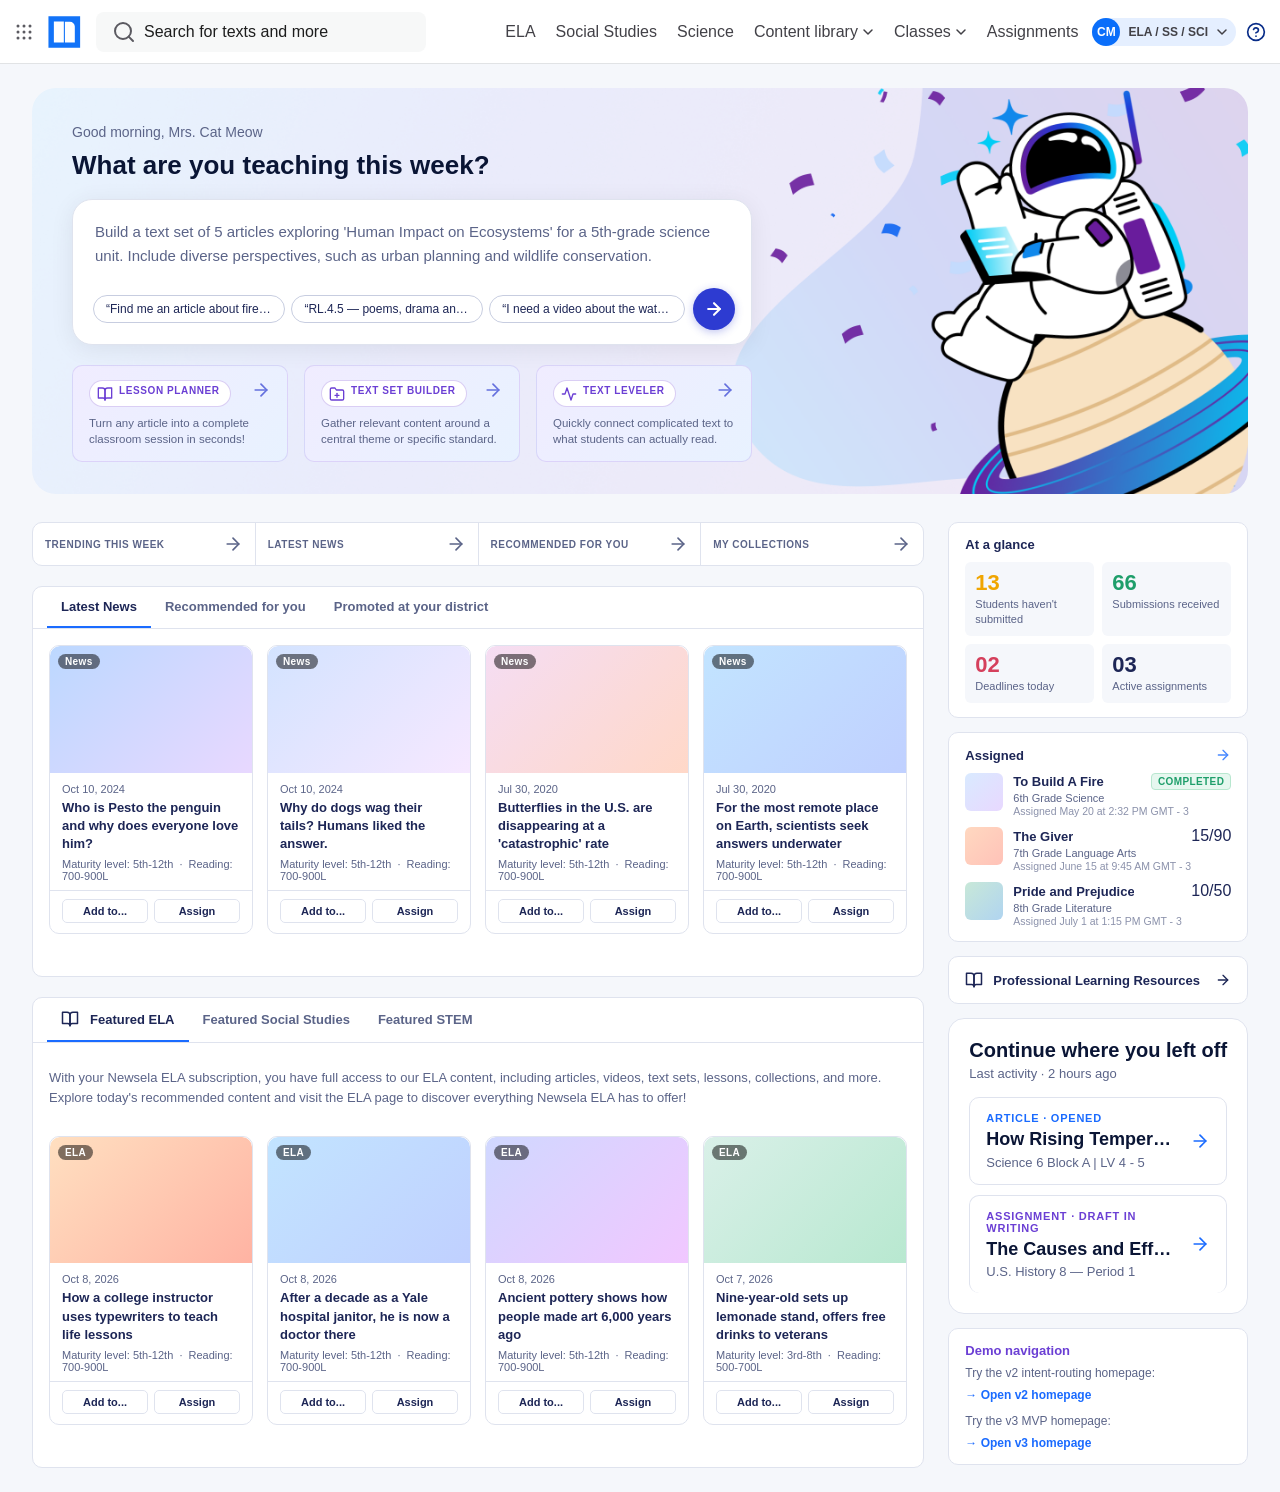
==== index.html @ 781d50d1 "Initial commit: Luna POC Beta prototype Full prototype for the Luna AI assistant experience — homepa" ====
<!doctype html>
<html lang="en">
<head>
  <meta charset="utf-8">
  <meta name="viewport" content="width=device-width, initial-scale=1">
  <title>Newsela · Home</title>
  <link rel="stylesheet" href="assets/angelou/colors.css">
  <link rel="stylesheet" href="assets/angelou/typography.css">
  <link rel="stylesheet" href="assets/angelou/grid.css">
  <link rel="stylesheet" href="assets/styles.css">
</head>
<body>

<nav class="topnav">
  <div class="nav-left">
    <button class="topnav-waffle" aria-label="Menu">
      <svg width="18" height="18" viewBox="0 0 18 18" fill="none" xmlns="http://www.w3.org/2000/svg">
        <circle cx="3" cy="3" r="1.5" fill="currentColor"/>
        <circle cx="9" cy="3" r="1.5" fill="currentColor"/>
        <circle cx="15" cy="3" r="1.5" fill="currentColor"/>
        <circle cx="3" cy="9" r="1.5" fill="currentColor"/>
        <circle cx="9" cy="9" r="1.5" fill="currentColor"/>
        <circle cx="15" cy="9" r="1.5" fill="currentColor"/>
        <circle cx="3" cy="15" r="1.5" fill="currentColor"/>
        <circle cx="9" cy="15" r="1.5" fill="currentColor"/>
        <circle cx="15" cy="15" r="1.5" fill="currentColor"/>
      </svg>
    </button>
    <a href="index.html" class="brand"><img src="assets/img/newsela-logo.svg" alt="Newsela" /></a>
  </div>
  <div class="topnav-search">
    <svg width="24" height="24" viewBox="0 0 24 24" fill="none" stroke="currentColor" stroke-width="2" stroke-linecap="round" stroke-linejoin="round"><circle cx="11" cy="11" r="8"/><line x1="21" y1="21" x2="16.65" y2="16.65"/></svg>
    <span>Search for texts and more</span>
  </div>
  <div class="nav-links">
    <a class="nav-link">ELA</a>
    <a class="nav-link">Social Studies</a>
    <a class="nav-link">Science</a>
    <a class="nav-link nav-link--caret">Content library <svg width="12" height="12" viewBox="0 0 12 12" fill="none"><path d="M2 4l4 4 4-4" stroke="currentColor" stroke-width="1.5" stroke-linecap="round" stroke-linejoin="round"/></svg></a>
    <a class="nav-link nav-link--caret">Classes <svg width="12" height="12" viewBox="0 0 12 12" fill="none"><path d="M2 4l4 4 4-4" stroke="currentColor" stroke-width="1.5" stroke-linecap="round" stroke-linejoin="round"/></svg></a>
    <a class="nav-link">Assignments</a>
  </div>
  <div class="nav-right">
    <div class="topnav-profile">
      <div class="topnav-avatar">CM</div>
      <span class="topnav-subjects">ELA / SS / SCI</span>
      <svg class="topnav-profile-chevron" viewBox="0 0 12 12" fill="none"><path d="M2 4l4 4 4-4" stroke="currentColor" stroke-width="1.5" stroke-linecap="round" stroke-linejoin="round"/></svg>
    </div>
    <button class="topnav-help" aria-label="Help">
      <svg width="20" height="20" viewBox="0 0 24 24" fill="none" stroke="currentColor" stroke-width="2" stroke-linecap="round" stroke-linejoin="round"><circle cx="12" cy="12" r="10"/><path d="M9.09 9a3 3 0 0 1 5.83 1c0 2-3 3-3 3"/><line x1="12" y1="17" x2="12.01" y2="17"/></svg>
    </button>
  </div>
</nav>

<div class="page-wrapper">

  <!-- ── Hero card ── -->
  <div class="hero-card">
    <div class="hero-deco">
      <img src="assets/img/astronaut.png" alt="" class="astronaut" />
    </div>
    <div class="hero-body">
      <div class="greeting">Good morning, Mrs. Cat Meow</div>
      <div class="hero-input-col">
        <h1>What are you teaching this week?</h1>
        <div class="luna-input">
          <textarea id="hero-input" placeholder="Build a text set of 5 articles exploring 'Human Impact on Ecosystems' for a 5th-grade science unit. Include diverse perspectives, such as urban planning and wildlife conservation."></textarea>
          <div class="input-footer">
            <div class="suggestion-chips">
              <button class="chip" data-chip-prompt="Find me an article about firefighters for my 2nd grade community helpers unit">&ldquo;Find me an article about firefighters...&rdquo;</button>
              <button class="chip" data-chip-prompt="RL.4.5 resources on poems, drama and prose for 4th grade ELA">&ldquo;RL.4.5 — poems, drama and prose...&rdquo;</button>
              <button class="chip" data-chip-prompt="I need a video about the water cycle for 3rd grade science">&ldquo;I need a video about the water cycle...&rdquo;</button>
            </div>
            <button class="luna-submit" id="hero-submit" aria-label="Send">
              <svg width="20" height="20" viewBox="0 0 24 24" fill="none" stroke="currentColor" stroke-width="2.5" stroke-linecap="round" stroke-linejoin="round"><line x1="5" y1="12" x2="19" y2="12"/><polyline points="12 5 19 12 12 19"/></svg>
            </button>
          </div>
        </div>
      </div>
    </div>

    <div class="capability-cards">
      <button class="capability-card" data-capability="lesson-planner">
        <div class="cap-top">
          <div class="cap-badge">
            <svg class="cap-icon" width="16" height="16" viewBox="0 0 24 24" fill="none" stroke="currentColor" stroke-width="2" stroke-linecap="round" stroke-linejoin="round"><path d="M2 3h6a4 4 0 0 1 4 4v14a3 3 0 0 0-3-3H2z"/><path d="M22 3h-6a4 4 0 0 0-4 4v14a3 3 0 0 1 3-3h7z"/></svg>
            <span class="cap-label">LESSON PLANNER</span>
          </div>
          <svg class="cap-arrow" width="20" height="20" viewBox="0 0 24 24" fill="none" stroke="currentColor" stroke-width="2" stroke-linecap="round" stroke-linejoin="round"><line x1="5" y1="12" x2="19" y2="12"/><polyline points="12 5 19 12 12 19"/></svg>
        </div>
        <div class="cap-desc">Turn any article into a complete classroom session in seconds!</div>
      </button>

      <button class="capability-card" data-capability="text-set">
        <div class="cap-top">
          <div class="cap-badge">
            <svg class="cap-icon" width="16" height="16" viewBox="0 0 24 24" fill="none" stroke="currentColor" stroke-width="2" stroke-linecap="round" stroke-linejoin="round"><path d="M22 19a2 2 0 0 1-2 2H4a2 2 0 0 1-2-2V5a2 2 0 0 1 2-2h5l2 3h9a2 2 0 0 1 2 2z"/><line x1="12" y1="11" x2="12" y2="17"/><line x1="9" y1="14" x2="15" y2="14"/></svg>
            <span class="cap-label">TEXT SET BUILDER</span>
          </div>
          <svg class="cap-arrow" width="20" height="20" viewBox="0 0 24 24" fill="none" stroke="currentColor" stroke-width="2" stroke-linecap="round" stroke-linejoin="round"><line x1="5" y1="12" x2="19" y2="12"/><polyline points="12 5 19 12 12 19"/></svg>
        </div>
        <div class="cap-desc">Gather relevant content around a central theme or specific standard.</div>
      </button>

      <button class="capability-card" data-capability="text-leveler">
        <div class="cap-top">
          <div class="cap-badge">
            <svg class="cap-icon" width="16" height="16" viewBox="0 0 24 24" fill="none" stroke="currentColor" stroke-width="2" stroke-linecap="round" stroke-linejoin="round"><polyline points="22 12 18 12 15 21 9 3 6 12 2 12"/></svg>
            <span class="cap-label">TEXT LEVELER</span>
          </div>
          <svg class="cap-arrow" width="20" height="20" viewBox="0 0 24 24" fill="none" stroke="currentColor" stroke-width="2" stroke-linecap="round" stroke-linejoin="round"><line x1="5" y1="12" x2="19" y2="12"/><polyline points="12 5 19 12 12 19"/></svg>
        </div>
        <div class="cap-desc">Quickly connect complicated text to what students can actually read.</div>
      </button>
    </div>
  </div>

  <!-- ── Page split ── -->
  <div class="page-split">

    <!-- Left column -->
    <div class="articles-col">

      <!-- Secondary navigation pills -->
      <div class="secondary-tabs">
        <div class="sec-tab"><span>TRENDING THIS WEEK</span><svg width="20" height="20" viewBox="0 0 24 24" fill="none" stroke="currentColor" stroke-width="2" stroke-linecap="round" stroke-linejoin="round"><line x1="5" y1="12" x2="19" y2="12"/><polyline points="12 5 19 12 12 19"/></svg></div>
        <div class="sec-tab"><span>LATEST NEWS</span><svg width="20" height="20" viewBox="0 0 24 24" fill="none" stroke="currentColor" stroke-width="2" stroke-linecap="round" stroke-linejoin="round"><line x1="5" y1="12" x2="19" y2="12"/><polyline points="12 5 19 12 12 19"/></svg></div>
        <div class="sec-tab"><span>RECOMMENDED FOR YOU</span><svg width="20" height="20" viewBox="0 0 24 24" fill="none" stroke="currentColor" stroke-width="2" stroke-linecap="round" stroke-linejoin="round"><line x1="5" y1="12" x2="19" y2="12"/><polyline points="12 5 19 12 12 19"/></svg></div>
        <div class="sec-tab"><span>MY COLLECTIONS</span><svg width="20" height="20" viewBox="0 0 24 24" fill="none" stroke="currentColor" stroke-width="2" stroke-linecap="round" stroke-linejoin="round"><line x1="5" y1="12" x2="19" y2="12"/><polyline points="12 5 19 12 12 19"/></svg></div>
      </div>

      <!-- Latest News content card -->
      <div class="content-card">
        <div class="c-tabs-row">
          <button class="c-tab active">Latest News</button>
          <button class="c-tab">Recommended for you</button>
          <button class="c-tab">Promoted at your district</button>
        </div>
        <div class="article-grid">
          <div class="article-card">
            <div class="thumb">
              <div class="thumb-img" style="background-image:linear-gradient(135deg,#bcd8ff,#e8d8ff);"></div>
              <span class="category-chip">News</span>
              <button class="bookmark-btn" aria-label="Bookmark">
                <svg width="14" height="14" viewBox="0 0 24 24" fill="none" stroke="currentColor" stroke-width="2" stroke-linecap="round" stroke-linejoin="round"><path d="M19 21l-7-5-7 5V5a2 2 0 0 1 2-2h10a2 2 0 0 1 2 2z"/></svg>
              </button>
            </div>
            <div class="card-body">
              <div class="card-date">Oct 10, 2024</div>
              <h3 class="card-title">Who is Pesto the penguin and why does everyone love him?</h3>
              <div class="card-reading">Maturity level: 5th-12th &nbsp;·&nbsp; Reading: 700-900L</div>
            </div>
            <div class="card-cta">
              <button class="cta-btn">Add to...</button>
              <button class="cta-btn">Assign</button>
            </div>
          </div>

          <div class="article-card">
            <div class="thumb">
              <div class="thumb-img" style="background-image:linear-gradient(135deg,#d3e3ff,#f6e8ff);"></div>
              <span class="category-chip">News</span>
              <button class="bookmark-btn" aria-label="Bookmark">
                <svg width="14" height="14" viewBox="0 0 24 24" fill="none" stroke="currentColor" stroke-width="2" stroke-linecap="round" stroke-linejoin="round"><path d="M19 21l-7-5-7 5V5a2 2 0 0 1 2-2h10a2 2 0 0 1 2 2z"/></svg>
              </button>
            </div>
            <div class="card-body">
              <div class="card-date">Oct 10, 2024</div>
              <h3 class="card-title">Why do dogs wag their tails? Humans liked the answer.</h3>
              <div class="card-reading">Maturity level: 5th-12th &nbsp;·&nbsp; Reading: 700-900L</div>
            </div>
            <div class="card-cta">
              <button class="cta-btn">Add to...</button>
              <button class="cta-btn">Assign</button>
            </div>
          </div>

          <div class="article-card">
            <div class="thumb">
              <div class="thumb-img" style="background-image:linear-gradient(135deg,#f5ddf3,#ffd8c8);"></div>
              <span class="category-chip">News</span>
              <button class="bookmark-btn" aria-label="Bookmark">
                <svg width="14" height="14" viewBox="0 0 24 24" fill="none" stroke="currentColor" stroke-width="2" stroke-linecap="round" stroke-linejoin="round"><path d="M19 21l-7-5-7 5V5a2 2 0 0 1 2-2h10a2 2 0 0 1 2 2z"/></svg>
              </button>
            </div>
            <div class="card-body">
              <div class="card-date">Jul 30, 2020</div>
              <h3 class="card-title">Butterflies in the U.S. are disappearing at a 'catastrophic' rate</h3>
              <div class="card-reading">Maturity level: 5th-12th &nbsp;·&nbsp; Reading: 700-900L</div>
            </div>
            <div class="card-cta">
              <button class="cta-btn">Add to...</button>
              <button class="cta-btn">Assign</button>
            </div>
          </div>

          <div class="article-card">
            <div class="thumb">
              <div class="thumb-img" style="background-image:linear-gradient(135deg,#c2e4ff,#c0d0ff);"></div>
              <span class="category-chip">News</span>
              <button class="bookmark-btn" aria-label="Bookmark">
                <svg width="14" height="14" viewBox="0 0 24 24" fill="none" stroke="currentColor" stroke-width="2" stroke-linecap="round" stroke-linejoin="round"><path d="M19 21l-7-5-7 5V5a2 2 0 0 1 2-2h10a2 2 0 0 1 2 2z"/></svg>
              </button>
            </div>
            <div class="card-body">
              <div class="card-date">Jul 30, 2020</div>
              <h3 class="card-title">For the most remote place on Earth, scientists seek answers underwater</h3>
              <div class="card-reading">Maturity level: 5th-12th &nbsp;·&nbsp; Reading: 700-900L</div>
            </div>
            <div class="card-cta">
              <button class="cta-btn">Add to...</button>
              <button class="cta-btn">Assign</button>
            </div>
          </div>
        </div>
      </div>

      <!-- Featured content card -->
      <div class="content-card">
        <div class="c-tabs-row">
          <button class="c-tab active">
            <svg width="18" height="18" viewBox="0 0 24 24" fill="none" stroke="currentColor" stroke-width="2" stroke-linecap="round" stroke-linejoin="round" style="display:inline;vertical-align:middle;margin-right:6px"><path d="M2 3h6a4 4 0 0 1 4 4v14a3 3 0 0 0-3-3H2z"/><path d="M22 3h-6a4 4 0 0 0-4 4v14a3 3 0 0 1 3-3h7z"/></svg>Featured ELA
          </button>
          <button class="c-tab">Featured Social Studies</button>
          <button class="c-tab">Featured STEM</button>
        </div>
        <p class="featured-desc">With your Newsela ELA subscription, you have full access to our ELA content, including articles, videos, text sets, lessons, collections, and more. Explore today's recommended content and visit the ELA page to discover everything Newsela ELA has to offer!</p>
        <div class="article-grid">
          <div class="article-card">
            <div class="thumb">
              <div class="thumb-img" style="background-image:linear-gradient(135deg,#ffdfc0,#ffb3a3);"></div>
              <span class="category-chip">ELA</span>
              <button class="bookmark-btn" aria-label="Bookmark">
                <svg width="14" height="14" viewBox="0 0 24 24" fill="none" stroke="currentColor" stroke-width="2" stroke-linecap="round" stroke-linejoin="round"><path d="M19 21l-7-5-7 5V5a2 2 0 0 1 2-2h10a2 2 0 0 1 2 2z"/></svg>
              </button>
            </div>
            <div class="card-body">
              <div class="card-date">Oct 8, 2026</div>
              <h3 class="card-title">How a college instructor uses typewriters to teach life lessons</h3>
              <div class="card-reading">Maturity level: 5th-12th &nbsp;·&nbsp; Reading: 700-900L</div>
            </div>
            <div class="card-cta">
              <button class="cta-btn">Add to...</button>
              <button class="cta-btn">Assign</button>
            </div>
          </div>

          <div class="article-card">
            <div class="thumb">
              <div class="thumb-img" style="background-image:linear-gradient(135deg,#c2e4ff,#c0d0ff);"></div>
              <span class="category-chip">ELA</span>
              <button class="bookmark-btn" aria-label="Bookmark">
                <svg width="14" height="14" viewBox="0 0 24 24" fill="none" stroke="currentColor" stroke-width="2" stroke-linecap="round" stroke-linejoin="round"><path d="M19 21l-7-5-7 5V5a2 2 0 0 1 2-2h10a2 2 0 0 1 2 2z"/></svg>
              </button>
            </div>
            <div class="card-body">
              <div class="card-date">Oct 8, 2026</div>
              <h3 class="card-title">After a decade as a Yale hospital janitor, he is now a doctor there</h3>
              <div class="card-reading">Maturity level: 5th-12th &nbsp;·&nbsp; Reading: 700-900L</div>
            </div>
            <div class="card-cta">
              <button class="cta-btn">Add to...</button>
              <button class="cta-btn">Assign</button>
            </div>
          </div>

          <div class="article-card">
            <div class="thumb">
              <div class="thumb-img" style="background-image:linear-gradient(135deg,#d0d8ff,#f1c7ff);"></div>
              <span class="category-chip">ELA</span>
              <button class="bookmark-btn" aria-label="Bookmark">
                <svg width="14" height="14" viewBox="0 0 24 24" fill="none" stroke="currentColor" stroke-width="2" stroke-linecap="round" stroke-linejoin="round"><path d="M19 21l-7-5-7 5V5a2 2 0 0 1 2-2h10a2 2 0 0 1 2 2z"/></svg>
              </button>
            </div>
            <div class="card-body">
              <div class="card-date">Oct 8, 2026</div>
              <h3 class="card-title">Ancient pottery shows how people made art 6,000 years ago</h3>
              <div class="card-reading">Maturity level: 5th-12th &nbsp;·&nbsp; Reading: 700-900L</div>
            </div>
            <div class="card-cta">
              <button class="cta-btn">Add to...</button>
              <button class="cta-btn">Assign</button>
            </div>
          </div>

          <div class="article-card">
            <div class="thumb">
              <div class="thumb-img" style="background-image:linear-gradient(135deg,#d9f0e8,#b8e8d0);"></div>
              <span class="category-chip">ELA</span>
              <button class="bookmark-btn" aria-label="Bookmark">
                <svg width="14" height="14" viewBox="0 0 24 24" fill="none" stroke="currentColor" stroke-width="2" stroke-linecap="round" stroke-linejoin="round"><path d="M19 21l-7-5-7 5V5a2 2 0 0 1 2-2h10a2 2 0 0 1 2 2z"/></svg>
              </button>
            </div>
            <div class="card-body">
              <div class="card-date">Oct 7, 2026</div>
              <h3 class="card-title">Nine-year-old sets up lemonade stand, offers free drinks to veterans</h3>
              <div class="card-reading">Maturity level: 3rd-8th &nbsp;·&nbsp; Reading: 500-700L</div>
            </div>
            <div class="card-cta">
              <button class="cta-btn">Add to...</button>
              <button class="cta-btn">Assign</button>
            </div>
          </div>
        </div>
      </div>

    </div><!-- /articles-col -->

    <!-- Right sidebar -->
    <aside class="sidebar">

      <!-- At a glance -->
      <div class="sidebar-card">
        <div class="sc-header">
          <h3 class="sc-title">At a glance</h3>
        </div>
        <div class="stats-grid">
          <div class="stat-box">
            <span class="stat-num warn">13</span>
            <span class="stat-label">Students haven't submitted</span>
          </div>
          <div class="stat-box">
            <span class="stat-num ok">66</span>
            <span class="stat-label">Submissions received</span>
          </div>
          <div class="stat-box">
            <span class="stat-num danger">02</span>
            <span class="stat-label">Deadlines today</span>
          </div>
          <div class="stat-box">
            <span class="stat-num">03</span>
            <span class="stat-label">Active assignments</span>
          </div>
        </div>
      </div>

      <!-- Assigned -->
      <div class="sidebar-card">
        <div class="sc-header">
          <h3 class="sc-title">Assigned</h3>
          <a class="sc-more" href="#">
            <svg width="16" height="16" viewBox="0 0 24 24" fill="none" stroke="currentColor" stroke-width="2" stroke-linecap="round" stroke-linejoin="round"><line x1="5" y1="12" x2="19" y2="12"/><polyline points="12 5 19 12 12 19"/></svg>
          </a>
        </div>
        <div class="assigned-list">
          <div class="assigned-item">
            <div class="ai-thumb" style="background:linear-gradient(135deg,#d9eaff,#e8d8ff);"></div>
            <div class="ai-body">
              <div class="ai-title-row">
                <span class="ai-title">To Build A Fire</span>
                <span class="completed-chip">COMPLETED</span>
              </div>
              <div class="ai-meta">6th Grade Science</div>
              <div class="ai-date">Assigned May 20 at 2:32 PM GMT - 3</div>
            </div>
          </div>
          <div class="assigned-item">
            <div class="ai-thumb" style="background:linear-gradient(135deg,#ffd8c0,#ffc2b8);"></div>
            <div class="ai-body">
              <div class="ai-title-row">
                <span class="ai-title">The Giver</span>
                <span class="grade-chip">15/90</span>
              </div>
              <div class="ai-meta">7th Grade Language Arts</div>
              <div class="ai-date">Assigned June 15 at 9:45 AM GMT - 3</div>
            </div>
          </div>
          <div class="assigned-item">
            <div class="ai-thumb" style="background:linear-gradient(135deg,#c8e8d8,#b0d4f0);"></div>
            <div class="ai-body">
              <div class="ai-title-row">
                <span class="ai-title">Pride and Prejudice</span>
                <span class="grade-chip">10/50</span>
              </div>
              <div class="ai-meta">8th Grade Literature</div>
              <div class="ai-date">Assigned July 1 at 1:15 PM GMT - 3</div>
            </div>
          </div>
        </div>
      </div>

      <!-- Professional Learning Resources -->
      <a class="sidebar-card plr-link" href="#">
        <svg width="18" height="18" viewBox="0 0 24 24" fill="none" stroke="currentColor" stroke-width="2" stroke-linecap="round" stroke-linejoin="round"><path d="M2 3h6a4 4 0 0 1 4 4v14a3 3 0 0 0-3-3H2z"/><path d="M22 3h-6a4 4 0 0 0-4 4v14a3 3 0 0 1 3-3h7z"/></svg>
        <span>Professional Learning Resources</span>
        <svg class="plr-arrow" width="16" height="16" viewBox="0 0 24 24" fill="none" stroke="currentColor" stroke-width="2" stroke-linecap="round" stroke-linejoin="round"><line x1="5" y1="12" x2="19" y2="12"/><polyline points="12 5 19 12 12 19"/></svg>
      </a>

      <!-- Continue where you left off -->
      <div class="sidebar-card continue-card">
        <h3 class="sc-title">Continue where you left off</h3>
        <div class="last-activity">Last activity · 2 hours ago</div>
        <div class="continue-list">
          <a class="continue-item article-item" href="#">
            <div class="ci-content">
              <div class="ci-eyebrow">ARTICLE · OPENED</div>
              <div class="ci-title">How Rising Temperatures are Affecting Crop Yields</div>
              <div class="ci-meta">Science 6 Block A | LV 4 - 5</div>
            </div>
            <svg class="ci-arrow" width="20" height="20" viewBox="0 0 24 24" fill="none" stroke="currentColor" stroke-width="2" stroke-linecap="round" stroke-linejoin="round"><line x1="5" y1="12" x2="19" y2="12"/><polyline points="12 5 19 12 12 19"/></svg>
          </a>
          <a class="continue-item assignment-item" href="#">
            <div class="ci-content">
              <div class="ci-eyebrow">ASSIGNMENT · DRAFT IN WRITING</div>
              <div class="ci-title">The Causes and Effects of Climate Change</div>
              <div class="ci-meta">U.S. History 8 — Period 1</div>
            </div>
            <svg class="ci-arrow" width="20" height="20" viewBox="0 0 24 24" fill="none" stroke="currentColor" stroke-width="2" stroke-linecap="round" stroke-linejoin="round"><line x1="5" y1="12" x2="19" y2="12"/><polyline points="12 5 19 12 12 19"/></svg>
          </a>
        </div>
      </div>

      <div class="sidebar-card" style="font-size:12px; color:var(--nw-text-muted);">
        <h3 style="color:var(--nw-purple); margin:0 0 8px; font-size:13px;">Demo navigation</h3>
        <p style="margin:0 0 8px;">Try the v2 intent-routing homepage:</p>
        <a href="v2.html" style="color:var(--nw-blue); font-weight:600;">→ Open v2 homepage</a>
        <p style="margin:12px 0 8px;">Try the v3 MVP homepage:</p>
        <a href="v3.html" style="color:var(--nw-blue); font-weight:600;">→ Open v3 homepage</a>
      </div>

    </aside>
  </div><!-- /page-split -->

</div><!-- /page-wrapper -->

<script src="assets/app.js"></script>
<script>initHomepageV4();</script>
</body>
</html>
---- assets/styles.css ----
/* ============================================================
   Newsela Luna POC — shared styles
   Clickable wireframe fidelity; Newsela-inspired palette
   ============================================================ */

:root {
  /* Core palette — Newsela-inspired */
  --nw-blue: #1a6bff;
  --nw-blue-600: #0f54d6;
  --nw-blue-700: #0b42a8;
  --nw-indigo: #2d3bd1;
  --nw-purple: #6b3fd4;
  --nw-purple-600: #5a2db8;
  --nw-lavender: #e8e6ff;
  --nw-lavender-2: #f2f0ff;
  --nw-lavender-3: #faf9ff;
  --nw-sky: #e1efff;
  --nw-ink: #0a1535;
  --nw-text: #1d2656;
  --nw-text-muted: #5b6488;
  --nw-border: #dfe3ee;
  --nw-border-strong: #c7cde0;
  --nw-bg: #f5f7fb;
  --nw-surface: #ffffff;
  --nw-green: #1e9e6a;
  --nw-red: #d5405c;
  --nw-yellow: #f0a500;

  --nw-gradient: linear-gradient(135deg, #f2f0ff 0%, #e1efff 50%, #f8f3ff 100%);
  --nw-gradient-hero: linear-gradient(135deg, #eae6ff 0%, #d9eaff 50%, #e8d8ff 100%);

  --radius-sm: 6px;
  --radius-md: 10px;
  --radius-lg: 16px;
  --radius-xl: 24px;

  --shadow-sm: 0 1px 2px rgba(13, 21, 53, 0.06);
  --shadow-md: 0 4px 12px rgba(13, 21, 53, 0.08);
  --shadow-lg: 0 10px 30px rgba(13, 21, 53, 0.12);

  --font-sans: -apple-system, BlinkMacSystemFont, "Segoe UI", Roboto, "Helvetica Neue", Arial, sans-serif;

  /* Angelou DS 2.0 — Luna AI tokens (source: angelou-ds-reference.html) */
  --ai-gradient: linear-gradient(102deg, #00CDF6 0%, #1088EB 25%, #1F3CD7 50%, #691C9C 100%);
  --ai-gradient-btn: linear-gradient(-60.86deg, #691C9C 4.6%, #1F3CD7 66.6%, #1088EB 100%);
  --ai-gradient-tag: linear-gradient(-38.73deg, #691C9C 4.6%, #1F3CD7 66.6%, #1088EB 100%);
  --ai-bubble-bg: linear-gradient(90deg, rgba(255,255,255,0.9), rgba(255,255,255,0.9)), linear-gradient(139.33deg, #00CDF6 0%, #1088EB 25%, #1F3CD7 50%, #691C9C 100%);
  --ai-purple: #691C9C;
  --ai-purple-500: #8B1EA4;
  --human-bubble-bg: #CCE1FF;
  --human-bubble-border: #3688FD;

  /* Angelou DS 2.0 — type scale tokens */
  --font-size-12: 12px;
  --font-size-14: 14px;
  --font-weight-bold: 700;
  --line-height-snug: 1.3;
  --line-height-normal: 1.5;

  /* Angelou DS 2.0 — blue scale */
  --ui-core-700: #082C88;
  --ui-core-50: #E5EFFF;
  --nw-border-subtle: rgba(223, 227, 238, 0.55);
}

* { box-sizing: border-box; }
html, body {
  margin: 0; padding: 0;
  font-family: var(--font-sans);
  color: var(--nw-text);
  background: var(--nw-bg);
  -webkit-font-smoothing: antialiased;
}
/* Luna page: lock to viewport height so only chat-stream scrolls */
html:has(body.luna-page) {
  background: linear-gradient(-76.84deg, #f0e8f5 4.6%, #e9ebfb 66.6%, #e7f3fd 100%) fixed;
  height: 100%;
  overflow: hidden;
}
body.luna-page {
  background: transparent;
  height: 100%;
  overflow: hidden;
}
a { color: inherit; text-decoration: none; }
button { font-family: inherit; cursor: pointer; }
img { max-width: 100%; display: block; }

/* ---------- Top navigation (shared) ---------- */
/* Legacy topnav rules — overridden by "Topnav — Figma spec" block below */
.topnav .brand::before { content: none; }
.topnav .nav-links {
  display: flex; gap: 8px; margin-left: auto;
  align-items: center;
}
.topnav .nav-links a { color: #424147; font-size: 16px; font-weight: 400; }

/* ---------- Shared page frame ---------- */
.page { min-height: 100vh; }
.container { max-width: 1400px; margin: 0 auto; padding: 0 24px; }

/* ============================================================
   HOMEPAGE
   ============================================================ */

.hero {
  background: var(--nw-gradient-hero);
  padding: 36px 24px 64px;
  position: relative;
  overflow: hidden;
}
.hero-inner {
  max-width: 1400px; margin: 0 auto;
  position: relative; z-index: 2;
}
.hero .greeting {
  color: var(--nw-text);
  font-size: 14px;
  margin-bottom: 8px;
  opacity: 0.8;
}
.hero h1 {
  font-size: 34px; font-weight: 700;
  margin: 0 0 24px 0;
  color: var(--nw-ink);
  max-width: 760px;
  line-height: 1.15;
}
.hero .luna-input {
  max-width: 760px;
  background: rgba(255,255,255,0.8);
  backdrop-filter: blur(8px);
  border: 1.5px solid rgba(255,255,255,0.9);
  border-radius: var(--radius-lg);
  padding: 16px 18px;
  box-shadow: var(--shadow-md);
  display: flex; gap: 12px; align-items: flex-end;
}
.hero .luna-input textarea {
  flex: 1;
  border: none; outline: none;
  background: transparent;
  resize: none;
  font-family: inherit;
  font-size: 15px;
  color: var(--nw-text);
  min-height: 56px;
  line-height: 1.45;
}
.hero .luna-input textarea::placeholder {
  color: var(--nw-text-muted);
}
.hero .luna-submit {
  width: 42px; height: 42px;
  background: var(--nw-blue);
  color: white;
  border: none;
  border-radius: 50%;
  font-size: 18px;
  display: flex; align-items: center; justify-content: center;
  transition: transform 0.15s, background 0.15s;
  flex-shrink: 0;
}
.hero .luna-submit:hover {
  background: var(--nw-blue-600);
  transform: scale(1.05);
}

.suggestion-chips {
  display: flex; flex-wrap: wrap; gap: 10px;
  margin-top: 18px;
  max-width: 760px;
}
.suggestion-chips .chip {
  background: rgba(255,255,255,0.9);
  border: 1px solid var(--nw-border);
  border-radius: 999px;
  padding: 8px 14px;
  font-size: 13px;
  color: var(--nw-text);
  transition: all 0.15s;
}
.suggestion-chips .chip:hover {
  background: white;
  border-color: var(--nw-purple);
  color: var(--nw-purple);
}

.capability-cards {
  display: grid;
  grid-template-columns: repeat(3, 1fr);
  gap: 16px;
  max-width: 760px;
  margin-top: 22px;
}
.capability-card {
  background: white;
  border: 1px solid var(--nw-border);
  border-radius: var(--radius-md);
  padding: 14px 16px;
  text-align: left;
  transition: all 0.2s;
  cursor: pointer;
  display: block;
}
.capability-card:hover {
  box-shadow: var(--shadow-md);
  transform: translateY(-2px);
  border-color: var(--nw-purple);
}
.capability-card .cap-label {
  font-size: 11px;
  font-weight: 700;
  color: var(--nw-purple);
  letter-spacing: 0.06em;
  text-transform: uppercase;
  margin-bottom: 6px;
  display: flex; align-items: center; gap: 6px;
}
.capability-card .cap-label::before {
  content: "";
  width: 14px; height: 14px; border-radius: 3px;
  background: var(--nw-purple);
  display: inline-block;
}
.capability-card .cap-desc {
  font-size: 13px;
  color: var(--nw-text);
  line-height: 1.4;
}

.astronaut {
  position: absolute;
  right: 24px; top: 10px;
  width: 380px;
  pointer-events: none;
  z-index: 1;
}

.at-a-glance {
  position: absolute;
  right: 40px; bottom: 30px;
  background: white;
  border-radius: var(--radius-md);
  padding: 14px 18px;
  box-shadow: var(--shadow-md);
  display: grid;
  grid-template-columns: repeat(2, 1fr);
  gap: 12px 22px;
  min-width: 240px;
  z-index: 3;
}
.at-a-glance h3 {
  grid-column: 1 / -1;
  margin: 0 0 4px;
  font-size: 12px;
  font-weight: 700;
  color: var(--nw-text);
  letter-spacing: 0.04em;
}
.at-a-glance .stat .num {
  font-size: 22px; font-weight: 700;
  color: var(--nw-ink);
  line-height: 1;
}
.at-a-glance .stat .label {
  font-size: 11px;
  color: var(--nw-text-muted);
  margin-top: 2px;
  line-height: 1.2;
}
.at-a-glance .stat .num.warn { color: var(--nw-red); }
.at-a-glance .stat .num.ok { color: var(--nw-green); }

/* Content tabs section */
.content-tabs {
  max-width: 1400px; margin: -28px auto 0;
  background: white;
  border-radius: var(--radius-lg);
  padding: 8px 18px 0;
  box-shadow: var(--shadow-sm);
  position: relative; z-index: 4;
}
.content-tabs .tabs-row {
  display: flex; gap: 4px;
  border-bottom: 1px solid var(--nw-border);
}
.content-tabs .tab {
  padding: 14px 18px;
  font-size: 13px;
  font-weight: 600;
  color: var(--nw-text-muted);
  border-bottom: 2px solid transparent;
  cursor: pointer;
  transition: all 0.15s;
  background: none; border-top: none; border-left: none; border-right: none;
}
.content-tabs .tab.active {
  color: var(--nw-ink);
  border-bottom-color: var(--nw-blue);
}

.main-grid {
  display: grid;
  grid-template-columns: 1fr 320px;
  gap: 24px;
  max-width: 1400px;
  margin: 24px auto;
  padding: 0 24px;
}

.section-header {
  display: flex; justify-content: space-between; align-items: center;
  margin-bottom: 14px;
}
.section-header h2 {
  font-size: 18px; font-weight: 700; margin: 0;
}
.section-header .viewall { font-size: 13px; color: var(--nw-blue); font-weight: 600; }

.sub-tabs {
  display: flex; gap: 18px;
  margin-bottom: 14px;
  font-size: 13px;
}
.sub-tabs .sub-tab {
  padding: 6px 0;
  color: var(--nw-text-muted);
  cursor: pointer;
  border-bottom: 2px solid transparent;
  font-weight: 500;
}
.sub-tabs .sub-tab.active {
  color: var(--nw-ink);
  border-bottom-color: var(--nw-blue);
  font-weight: 600;
}

.article-grid {
  display: grid;
  grid-template-columns: repeat(3, 1fr);
  gap: 16px;
  margin-bottom: 26px;
}
.article-card {
  background: white;
  border: 1px solid var(--nw-border);
  border-radius: var(--radius-md);
  overflow: hidden;
  display: flex; flex-direction: column;
  transition: all 0.15s;
}
.article-card:hover {
  box-shadow: var(--shadow-md);
  transform: translateY(-1px);
}
.article-card .thumb {
  aspect-ratio: 16 / 10;
  background: linear-gradient(135deg, #ddd, #bbb);
  background-size: cover; background-position: center;
  position: relative;
}
.article-card .thumb .play {
  position: absolute; inset: 0;
  display: flex; align-items: center; justify-content: center;
  color: white; font-size: 34px;
  text-shadow: 0 2px 8px rgba(0,0,0,0.4);
}
.article-card .meta {
  padding: 10px 12px 4px;
  font-size: 11px;
  color: var(--nw-text-muted);
}
.article-card .title {
  padding: 0 12px;
  font-size: 14px;
  font-weight: 600;
  line-height: 1.35;
  color: var(--nw-text);
  margin-bottom: 10px;
  display: -webkit-box;
  -webkit-line-clamp: 2;
  -webkit-box-orient: vertical;
  overflow: hidden;
}
.article-card .footer {
  padding: 10px 12px;
  border-top: 1px solid var(--nw-border);
  display: flex; justify-content: space-between;
  font-size: 12px;
  color: var(--nw-text-muted);
}
.article-card .footer .add-btn {
  background: var(--nw-lavender);
  color: var(--nw-purple);
  border: none;
  padding: 4px 10px;
  border-radius: 4px;
  font-size: 11px;
  font-weight: 600;
}

/* Right sidebar */
.side {
  display: flex; flex-direction: column; gap: 20px;
}
.side-card {
  background: white;
  border: 1px solid var(--nw-border);
  border-radius: var(--radius-md);
  padding: 16px;
}
.side-card h3 {
  font-size: 13px; font-weight: 700; letter-spacing: 0.02em;
  margin: 0 0 12px;
  display: flex; justify-content: space-between;
}
.side-card h3 a { font-size: 12px; color: var(--nw-blue); font-weight: 600; }
.assignment-item {
  display: grid;
  grid-template-columns: 48px 1fr;
  gap: 10px;
  padding: 10px 0;
  border-bottom: 1px solid var(--nw-border);
  font-size: 12px;
}
.assignment-item:last-child { border-bottom: none; }
.assignment-item .thumb {
  width: 48px; height: 48px;
  border-radius: 6px;
  background: linear-gradient(135deg, #d9eaff, #e8d8ff);
}
.assignment-item .title {
  font-weight: 600; color: var(--nw-text);
  margin-bottom: 2px;
  display: -webkit-box;
  -webkit-line-clamp: 2;
  -webkit-box-orient: vertical;
  overflow: hidden;
}
.assignment-item .sub { color: var(--nw-text-muted); }
.assignment-item .grade-chip {
  display: inline-block;
  background: var(--nw-lavender);
  color: var(--nw-purple);
  padding: 2px 6px;
  border-radius: 4px;
  font-size: 10px;
  font-weight: 700;
  margin-top: 2px;
}

.writing-promo {
  background: var(--nw-gradient);
  border-radius: var(--radius-md);
  padding: 16px;
  position: relative;
  overflow: hidden;
}
.writing-promo .label {
  font-weight: 700; color: var(--nw-purple);
  font-size: 13px; letter-spacing: 0.04em;
  margin-bottom: 10px;
}
.writing-promo .cta {
  background: var(--nw-ink); color: white;
  padding: 7px 14px;
  border-radius: 999px;
  font-size: 12px; font-weight: 600;
  border: none;
}

.quicklinks .ql-item {
  display: flex; align-items: center; gap: 10px;
  padding: 9px 0;
  font-size: 13px;
  color: var(--nw-text);
  border-bottom: 1px solid var(--nw-border);
}
.quicklinks .ql-item:last-child { border-bottom: none; }
.quicklinks .ql-item .icon {
  width: 22px; height: 22px;
  background: var(--nw-lavender-2);
  color: var(--nw-purple);
  border-radius: 5px;
  display: flex; align-items: center; justify-content: center;
  font-size: 11px;
}

/* ============================================================
   LUNA CHAT PAGE
   ============================================================ */

.luna-shell {
  display: grid;
  grid-template-columns: 1fr 0fr;
  height: calc(100vh - 64px);
  margin-top: 64px;
  overflow: hidden;
  transition: grid-template-columns 0.4s ease;
  background: transparent;
}
.luna-shell.with-artifact {
  grid-template-columns: 1fr 560px;
}

.chat-header .back-home {
  display: inline-flex; align-items: center; justify-content: center;
  width: 28px; height: 28px;
  border-radius: 6px;
  color: var(--nw-text-muted);
  margin-right: 8px;
  font-size: 16px;
  transition: all 0.15s;
}
.chat-header .back-home:hover {
  background: var(--nw-lavender-2);
  color: var(--nw-purple);
}
.chat-header .title { display: flex; align-items: center; }
.chat-sidebar {
  background: #f8f9fd;
  border-right: 1px solid var(--nw-border);
  padding: 16px 12px;
  overflow-y: auto;
  display: flex; flex-direction: column;
}
.chat-sidebar .new-chat {
  display: flex; align-items: center; gap: 8px;
  padding: 10px 12px;
  background: white;
  border: 1px solid var(--nw-border);
  border-radius: 8px;
  font-size: 13px; font-weight: 600;
  margin-bottom: 14px;
  cursor: pointer;
  color: var(--nw-text);
}
.chat-sidebar .new-chat:hover { border-color: var(--nw-purple); color: var(--nw-purple); }
.chat-sidebar .section-label {
  font-size: 10px; font-weight: 700; letter-spacing: 0.1em;
  color: var(--nw-text-muted);
  padding: 12px 10px 6px;
  text-transform: uppercase;
}
.chat-sidebar .chat-item {
  display: block;
  padding: 9px 12px;
  font-size: 13px;
  color: var(--nw-text);
  border-radius: 6px;
  cursor: pointer;
  overflow: hidden; text-overflow: ellipsis; white-space: nowrap;
}
.chat-sidebar .chat-item:hover { background: rgba(107, 63, 212, 0.08); }
.chat-sidebar .chat-item.active {
  background: var(--nw-lavender);
  color: var(--nw-purple);
  font-weight: 600;
}
.chat-sidebar .home-link {
  margin-top: auto;
  padding: 10px 12px;
  font-size: 12px;
  color: var(--nw-text-muted);
  border-top: 1px solid var(--nw-border);
  text-align: center;
}
.chat-sidebar .home-link a { color: var(--nw-blue); }

.chat-main {
  display: flex; flex-direction: column;
  min-width: 0;
  min-height: 0;
  overflow: hidden;
  background: transparent;
  position: relative;
}
.chat-header {
  display: flex; align-items: center; justify-content: space-between;
  padding: 14px 22px;
  border-bottom: 1px solid var(--nw-border);
  position: sticky;
  top: 0;
  z-index: 20;
  background: rgba(237, 235, 251, 0.88);
  backdrop-filter: blur(10px);
  -webkit-backdrop-filter: blur(10px);
}
.chat-header .title {
  font-size: 15px; font-weight: 600;
}
.chat-header .title .luna-chip {
  display: inline-flex; align-items: center; gap: 4px;
  background: var(--ai-gradient-tag);
  color: white; padding: 2px 8px; border-radius: 4px;
  font-size: 11px; font-weight: 700; margin-right: 8px;
  letter-spacing: 0.04em;
}
.luna-beta-badge {
  display: inline-flex; align-items: center;
  background: var(--ai-gradient-tag);
  color: white; padding: 2px 8px; border-radius: 4px;
  font-size: 10px; font-weight: 700; margin-left: 8px;
  letter-spacing: 0.06em;
}
.chat-header .actions { display: flex; gap: 8px; }
.chat-header .actions button {
  background: white;
  border: 1px solid var(--nw-border);
  padding: 6px 12px; border-radius: 6px;
  font-size: 12px; color: var(--nw-text);
}

.open-panel-btn {
  display: inline-flex; align-items: center; gap: 7px;
  padding: 7px 14px;
  background: white;
  border: 1.5px solid var(--ai-purple);
  border-radius: 8px;
  color: var(--ai-purple);
  font-size: 13px; font-weight: 600;
  cursor: pointer;
  transition: background 0.15s, color 0.15s;
}
.open-panel-btn:hover {
  background: var(--nw-lavender-2);
}

.panel-empty-state {
  display: flex; flex-direction: column; align-items: center; justify-content: center;
  text-align: center;
  height: 100%;
  padding: 40px 32px;
  gap: 12px;
  color: var(--nw-text-muted);
}
.panel-empty-icon {
  width: 56px; height: 56px;
  background: var(--nw-lavender);
  border-radius: 50%;
  display: flex; align-items: center; justify-content: center;
  color: var(--ai-purple);
  margin-bottom: 4px;
}
.panel-empty-title {
  margin: 0;
  font-size: 15px; font-weight: 600;
  color: var(--nw-text);
}
.panel-empty-sub {
  margin: 0;
  font-size: 13px; line-height: 1.55;
  max-width: 260px;
}

.chat-stream {
  flex: 1;
  min-height: 0;
  overflow-y: auto;
  padding: 28px 40px;
  display: flex; flex-direction: column; gap: 18px;
}
.msg {
  max-width: 100%;
  display: flex; gap: 12px;
}
.msg.user {
  flex-direction: row-reverse;
}
.msg .avatar {
  width: 32px; height: 32px;
  border-radius: 50%;
  flex-shrink: 0;
  display: flex; align-items: center; justify-content: center;
  font-weight: 700; font-size: 12px;
}
.msg.user .avatar {
  background: var(--human-bubble-bg);
  color: var(--ui-core-700);
  border: 1px solid var(--human-bubble-border);
}
.msg.luna .avatar {
  background: var(--ai-gradient-btn);
  color: white;
}
.msg .body {
  flex: 1;
  font-size: 14.5px;
  line-height: 1.55;
}
.msg.user .body {
  display: flex; flex-direction: column; align-items: flex-end;
}
.msg .name {
  font-size: 12px; font-weight: 700;
  color: var(--nw-text-muted);
  margin-bottom: 4px;
}
.msg.luna .name { color: var(--ai-purple); }
.msg.user .name { text-align: right; }

/* Chat bubbles — Figma DS spec */
.msg.user .body > div:not(.name) {
  background: var(--human-bubble-bg);
  border: 1px solid var(--human-bubble-border);
  border-radius: 8px 2px 12px 12px;
  padding: 8px 16px;
  font-size: 16px;
  line-height: 1.5;
  color: #1d1d1d;
  max-width: 560px;
}
.msg.luna .body > .text:not(:empty) {
  background:
    linear-gradient(90deg, rgba(255,255,255,0.9), rgba(255,255,255,0.9)),
    linear-gradient(152.56deg, #00cdf6 0%, #1088eb 25%, #1f3cd7 50%, #691c9c 100%);
  border: 1px solid var(--ai-purple);
  border-radius: 2px 8px 12px 12px;
  padding: 8px 8px 8px 16px;
  font-size: 16px;
  line-height: 1.5;
  color: #1d1d1d;
  width: fit-content;
  max-width: 1000px;
}

.thinking-steps {
  border-left: 2px solid rgba(105, 28, 156, 0.22);
  padding: 2px 0 2px 14px;
  margin: 6px 0 10px;
  display: flex; flex-direction: column; gap: 6px;
  max-height: 600px;
  overflow: hidden;
  transition: max-height 0.4s ease, opacity 0.35s ease, margin 0.4s ease;
}
.thinking-steps.collapse {
  max-height: 0;
  opacity: 0;
  margin: 0;
  padding: 0;
  border: none;
}
.thinking-steps .step {
  display: flex; gap: 8px; align-items: center;
  font-size: 13px;
  color: var(--nw-text-muted);
  opacity: 0;
  transform: translateX(-4px);
  transition: opacity 0.4s, transform 0.4s;
}
.thinking-steps .step.show { opacity: 1; transform: translateX(0); }
.thinking-steps .step .dot {
  width: 8px; height: 8px; border-radius: 50%;
  background: var(--ai-purple);
  box-shadow: 0 0 0 4px rgba(105, 28, 156, 0.14);
  flex-shrink: 0;
  animation: pulse 1.2s infinite;
}
.thinking-steps .step.done .dot {
  background: var(--nw-green);
  box-shadow: none;
  animation: none;
}
.thinking-steps .step.done .dot::after {
  content: "✓"; color: white; font-size: 8px;
  display: flex; align-items: center; justify-content: center;
  height: 100%;
}
@keyframes pulse {
  0%, 100% { box-shadow: 0 0 0 4px rgba(105, 28, 156, 0.14); }
  50% { box-shadow: 0 0 0 8px rgba(105, 28, 156, 0.04); }
}

.artifact-link {
  margin-top: 10px;
  display: inline-flex; align-items: center; gap: 8px;
  background: var(--nw-lavender-2);
  border: 1px solid var(--nw-border);
  border-radius: 8px;
  padding: 10px 14px;
  font-size: 13px;
  color: var(--nw-text);
  cursor: pointer;
  transition: all 0.15s;
}
.artifact-link:hover { border-color: var(--ai-purple); background: var(--nw-lavender); }
.artifact-link .art-icon {
  width: 26px; height: 26px; border-radius: 6px;
  background: linear-gradient(135deg, #6b3fd4, #1a6bff);
  color: white;
  display: flex; align-items: center; justify-content: center;
  font-size: 13px;
}
.artifact-link .art-meta { display: flex; flex-direction: column; }
.artifact-link .art-title { font-weight: 600; }
.artifact-link .art-type { font-size: 11px; color: var(--nw-text-muted); }

.chat-input-bar {
  flex-shrink: 0;
  padding: 16px 22px 20px;
  background: linear-gradient(to top, rgba(233, 235, 251, 1) 70%, rgba(233, 235, 251, 0.92) 100%);
  backdrop-filter: blur(10px);
  -webkit-backdrop-filter: blur(10px);
  z-index: 10;
}
.chat-input {
  max-width: 885px; margin: 0 auto;
  display: flex; align-items: flex-end; gap: 10px;
  background: white;
  border: 1px solid #d2bbe1;
  border-radius: 16px;
  padding: 16px 8px 8px 16px;
}
.chat-input:focus-within { border-color: var(--ai-purple); }
.chat-input textarea {
  flex: 1;
  border: none; outline: none;
  background: transparent;
  resize: none;
  font-family: inherit;
  font-size: 18px;
  min-height: 48px; max-height: 140px;
  line-height: 1.78;
  color: #1d1d1d;
}
.chat-input textarea::placeholder { color: #77767a; }
.chat-input .send-btn {
  width: 40px; height: 40px;
  background: var(--ai-gradient-btn);
  color: white; border: none;
  border-radius: 50%;
  font-size: 16px;
  flex-shrink: 0;
  cursor: pointer; transition: filter 0.15s;
}
.chat-input .send-btn:hover { filter: brightness(1.1); }
.chat-input .send-btn:disabled { opacity: 0.4; cursor: not-allowed; }

/* Artifact panel */
.artifact-panel {
  background: var(--nw-lavender-3);
  border-left: 1px solid var(--nw-border);
  display: flex; flex-direction: column;
  min-width: 0;
  min-height: 0;
  overflow: hidden;
  position: relative;
  visibility: hidden;
}
.luna-shell.with-artifact .artifact-panel {
  visibility: visible;
}
.artifact-header {
  padding: 14px 20px;
  border-bottom: 1px solid var(--nw-border);
  display: flex; justify-content: space-between; align-items: center;
  background: white;
}
.artifact-header .art-h-left {
  display: flex; flex-direction: column;
}
.artifact-header .art-h-title {
  font-size: 14px; font-weight: 700;
  display: flex; align-items: center; gap: 8px;
}
.artifact-header .luna-badge {
  background: var(--ai-gradient-tag);
  color: white; padding: 2px 8px; border-radius: 4px;
  font-size: 10px; font-weight: 700;
  letter-spacing: 0.04em;
}
.artifact-header .art-h-sub {
  font-size: 12px; color: var(--nw-text-muted);
  margin-top: 2px;
}
.artifact-header .art-close {
  background: none; border: none;
  color: var(--nw-text-muted);
  font-size: 18px;
}

.artifact-body {
  flex: 1; min-height: 0; overflow-y: auto;
  padding: 16px;
}
.artifact-body > * + * {
  margin-top: 8px;
}

.artifact-actions {
  display: flex; gap: 8px;
  padding: 12px 16px;
  border-top: 1px solid var(--nw-border);
  background: white;
  flex-wrap: wrap;
}
.artifact-actions button {
  background: white;
  border: 1px solid var(--nw-border-strong);
  border-radius: 8px;
  padding: 8px 14px;
  font-size: 12.5px; font-weight: 600;
  color: var(--nw-text);
  display: inline-flex; align-items: center; gap: 6px;
}
.artifact-actions button.primary {
  background: var(--nw-blue);
  border-color: var(--nw-blue);
  color: white;
}
.artifact-actions button:hover { border-color: var(--nw-purple); }
.artifact-actions button.primary:hover { background: var(--nw-blue-600); }

/* Lesson plan artifact content */
.lp-tabs {
  display: flex; gap: 6px;
  margin-bottom: 20px;
  border-bottom: 1px solid var(--nw-border);
}
.lp-tabs .lp-tab {
  padding: 10px 2px;
  margin-right: 16px;
  font-size: 13px;
  font-weight: 600;
  color: var(--nw-text-muted);
  border-bottom: 2px solid transparent;
  cursor: pointer;
  background: none; border-top: none; border-left: none; border-right: none;
}
.lp-tabs .lp-tab.active {
  color: var(--nw-ink);
  border-bottom-color: var(--nw-ink);
}
.lp-tabs .lp-tab .new-chip {
  background: var(--nw-blue); color: white;
  border-radius: 999px; padding: 1px 6px;
  font-size: 10px; font-weight: 700; margin-left: 6px;
  letter-spacing: 0.03em;
}

.lp-title {
  font-size: 20px; font-weight: 700;
  margin: 4px 0 16px;
  color: var(--nw-ink);
}

.lp-section {
  margin-bottom: 20px;
  animation: fadeUp 0.4s ease both;
}
.lp-section h4 {
  font-size: 13px; font-weight: 700;
  margin: 0 0 8px;
  color: var(--nw-ink);
}
.lp-section p, .lp-section li {
  font-size: 13.5px;
  line-height: 1.6;
  color: var(--nw-text);
}
.lp-section ul { margin: 4px 0; padding-left: 20px; }
.lp-section .standard-chip {
  display: inline-block;
  background: white;
  border: 1.5px solid var(--nw-purple);
  color: var(--nw-purple);
  padding: 2px 10px;
  border-radius: 999px;
  font-size: 12px; font-weight: 600;
  margin-right: 6px;
}

.lp-articles {
  display: grid; gap: 10px;
  margin-top: 10px;
}
.lp-article {
  background: white;
  border: 1px solid var(--nw-border);
  border-radius: 8px;
  padding: 10px 12px;
  display: grid;
  grid-template-columns: 60px 1fr auto;
  gap: 12px;
  align-items: center;
}
.lp-article .thumb {
  width: 60px; height: 46px;
  background: linear-gradient(135deg, #d9eaff, #e8d8ff);
  border-radius: 6px;
}
.lp-article .title { font-size: 13px; font-weight: 600; line-height: 1.3; }
.lp-article .meta { font-size: 11px; color: var(--nw-text-muted); margin-top: 2px; }
.lp-article .grade-chip {
  background: var(--nw-lavender); color: var(--nw-purple);
  padding: 3px 8px; border-radius: 4px;
  font-size: 11px; font-weight: 700;
}

@keyframes fadeUp {
  from { opacity: 0; transform: translateY(6px); }
  to { opacity: 1; transform: translateY(0); }
}

/* Typing/streaming cursor */
.streaming::after {
  content: "▍";
  color: var(--ai-purple);
  animation: blink 1s steps(2) infinite;
  margin-left: 2px;
}
@keyframes blink {
  0%, 50% { opacity: 1; }
  50.01%, 100% { opacity: 0; }
}

/* ============================================================
   V2 routing indicator
   ============================================================ */
.routing-toast {
  position: fixed;
  bottom: 40px; left: 50%;
  transform: translateX(-50%) translateY(100px);
  background: var(--nw-ink);
  color: white;
  padding: 14px 22px;
  border-radius: 12px;
  box-shadow: var(--shadow-lg);
  font-size: 14px;
  display: flex; align-items: center; gap: 12px;
  z-index: 999;
  opacity: 0;
  transition: opacity 0.3s, transform 0.3s;
}
.routing-toast.show {
  opacity: 1;
  transform: translateX(-50%) translateY(0);
}
.routing-toast .spinner {
  width: 16px; height: 16px;
  border: 2px solid rgba(255,255,255,0.3);
  border-top-color: white;
  border-radius: 50%;
  animation: spin 0.8s linear infinite;
}
@keyframes spin { to { transform: rotate(360deg); } }

.routing-toast .dest {
  font-weight: 700;
  color: #a3c5ff;
}

/* ============================================================
   Stub destination pages
   ============================================================ */
.stub-page {
  max-width: 1100px;
  margin: 40px auto;
  padding: 0 24px;
}
.stub-breadcrumb {
  font-size: 13px; color: var(--nw-text-muted);
  margin-bottom: 12px;
}
.stub-breadcrumb a { color: var(--nw-blue); }

.stub-panel {
  background: white;
  border: 2px solid var(--nw-lavender);
  border-radius: var(--radius-lg);
  padding: 26px;
  box-shadow: var(--shadow-sm);
}
.stub-panel h1 {
  font-size: 22px; margin: 0 0 6px;
  display: flex; align-items: center; gap: 10px;
}
.stub-panel .sub {
  color: var(--nw-text-muted);
  font-size: 14px; margin: 0 0 22px;
}
.stub-panel .routed-from {
  background: var(--nw-lavender-2);
  border: 1px dashed var(--nw-purple);
  border-radius: 8px;
  padding: 12px 14px;
  font-size: 13px;
  margin-bottom: 20px;
  color: var(--nw-text);
}
.stub-panel .routed-from strong { color: var(--nw-purple); }

/* Form bits used in lesson-planner stub */
.form-row { margin-bottom: 18px; }
.form-row label {
  display: block;
  font-size: 13px; font-weight: 700;
  margin-bottom: 6px;
}
.form-row .required { color: var(--nw-red); }
.form-row textarea, .form-row input[type=text] {
  width: 100%;
  border: 1.5px solid var(--nw-border);
  border-radius: 8px;
  padding: 10px 12px;
  font-size: 14px;
  font-family: inherit;
}
.form-row textarea { min-height: 80px; resize: vertical; }
.time-options {
  display: flex; gap: 8px;
}
.time-options .time-opt {
  padding: 6px 16px;
  border: 1.5px solid var(--nw-border);
  border-radius: 999px;
  font-size: 13px;
  font-weight: 600;
  background: white;
  cursor: pointer;
  color: var(--nw-text);
}
.time-options .time-opt.active {
  border-color: var(--nw-purple);
  color: var(--nw-purple);
}

.toggle-row {
  display: flex; align-items: center; gap: 10px;
  margin-bottom: 8px;
  font-size: 13px;
}
.toggle-row .toggle {
  width: 34px; height: 18px; border-radius: 999px;
  background: var(--nw-border-strong); position: relative;
  transition: background 0.2s;
}
.toggle-row .toggle::after {
  content: ""; position: absolute;
  width: 14px; height: 14px; border-radius: 50%;
  background: white;
  top: 2px; left: 2px;
  transition: left 0.2s;
}
.toggle-row.on .toggle { background: var(--nw-purple); }
.toggle-row.on .toggle::after { left: 18px; }

.primary-btn {
  background: var(--nw-blue);
  color: white;
  border: none;
  padding: 10px 18px;
  border-radius: 8px;
  font-size: 14px;
  font-weight: 600;
  display: inline-flex; align-items: center; gap: 6px;
}
.primary-btn:hover { background: var(--nw-blue-600); }
.luna-shell .primary-btn { background: var(--ai-gradient-btn); color: white; }
.luna-shell .primary-btn:hover { filter: brightness(1.1); background: var(--ai-gradient-btn); }

/* Search results (stub) */
.search-results {
  display: grid; gap: 12px;
  margin-top: 18px;
}
.search-result {
  display: grid;
  grid-template-columns: 120px 1fr auto;
  gap: 14px;
  background: white;
  border: 1px solid var(--nw-border);
  border-radius: 10px;
  padding: 12px;
  align-items: center;
}
.search-result .thumb {
  width: 120px; height: 80px;
  background: linear-gradient(135deg, #d9eaff, #e8d8ff);
  border-radius: 6px;
}
.search-result .rt { font-size: 11px; color: var(--nw-text-muted); margin-bottom: 2px; }
.search-result h3 { font-size: 15px; margin: 0 0 4px; font-weight: 600; }
.search-result .snippet { font-size: 13px; color: var(--nw-text-muted); }

/* Text leveler (stub) */
.leveler-grid {
  display: grid;
  grid-template-columns: repeat(2, 1fr);
  gap: 14px;
  margin-top: 18px;
}
.leveler-card {
  background: white;
  border: 1px solid var(--nw-border);
  border-radius: 10px;
  padding: 14px;
}
.leveler-card .lvl-header {
  display: flex; justify-content: space-between; align-items: center;
  margin-bottom: 8px;
  font-size: 12px;
  color: var(--nw-text-muted);
}
.leveler-card .grade-chip {
  background: var(--nw-lavender);
  color: var(--nw-purple);
  padding: 3px 10px; border-radius: 999px;
  font-weight: 700; font-size: 11px;
}
.leveler-card p { font-size: 14px; line-height: 1.55; margin: 0; }

/* ============================================================
   In-chat interactive components (bundle picker, single picker,
   support picker, quick chips)
   ============================================================ */

.quick-chips {
  display: flex; flex-wrap: wrap; gap: 8px;
  margin-top: 12px;
}
.quick-chip {
  background: white;
  border: 1px solid var(--nw-border);
  border-radius: 999px;
  padding: 7px 14px;
  font-size: 13px; font-weight: 500;
  color: var(--nw-text);
  transition: all 0.15s;
}
.quick-chip:hover {
  border-color: var(--nw-purple);
  color: var(--nw-purple);
  background: var(--nw-lavender-3);
}

/* Bundle card + single picker — shared outer card */
.bundle-card, .single-picker {
  margin-top: 14px;
  background: white;
  border: 1px solid var(--nw-border);
  border-radius: var(--radius-md);
  overflow: hidden;
  animation: fadeUp 0.35s ease both;
  max-width: 1000px;
}
.bundle-card.locked, .single-picker.locked, .support-picker.locked {
  opacity: 0.82;
  pointer-events: none;
}
.bundle-card.locked .results-footer,
.single-picker.locked .results-footer { display: none; }
.bundle-header {
  padding: 14px 16px 10px;
  border-bottom: 1px solid var(--nw-border);
  background: linear-gradient(135deg, #f8f5ff 0%, #eef5ff 100%);
}
.bundle-title-row {
  display: flex; justify-content: space-between; align-items: flex-start;
  gap: 12px;
}
.bundle-badge {
  display: inline-block;
  background: var(--nw-purple);
  color: white;
  font-size: 10px; font-weight: 700; letter-spacing: 0.08em;
  padding: 3px 8px; border-radius: 4px;
  margin-bottom: 6px;
}
.bundle-title {
  font-size: 15px; font-weight: 700;
  color: var(--nw-ink);
  margin-bottom: 2px;
}
.bundle-sub {
  font-size: 12px; color: var(--nw-text-muted);
}
.bundle-grade {
  background: var(--nw-lavender);
  color: var(--nw-purple);
  font-weight: 700; font-size: 12px;
  padding: 4px 10px; border-radius: 999px;
  flex-shrink: 0;
}
.bundle-items, .picker-items {
  padding: 8px;
  display: flex; flex-direction: column; gap: 6px;
  max-height: 340px; overflow-y: auto;
}
.bundle-footer {
  display: flex; justify-content: space-between; align-items: center;
  padding: 12px 16px;
  border-top: 1px solid var(--nw-border);
  background: var(--nw-bg);
  gap: 10px;
}
.picker-hint {
  font-size: 12px; color: var(--nw-text-muted);
}

.ghost-btn {
  background: white;
  border: 1px solid var(--nw-border-strong);
  border-radius: 8px;
  padding: 8px 14px;
  font-size: 13px; font-weight: 600;
  color: var(--nw-text);
}
.ghost-btn:hover {
  border-color: var(--nw-purple);
  color: var(--nw-purple);
}
.ghost-btn:disabled { opacity: 0.4; cursor: not-allowed; }

.inline-hint {
  font-size: 12px;
  color: var(--nw-text-muted);
  padding: 8px 16px;
  background: var(--nw-lavender-3);
  border-top: 1px solid var(--nw-border);
}
.inline-hint.error {
  background: #fff2f5;
  color: var(--nw-red);
  border-top-color: #f5cdd6;
}
.v3-option-body .inline-hint.error {
  border-radius: 6px;
  border: 1px solid #f5cdd6;
  margin-top: 10px;
}

/* Content row (shared between bundle + single picker) */
.content-row {
  display: grid;
  grid-template-columns: 26px 52px 1fr auto;
  gap: 10px;
  align-items: center;
  padding: 8px 10px;
  border: 1px solid transparent;
  border-radius: 8px;
  cursor: pointer;
  transition: all 0.15s;
  position: relative;
}
.content-row:hover {
  background: var(--nw-lavender-3);
  border-color: var(--nw-border);
}
.content-row.selected {
  background: var(--nw-lavender-2);
  border-color: var(--nw-purple);
}
.content-row.previewing {
  box-shadow: 0 0 0 2px rgba(107, 63, 212, 0.35);
}
.content-row .cr-check {
  position: relative;
  padding: 4px;
  margin: -4px;
  border-radius: 4px;
}
.content-row.multi .cr-check:hover {
  background: rgba(107, 63, 212, 0.1);
}
.bundle-hint {
  font-size: 11.5px;
  color: var(--nw-text-muted);
  margin-top: 10px;
  padding-top: 8px;
  border-top: 1px dashed var(--nw-border);
}

.cr-box {
  width: 18px; height: 18px;
  border: 1.5px solid var(--nw-border-strong);
  border-radius: 4px;
  background: white;
  display: flex; align-items: center; justify-content: center;
  transition: all 0.15s;
}
.cr-box .cr-tick {
  color: white; font-size: 12px; line-height: 1; opacity: 0;
}
.content-row.selected .cr-box {
  background: var(--nw-purple);
  border-color: var(--nw-purple);
}
.content-row.selected .cr-box .cr-tick { opacity: 1; }

.cr-radio {
  width: 18px; height: 18px;
  border: 1.5px solid var(--nw-border-strong);
  border-radius: 50%;
  background: white;
  display: flex; align-items: center; justify-content: center;
  transition: all 0.15s;
}
.cr-radio .cr-dot {
  width: 8px; height: 8px; border-radius: 50%;
  background: var(--nw-purple);
  opacity: 0;
  transition: opacity 0.15s;
}
.content-row.selected .cr-radio {
  border-color: var(--nw-purple);
}
.content-row.selected .cr-radio .cr-dot { opacity: 1; }

.cr-thumb {
  width: 52px; height: 42px;
  border-radius: 6px;
  background-size: cover; background-position: center;
  display: flex; align-items: center; justify-content: center;
  position: relative;
}
.cr-thumb .cr-icon {
  color: white; font-size: 15px;
  text-shadow: 0 1px 4px rgba(0,0,0,0.35);
}
.cr-body { min-width: 0; }
.cr-title {
  font-size: 13.5px; font-weight: 600;
  color: var(--nw-text);
  line-height: 1.3;
  margin-bottom: 2px;
  display: -webkit-box;
  -webkit-line-clamp: 2;
  -webkit-box-orient: vertical;
  overflow: hidden;
}
.cr-meta {
  font-size: 11px; color: var(--nw-text-muted);
}
.cr-grade {
  background: var(--nw-lavender);
  color: var(--nw-purple);
  padding: 3px 8px; border-radius: 4px;
  font-size: 11px; font-weight: 700;
  flex-shrink: 0;
}

/* Support (resource) picker */
.support-picker {
  margin-top: 14px;
  background: white;
  border: 1px solid var(--nw-border);
  border-radius: var(--radius-md);
  overflow: hidden;
  animation: fadeUp 0.35s ease both;
  max-width: 1000px;
}
.support-options {
  display: flex; flex-direction: column; gap: 8px;
  padding: 12px;
}
.support-option {
  display: grid;
  grid-template-columns: 40px 1fr 24px;
  gap: 12px;
  align-items: center;
  padding: 12px 14px;
  background: white;
  border: 1.5px solid var(--nw-border);
  border-radius: 10px;
  cursor: pointer;
  text-align: left;
  transition: all 0.15s;
}
.support-option:hover {
  border-color: var(--nw-purple);
  background: var(--nw-lavender-3);
}
.support-option.selected {
  border-color: var(--nw-purple);
  background: var(--nw-lavender-2);
}
.support-option .so-icon {
  width: 36px; height: 36px;
  background: var(--nw-lavender);
  border-radius: 8px;
  display: flex; align-items: center; justify-content: center;
  font-size: 17px;
}
.support-option .so-title {
  font-size: 14px; font-weight: 700;
  color: var(--nw-text);
  margin-bottom: 2px;
}
.support-option .so-desc {
  font-size: 12px; color: var(--nw-text-muted);
  line-height: 1.35;
}
.support-option .so-check {
  width: 22px; height: 22px; border-radius: 50%;
  border: 1.5px solid var(--nw-border-strong);
  display: flex; align-items: center; justify-content: center;
  color: white; font-size: 11px;
  background: white;
  transition: all 0.15s;
}
.support-option.selected .so-check {
  background: var(--nw-purple);
  border-color: var(--nw-purple);
}
.support-option:not(.selected) .so-check { color: transparent; }
.support-footer {
  display: flex; justify-content: flex-end;
  padding: 12px 16px;
  border-top: 1px solid var(--nw-border);
  background: var(--nw-bg);
}

/* ============================================================
   V3 support picker — horizontal cards in a list (in artifact panel)
   ============================================================ */
.support-picker.v3 .v3-options {
  display: flex; flex-direction: column; gap: 10px;
  padding: 12px;
}
.v3-option {
  background: white;
  border: 1.5px solid var(--nw-border);
  border-radius: 12px;
  overflow: hidden;
  transition: border-color 0.15s, background 0.15s;
}
.v3-option:hover { border-color: var(--nw-purple); }
.v3-option.selected {
  border-color: var(--nw-purple);
  background: var(--nw-lavender-3);
}
.v3-option-header {
  display: grid;
  grid-template-columns: 22px 36px 1fr;
  gap: 12px;
  align-items: center;
  padding: 12px 14px;
  cursor: pointer;
  user-select: none;
}
.v3-check {
  width: 20px; height: 20px;
  border-radius: 5px;
  border: 1.5px solid var(--nw-border-strong);
  background: white;
  position: relative;
  transition: all 0.15s;
}
.v3-option.selected .v3-check {
  background: var(--nw-purple);
  border-color: var(--nw-purple);
}
.v3-option.selected .v3-check::after {
  content: '';
  position: absolute;
  left: 5px; top: 1px;
  width: 6px; height: 11px;
  border: solid white;
  border-width: 0 2px 2px 0;
  transform: rotate(45deg);
}
.v3-icon {
  width: 36px; height: 36px;
  background: var(--nw-lavender);
  border-radius: 8px;
  display: flex; align-items: center; justify-content: center;
  font-size: 17px;
}
.v3-option-info { display: flex; flex-direction: column; }
.v3-option-title {
  font-size: 14px; font-weight: 700;
  color: var(--nw-text);
}
.v3-option-desc {
  font-size: 12px; color: var(--nw-text-muted);
  margin-top: 2px;
}
.v3-option-body {
  display: none;
  padding: 12px 14px 14px 68px;
  border-top: 1px dashed var(--nw-border);
}
.v3-option.selected .v3-option-body { display: block; }

.v3-field { margin-bottom: 14px; }
.v3-field:last-child { margin-bottom: 4px; }
.v3-label {
  display: block;
  font-size: 12.5px; font-weight: 700;
  color: var(--nw-text);
  margin-bottom: 6px;
}
.v3-req { color: var(--nw-red); margin-left: 2px; }
.v3-hint {
  font-weight: 400;
  color: var(--nw-text-muted);
  font-size: 12px;
  margin-left: 4px;
}
.v3-lo {
  width: 100%;
  min-height: 52px;
  resize: vertical;
  padding: 10px 12px;
  border: 1.5px solid var(--nw-border-strong);
  border-radius: 8px;
  font-family: inherit;
  font-size: 13.5px;
  color: var(--nw-text);
  background: white;
  transition: border-color 0.15s;
}
.v3-lo:focus {
  outline: none;
  border-color: var(--nw-purple);
  box-shadow: 0 0 0 3px rgba(107, 63, 212, 0.15);
}

.v3-std-list { display: flex; flex-wrap: wrap; gap: 6px; }
.v3-std-chip {
  background: white;
  border: 1.5px solid var(--nw-border-strong);
  color: var(--nw-text);
  padding: 5px 12px;
  border-radius: 999px;
  font-size: 12.5px; font-weight: 600;
  cursor: pointer;
  transition: all 0.12s;
}
.v3-std-chip:hover { border-color: var(--nw-purple); color: var(--nw-purple); }
.v3-std-chip.selected {
  background: var(--nw-purple);
  border-color: var(--nw-purple);
  color: white;
}
.v3-std-chip.shake { animation: shake 0.36s ease; }
@keyframes shake {
  0%,100% { transform: translateX(0); }
  25% { transform: translateX(-3px); }
  75% { transform: translateX(3px); }
}

.v3-time-row { display: flex; flex-wrap: wrap; gap: 6px; }
.v3-time-chip {
  background: white;
  border: 1.5px solid var(--nw-border-strong);
  color: var(--nw-text);
  padding: 5px 14px;
  border-radius: 999px;
  font-size: 12.5px; font-weight: 600;
  cursor: pointer;
  transition: all 0.12s;
}
.v3-time-chip:hover { border-color: var(--nw-purple); }
.v3-time-chip.selected {
  background: var(--nw-lavender-2);
  border-color: var(--nw-purple);
  color: var(--nw-purple);
}

.v3-go-list {
  display: grid;
  grid-template-columns: 1fr 1fr;
  gap: 8px;
}
.v3-go-type {
  display: grid;
  grid-template-columns: 18px 1fr;
  gap: 10px;
  align-items: start;
  padding: 10px 12px;
  border: 1.5px solid var(--nw-border);
  border-radius: 10px;
  cursor: pointer;
  background: white;
  transition: all 0.12s;
}
.v3-go-type input { display: none; }
.v3-go-type:hover { border-color: var(--nw-purple); }
.v3-go-type.selected {
  border-color: var(--nw-purple);
  background: var(--nw-lavender-2);
}
.v3-go-radio {
  width: 16px; height: 16px;
  border-radius: 50%;
  border: 1.5px solid var(--nw-border-strong);
  background: white;
  margin-top: 2px;
  position: relative;
  transition: all 0.12s;
}
.v3-go-type.selected .v3-go-radio {
  border-color: var(--nw-purple);
}
.v3-go-type.selected .v3-go-radio::after {
  content: '';
  position: absolute;
  inset: 3px;
  border-radius: 50%;
  background: var(--nw-purple);
}
.v3-go-body { display: flex; flex-direction: column; }
.v3-go-label {
  font-size: 13px; font-weight: 700;
  color: var(--nw-text);
}
.v3-go-desc {
  font-size: 11.5px; color: var(--nw-text-muted);
  margin-top: 2px; line-height: 1.35;
}
@media (max-width: 720px) {
  .v3-go-list { grid-template-columns: 1fr; }
}

/* V3 graphic organizer layouts */
.go-cer { display: grid; grid-template-columns: 1fr; gap: 10px; }
.go-cc  { display: grid; grid-template-columns: 1fr 1fr 1fr; gap: 10px; }
.go-frayer {
  display: grid;
  grid-template-columns: 1fr 1fr;
  grid-template-rows: auto auto;
  gap: 10px;
  position: relative;
}
.go-frayer .frayer-center {
  grid-column: 1 / -1;
  background: var(--nw-lavender-2);
  border: 2px solid var(--nw-purple);
  border-radius: 8px;
  padding: 10px 12px;
  text-align: center;
  font-weight: 700;
  color: var(--nw-purple);
  text-transform: uppercase;
  letter-spacing: 0.06em;
  font-size: 11px;
}
.go-frayer .frayer-cell {
  background: var(--nw-lavender-3);
  border: 1.5px dashed var(--nw-border-strong);
  border-radius: 8px;
  padding: 10px 12px;
  min-height: 80px;
}
.go-table {
  width: 100%;
  border-collapse: collapse;
  font-size: 12.5px;
  margin-top: 4px;
}
.go-table th, .go-table td {
  border: 1px solid var(--nw-border-strong);
  padding: 8px 10px;
  text-align: left;
  vertical-align: top;
}
.go-table th {
  background: var(--nw-lavender-2);
  color: var(--nw-purple);
  font-weight: 700;
  font-size: 11.5px;
  text-transform: uppercase;
  letter-spacing: 0.05em;
}
.go-table .ag-num { width: 28px; text-align: center; font-weight: 700; color: var(--nw-purple); }
.go-table .ag-choice { white-space: nowrap; width: 32%; }
.go-table .cc-cell em { font-style: normal; color: var(--nw-text-muted); font-size: 11px; display: block; margin-bottom: 4px; text-transform: uppercase; letter-spacing: 0.04em; }
.go-table .cc-line { border-bottom: 1px solid var(--nw-border-strong); height: 18px; margin-bottom: 4px; }

.beta-chip {
  display: inline-block;
  background: #fff4e0;
  color: #b56a00;
  border: 1px solid #ffd48a;
  padding: 1px 6px;
  border-radius: 4px;
  font-size: 10px; font-weight: 700;
  letter-spacing: 0.04em;
  margin-left: 4px;
  vertical-align: middle;
}
.beta-chip.inline { font-size: 9px; }

/* ============================================================
   Stacked artifact sections
   ============================================================ */
.stack-section {
  background: white;
  border: 1px solid var(--nw-border);
  border-radius: 12px;
  overflow: hidden;
  margin-bottom: 0;
  animation: fadeUp 0.4s ease both;
}
.stack-head {
  display: flex; align-items: center;
  background: linear-gradient(135deg, #faf9ff 0%, #f2f6ff 100%);
  border-bottom: 1px solid var(--nw-border);
}
.stack-head:hover { background: var(--nw-lavender-2); }
.stack-collapse-btn {
  display: flex; align-items: center; gap: 10px;
  flex: 1; min-width: 0;
  padding: 14px 8px 14px 16px;
  background: none; border: none;
  font-size: 14px; font-weight: 700;
  color: var(--nw-ink);
  text-align: left; cursor: pointer;
}
.stack-icon {
  width: 28px; height: 28px;
  background: white;
  border-radius: 7px;
  display: flex; align-items: center; justify-content: center;
  font-size: 15px;
  box-shadow: 0 1px 2px rgba(13,21,53,0.06);
  flex-shrink: 0;
}
.stack-title { flex: 1; min-width: 0; }
.stack-caret {
  display: flex; align-items: center;
  color: var(--nw-text-muted);
  transition: transform 0.2s;
  flex-shrink: 0;
}
.stack-section.collapsed .stack-caret { transform: rotate(-90deg); }
.stack-section.collapsed .stack-body { display: none; }
.stack-section.collapsed .stack-head { border-bottom: none; }
.stack-body { padding: 18px 20px; }

/* Stack section menu */
.stack-menu {
  position: relative;
  flex-shrink: 0;
  padding: 0 10px;
}
.stack-menu-btn {
  display: flex; align-items: center; justify-content: center;
  width: 28px; height: 28px;
  background: none; border: 1px solid transparent;
  border-radius: 6px; cursor: pointer;
  color: var(--nw-text-muted);
  transition: background 0.15s, border-color 0.15s, color 0.15s;
}
.stack-menu-btn:hover {
  background: white; border-color: var(--nw-border);
  color: var(--nw-text);
}
.stack-menu-dropdown {
  display: none;
  position: absolute; top: calc(100% + 4px); right: 0;
  min-width: 140px;
  background: white;
  border: 1px solid var(--nw-border);
  border-radius: 10px;
  box-shadow: var(--shadow-md);
  z-index: 100;
  overflow: hidden;
}
.stack-menu-dropdown.open { display: block; }
.stack-menu-item {
  display: flex; align-items: center; gap: 8px;
  width: 100%; padding: 9px 14px;
  background: none; border: none;
  font-size: 13px; font-weight: 500;
  color: var(--nw-text); text-align: left;
  cursor: pointer; transition: background 0.12s;
}
.stack-menu-item:hover { background: var(--nw-lavender-2); }
.stack-menu-item + .stack-menu-item {
  border-top: 1px solid var(--nw-border);
}

.stack-body .lp-section:last-child { margin-bottom: 0; }

.stack-item {
  display: grid;
  grid-template-columns: 46px 1fr auto;
  gap: 12px;
  align-items: center;
  padding: 8px 0;
  border-bottom: 1px solid var(--nw-border);
}
.stack-item:last-child { border-bottom: none; }
.stack-item .stack-thumb {
  width: 46px; height: 38px;
  border-radius: 6px;
  background-size: cover; background-position: center;
  display: flex; align-items: center; justify-content: center;
  color: white; font-size: 14px;
  text-shadow: 0 1px 4px rgba(0,0,0,0.35);
}
.stack-item-title {
  font-size: 13.5px; font-weight: 600;
  color: var(--nw-text);
}
.stack-item-meta {
  font-size: 11px; color: var(--nw-text-muted);
  margin-top: 2px;
}
.stack-intro {
  font-size: 12.5px; color: var(--nw-text-muted);
  margin: 0 0 14px;
}

/* Single selected content card */
.selected-content-card {
  display: flex; flex-direction: row;
  border: 1px solid var(--nw-border);
  border-radius: var(--radius-md);
  overflow: hidden;
  background: white;
  margin: 0;
  min-height: 110px;
}
.scc-thumb {
  width: 110px; flex-shrink: 0;
  display: flex; align-items: center; justify-content: center;
}
.scc-body {
  flex: 1; min-width: 0;
  padding: 12px 14px 12px;
  display: flex; flex-direction: column; justify-content: space-between;
}
.scc-eyebrow {
  font-size: 11px; color: var(--nw-text-muted);
  margin-bottom: 4px;
}
.scc-title {
  font-size: 14px; font-weight: 700;
  color: var(--nw-ink); line-height: 1.35;
  margin-bottom: 10px;
}
.scc-meta-row {
  display: flex; gap: 20px;
  border-top: 1px solid var(--nw-border);
  padding-top: 8px;
  margin-top: auto;
}
.scc-meta-cell {
  display: flex; flex-direction: column; gap: 1px;
}
.scc-meta-label {
  font-size: 11px; color: var(--nw-text-muted);
}
.scc-meta-value {
  font-size: 13px; font-weight: 600; color: var(--nw-text);
}

/* Quiz */
.quiz-q {
  display: grid;
  grid-template-columns: 22px 1fr;
  gap: 8px;
  margin-bottom: 16px;
}
.quiz-q .qn {
  font-weight: 700; color: var(--nw-ink);
  font-size: 13px;
}
.quiz-q .qt {
  font-size: 13px; font-weight: 600;
  color: var(--nw-text);
  margin-bottom: 6px;
  line-height: 1.4;
}
.quiz-q .qc {
  font-size: 13px; color: var(--nw-text);
  padding: 3px 0;
  line-height: 1.5;
}
.quiz-q .qc.write {
  color: var(--nw-text-muted);
  letter-spacing: 1px;
  font-family: monospace;
}

/* Graphic organizer */
.go-notice {
  background: #fff4e0;
  border: 1px solid #ffd48a;
  color: #7a4800;
  padding: 10px 12px;
  border-radius: 8px;
  font-size: 12.5px;
  margin-bottom: 14px;
  line-height: 1.45;
}
.go-grid {
  display: grid;
  grid-template-columns: 1fr 1fr;
  gap: 10px;
}
.go-cell {
  background: var(--nw-lavender-3);
  border: 1.5px dashed var(--nw-border-strong);
  border-radius: 8px;
  padding: 10px 12px;
  min-height: 70px;
}
.go-cell.go-center {
  grid-column: 1 / -1;
  background: var(--nw-lavender-2);
  border: 2px solid var(--nw-purple);
  text-align: center;
}
.go-cell-label {
  font-size: 10.5px; font-weight: 700;
  color: var(--nw-purple);
  letter-spacing: 0.06em;
  text-transform: uppercase;
  margin-bottom: 6px;
}
.go-cell-line {
  border-bottom: 1px solid var(--nw-border-strong);
  height: 20px;
  margin-bottom: 6px;
}
.go-cell-line:last-child { margin-bottom: 0; }

/* ============================================================
   Preview mode in the artifact panel
   ============================================================ */
.preview-hero {
  height: 140px;
  border-radius: 12px;
  margin-bottom: 16px;
  position: relative;
  display: flex; align-items: center; justify-content: center;
  box-shadow: inset 0 0 0 1px rgba(13,21,53,0.05);
}
.preview-type-chip {
  position: absolute;
  top: 12px; left: 12px;
  background: rgba(10, 21, 53, 0.82);
  color: white;
  padding: 3px 10px;
  border-radius: 999px;
  font-size: 10px; font-weight: 700;
  letter-spacing: 0.08em;
  backdrop-filter: blur(6px);
}
.preview-play {
  width: 56px; height: 56px;
  background: rgba(10, 21, 53, 0.65);
  border: 2px solid white;
  border-radius: 50%;
  color: white;
  font-size: 22px;
  display: flex; align-items: center; justify-content: center;
  padding-left: 4px;
  backdrop-filter: blur(2px);
}
.preview-title {
  font-size: 22px; font-weight: 700;
  color: var(--nw-ink);
  line-height: 1.25;
  margin: 0 0 12px;
}
.preview-meta-row {
  display: flex; flex-wrap: wrap; gap: 6px;
  margin-bottom: 20px;
}
.meta-pill {
  background: white;
  border: 1px solid var(--nw-border);
  padding: 4px 10px;
  border-radius: 999px;
  font-size: 11.5px; font-weight: 600;
  color: var(--nw-text);
}
.meta-pill.grade {
  background: var(--nw-lavender);
  border-color: var(--nw-lavender);
  color: var(--nw-purple);
}
.preview-section {
  margin-bottom: 22px;
}
.preview-label {
  font-size: 11px;
  font-weight: 700;
  letter-spacing: 0.08em;
  text-transform: uppercase;
  color: var(--nw-text-muted);
  margin-bottom: 8px;
}
.preview-summary {
  font-size: 14.5px;
  line-height: 1.55;
  color: var(--nw-text);
  margin: 0;
}
.preview-excerpt {
  font-size: 14px;
  line-height: 1.7;
  color: var(--nw-text);
  background: white;
  border: 1px solid var(--nw-border);
  border-left: 3px solid var(--nw-purple);
  padding: 14px 16px;
  border-radius: 8px;
  font-family: Georgia, 'Times New Roman', serif;
}
.preview-read-more {
  font-size: 12px;
  color: var(--nw-text-muted);
  margin-top: 8px;
  font-style: italic;
}
.preview-meta-grid {
  display: grid;
  grid-template-columns: 1fr 1fr;
  gap: 20px;
  margin-top: 8px;
}
.chip-row {
  display: flex; flex-wrap: wrap; gap: 5px;
}
.standard-chip.small {
  font-size: 11px;
  padding: 2px 8px;
  margin: 0;
}
.keyword-chip {
  background: var(--nw-lavender-3);
  border: 1px solid var(--nw-border);
  color: var(--nw-text);
  padding: 3px 9px;
  border-radius: 4px;
  font-size: 11.5px;
  font-weight: 500;
}

/* ============================================================
   Content preview modal
   ============================================================ */
.preview-modal {
  display: none;
  position: fixed; inset: 0;
  z-index: 200;
  align-items: center; justify-content: center;
}
.preview-modal.open { display: flex; }
.preview-modal-backdrop {
  position: absolute; inset: 0;
  background: rgba(13, 21, 53, 0.48);
  backdrop-filter: blur(2px);
}
.preview-modal-card {
  position: relative;
  background: white;
  border-radius: 16px;
  width: 680px;
  max-width: calc(100vw - 48px);
  max-height: 88vh;
  display: flex; flex-direction: column;
  box-shadow: 0 24px 64px rgba(13, 21, 53, 0.22), 0 4px 16px rgba(13, 21, 53, 0.10);
  overflow: hidden;
}
.preview-modal-header {
  padding: 18px 24px;
  border-bottom: 1px solid var(--nw-border);
  display: flex; justify-content: space-between; align-items: flex-start;
  flex-shrink: 0;
}
.preview-modal-header-left {
  display: flex; flex-direction: column; gap: 2px;
}
.preview-modal-title {
  font-size: 14px; font-weight: 700;
  display: flex; align-items: center; gap: 8px;
  color: var(--nw-ink);
}
.preview-modal-title .luna-badge {
  background: var(--ai-gradient-tag);
  color: white; padding: 2px 8px; border-radius: 4px;
  font-size: 10px; font-weight: 700; letter-spacing: 0.04em;
}
.preview-modal-sub {
  font-size: 12px; color: var(--nw-text-muted);
}
.preview-modal-close {
  background: none; border: none;
  color: var(--nw-text-muted);
  font-size: 22px; line-height: 1;
  cursor: pointer; padding: 0 2px;
  transition: color 0.15s;
  flex-shrink: 0;
}
.preview-modal-close:hover { color: var(--nw-ink); }
.preview-modal-body {
  flex: 1; overflow-y: auto;
  padding: 24px 28px 20px;
}
.preview-modal-footer {
  display: flex; gap: 8px; align-items: center;
  justify-content: space-between;
  padding: 14px 24px;
  border-top: 1px solid var(--nw-border);
  flex-shrink: 0;
}
.preview-modal-footer button {
  background: white;
  border: 1px solid var(--nw-border-strong);
  border-radius: 8px;
  padding: 8px 14px;
  font-size: 12.5px; font-weight: 600;
  color: var(--nw-text);
  cursor: pointer;
}
.preview-modal-footer button.primary {
  background: var(--nw-blue);
  border-color: var(--nw-blue);
  color: white;
}
.preview-modal-footer button:hover { border-color: var(--nw-purple); }
.preview-modal-footer button.primary:hover { background: var(--nw-blue-600); }

/* Preview-mode footer adjustments */
.luna-shell[data-panel-mode="preview"] .artifact-actions {
  justify-content: space-between;
  align-items: center;
}
.in-bundle-chip {
  background: #e6f7ef;
  color: var(--nw-green);
  border: 1px solid #b8e7cf;
  padding: 4px 10px;
  border-radius: 999px;
  font-size: 12px;
  font-weight: 700;
}

/* ============================================================
   Print: hide everything except the artifact panel contents
   so "Print all" produces a clean printable packet of the
   generated resources (bundle contents + lesson plan + quiz + GO).
   ============================================================ */
@media print {
  body * { visibility: hidden; }
  .artifact-panel,
  .artifact-panel * { visibility: visible; }
  .artifact-panel {
    position: absolute;
    inset: 0;
    border: none;
    background: white;
    overflow: visible;
    height: auto;
  }
  .artifact-header .art-close,
  .artifact-actions { display: none !important; }
  .artifact-body {
    padding: 0 !important;
    overflow: visible !important;
  }
  .stack-section {
    break-inside: avoid;
    page-break-inside: avoid;
    border: 1px solid #ccc;
    margin-bottom: 18px;
  }
  .stack-section.collapsed .stack-body { display: block !important; }
  .stack-caret { display: none; }
  .stack-head { background: #f5f5f5 !important; cursor: default; }
  .go-grid { page-break-inside: avoid; }
  .quiz-q { break-inside: avoid; page-break-inside: avoid; }
}

/* Responsive: minimal handling */
@media (max-width: 1100px) {
  .astronaut { width: 280px; opacity: 0.6; }
  .at-a-glance { position: static; margin-top: 18px; }
  .main-grid { grid-template-columns: 1fr; }
  .luna-shell.with-artifact { grid-template-columns: 1fr 1.15fr; }
}
@media (max-width: 820px) {
  .luna-shell { grid-template-columns: 1fr; }
  .luna-shell.with-artifact { grid-template-columns: 1fr; }
  .article-grid { grid-template-columns: 1fr; }
  .capability-cards { grid-template-columns: 1fr; }
  .go-grid { grid-template-columns: 1fr; }
}

/* ============================================================
   HOMEPAGE V1/V4 — new class structure (hero-card, page-split,
   sidebar, content-card etc.)
   ============================================================ */

/* Topnav — Figma spec (Nav.svg, 1440×64) */
.topnav {
  height: 64px;
  padding: 0 8px;
  background: white;
  border-bottom: 1px solid #E1E3E5;
  position: fixed; top: 0; left: 0; right: 0; z-index: 50;
  display: flex; align-items: center; gap: 8px;
}
.nav-left {
  display: flex; align-items: center; gap: 0; flex-shrink: 0;
}
.topnav-waffle {
  width: 32px; height: 32px;
  display: flex; align-items: center; justify-content: center;
  background: none; border: none; border-radius: 8px;
  color: #5B5A61; cursor: pointer; padding: 0;
  transition: background 0.15s;
}
.topnav-waffle:hover { background: #f7f8f8; }
.topnav .brand {
  width: 48px; height: 48px; flex-shrink: 0;
  display: flex; align-items: center; justify-content: center;
}
.topnav .brand img { width: 40px; height: 40px; object-fit: contain; }
.topnav-search {
  width: 330px; flex-shrink: 0;
  display: flex; align-items: center; gap: 8px;
  padding: 8px 16px;
  background: #F7F8F8; border: none;
  border-radius: 8px; color: #1D1D1D; font-size: 16px;
  cursor: text;
}
.topnav-search svg { color: #5B5A61; flex-shrink: 0; }
.topnav-search span { color: #1D1D1D; font-size: 16px; line-height: 1.5; white-space: nowrap; overflow: hidden; text-overflow: ellipsis; }
.nav-links {
  display: flex; align-items: center; gap: 8px;
  margin-left: auto;
}
.nav-link {
  font-size: 16px; font-weight: 400; color: #424147;
  cursor: pointer; display: inline-flex; align-items: center; gap: 4px;
  text-decoration: none; transition: color 0.15s; white-space: nowrap;
  padding: 4px 6px; border-radius: 6px;
}
.nav-link:hover { color: var(--nw-blue); background: #f7f8f8; }
.nav-right {
  display: flex; align-items: center; gap: 4px; flex-shrink: 0;
}
/* Profile pill — #E5EFFF bg, blue avatar circle on left */
.topnav-profile {
  display: flex; align-items: center;
  height: 28px;
  background: #E5EFFF;
  border-radius: 30px;
  padding-right: 8px;
  gap: 8px;
  cursor: pointer; transition: filter 0.15s;
}
.topnav-profile:hover { filter: brightness(0.96); }
.topnav-avatar {
  width: 28px; height: 28px; border-radius: 30px;
  background: #0A6EFA;
  color: white; font-weight: 700; font-size: 12px;
  display: flex; align-items: center; justify-content: center; flex-shrink: 0;
}
.topnav-subjects {
  font-size: 12px; font-weight: 700; color: #424147;
  white-space: nowrap;
}
.topnav-profile-chevron {
  width: 12px; height: 12px; color: #424147; flex-shrink: 0;
}
.topnav-help {
  width: 32px; height: 32px;
  display: flex; align-items: center; justify-content: center;
  background: none; border: none; border-radius: 50%;
  color: #082C88; cursor: pointer; transition: background 0.15s;
}
.topnav-help:hover { background: #f7f8f8; }

/* Page wrapper */
.page-wrapper { max-width: 1400px; margin: 0 auto; padding: 88px 32px 24px; }

/* Hero card */
.hero-card {
  position: relative;
  background: url('img/hero background.png') center center / cover no-repeat;
  border-radius: var(--radius-xl);
  padding: 36px 40px 32px;
  overflow: hidden;
  margin-bottom: 28px;
  display: grid;
  grid-template-columns: 1fr auto;
  grid-template-rows: auto auto;
  gap: 0;
  min-height: 300px;
}
.hero-deco {
  grid-column: 2; grid-row: 1 / 3;
  display: flex; align-items: flex-end;
  padding-left: 24px;
}
.hero-card .astronaut {
  height: 260px; width: auto;
  position: static; opacity: 0.92;
}
.hero-body {
  grid-column: 1; grid-row: 1;
  position: relative; z-index: 2; max-width: 680px;
}
.hero-card .greeting {
  font-size: 14px; font-weight: 500;
  color: var(--nw-text-muted);
  margin-bottom: 10px;
  display: flex; align-items: center; gap: 8px;
}
.hero-input-col h1 {
  font-size: 26px; font-weight: 700;
  color: var(--nw-ink); margin: 0 0 18px; line-height: 1.2;
}
.hero-card .luna-input {
  background: white;
  border: 1.5px solid var(--nw-border);
  border-radius: 20px;
  padding: 18px 16px 14px 20px;
  display: flex; flex-direction: column; gap: 14px;
  max-width: 680px;
  box-shadow: 0 4px 24px rgba(0,0,0,0.07);
  transition: border-color 0.15s, box-shadow 0.15s;
}
.hero-card .luna-input:focus-within {
  border-color: var(--nw-border-strong);
  box-shadow: 0 4px 28px rgba(0,0,0,0.11);
}
.hero-card .luna-input textarea {
  width: 100%; border: none; outline: none; background: transparent;
  resize: none; font-family: inherit; font-size: 15px; color: var(--nw-text);
  min-height: 56px; line-height: 1.6;
}
.hero-card .luna-input textarea::placeholder { color: var(--nw-text-muted); }
.input-footer {
  display: flex; align-items: center; gap: 8px;
}
.input-footer .suggestion-chips {
  flex: 1; margin: 0; flex-wrap: nowrap; overflow: hidden;
  display: flex; gap: 6px;
}
.input-footer .suggestion-chips .chip {
  background: white;
  border: 1px solid var(--nw-border-strong);
  color: var(--nw-text);
  font-size: 12px; font-weight: 400;
  padding: 6px 12px;
  border-radius: 20px;
  white-space: nowrap; overflow: hidden; text-overflow: ellipsis;
  cursor: pointer; transition: border-color 0.15s, color 0.15s;
}
.input-footer .suggestion-chips .chip:hover {
  border-color: var(--nw-indigo); color: var(--nw-indigo);
}
.hero-card .luna-submit {
  width: 42px; height: 42px;
  background: var(--nw-indigo); color: white;
  border: none; border-radius: 50%;
  display: flex; align-items: center; justify-content: center;
  flex-shrink: 0; cursor: pointer;
  box-shadow: 0 2px 8px rgba(45,59,209,0.3);
  transition: transform 0.15s, box-shadow 0.15s, filter 0.15s;
}
.hero-card .luna-submit:hover { transform: scale(1.06); box-shadow: 0 4px 14px rgba(45,59,209,0.4); }

/* Capability cards in hero */
.hero-card .capability-cards {
  grid-column: 1; grid-row: 2;
  margin-top: 20px; max-width: 680px;
}
.hero-card .capability-card {
  background: linear-gradient(135deg, #f0ecff 0%, #e8f2ff 100%);
  border-color: rgba(109,63,212,0.15); color: var(--nw-text);
}
.hero-card .capability-card:hover {
  background: linear-gradient(135deg, #e8e2ff 0%, #daeaff 100%);
  border-color: rgba(109,63,212,0.3);
  box-shadow: 0 4px 14px rgba(45,59,209,0.12); transform: translateY(-2px);
}
.cap-top { display: flex; justify-content: space-between; align-items: flex-start; margin-bottom: 8px; }
.cap-badge {
  display: flex; align-items: center; gap: 6px;
  background: white; border: 1.5px solid rgba(109,63,212,0.25);
  border-radius: 20px; padding: 4px 10px 4px 7px;
}
.cap-icon { color: var(--nw-purple); opacity: 1; flex-shrink: 0; }
.hero-card .cap-label {
  font-size: 10px; font-weight: 700; letter-spacing: 0.06em;
  text-transform: uppercase; color: var(--nw-purple);
}
.hero-card .capability-card .cap-label::before { display: none; }
.cap-arrow { color: var(--nw-indigo); opacity: 0.7; flex-shrink: 0; }
.hero-card .cap-desc { font-size: 11.5px; color: var(--nw-text-muted); line-height: 1.4; }

/* Page split layout */
.page-split {
  display: grid; grid-template-columns: 1fr 300px; gap: 24px; align-items: start;
}
.articles-col { display: flex; flex-direction: column; gap: 20px; }

/* Secondary tabs strip */
.secondary-tabs {
  display: flex; background: white;
  border: 1px solid var(--nw-border); border-radius: var(--radius-md); overflow: hidden;
}
.sec-tab {
  flex: 1; display: flex; align-items: center; justify-content: space-between; gap: 6px;
  padding: 11px 12px; font-size: 10px; font-weight: 700; letter-spacing: 0.05em;
  color: var(--nw-text-muted); cursor: pointer;
  border-right: 1px solid var(--nw-border); transition: background 0.15s, color 0.15s;
}
.sec-tab:last-child { border-right: none; }
.sec-tab:hover { background: var(--nw-bg); color: var(--nw-text); }

/* Content card (white container with tabs + article grid) */
.content-card {
  background: white; border: 1px solid var(--nw-border);
  border-radius: var(--radius-md); overflow: hidden;
}
.c-tabs-row {
  display: flex; padding: 0 14px;
  border-bottom: 1px solid var(--nw-border); overflow-x: auto;
}
.c-tab {
  padding: 12px 14px; font-size: 13px; font-weight: 600;
  color: var(--nw-text-muted); border-bottom: 2px solid transparent;
  cursor: pointer; background: none;
  border-top: none; border-left: none; border-right: none;
  white-space: nowrap; transition: all 0.15s;
  display: flex; align-items: center; gap: 5px;
}
.c-tab.active { color: var(--nw-text); border-bottom-color: var(--nw-blue); }
.c-tab:hover:not(.active) { color: var(--nw-text); }
.featured-desc { font-size: 13px; color: var(--nw-text-muted); line-height: 1.5; padding: 12px 16px 0; }

/* Article grid inside content-card (4-up) */
.content-card .article-grid {
  display: grid; grid-template-columns: repeat(4, 1fr); gap: 14px; padding: 16px;
}
.content-card .article-card {
  border-radius: var(--radius-md); display: flex; flex-direction: column;
  border: none; border: 1px solid var(--nw-border);
}
.article-card .thumb { position: relative; overflow: hidden; border-radius: var(--radius-md) var(--radius-md) 0 0; }
.article-card .thumb-img { aspect-ratio: 16 / 10; background: linear-gradient(135deg, #ddd, #bbb); background-size: cover; }
.article-card .category-chip {
  position: absolute; top: 8px; left: 8px;
  background: rgba(0,0,0,0.5); color: white;
  font-size: 10px; font-weight: 700; letter-spacing: 0.04em;
  padding: 2px 7px; border-radius: 999px;
}
.article-card .bookmark-btn {
  position: absolute; top: 6px; right: 6px;
  width: 24px; height: 24px;
  background: rgba(0,0,0,0.35); border: none; border-radius: 50%;
  color: white; display: flex; align-items: center; justify-content: center;
  opacity: 0; transition: opacity 0.15s; cursor: pointer;
}
.content-card .article-card:hover .bookmark-btn { opacity: 1; }
.article-card .card-body { flex: 1; padding: 10px 12px 8px; }
.article-card .card-date { font-size: 11px; color: var(--nw-text-muted); margin-bottom: 4px; }
.article-card .card-title {
  font-size: 13px; font-weight: 600; color: var(--nw-text); line-height: 1.4;
  margin: 0 0 5px;
  display: -webkit-box; -webkit-line-clamp: 3; -webkit-box-orient: vertical; overflow: hidden;
}
.article-card .card-reading { font-size: 11px; color: var(--nw-text-muted); }
.article-card .card-cta {
  display: flex; gap: 6px; padding: 8px 12px 10px;
  border-top: 1px solid var(--nw-border);
}
.article-card .cta-btn {
  flex: 1; padding: 5px 6px; font-size: 11px; font-weight: 600;
  border: 1px solid var(--nw-border); border-radius: 5px;
  background: white; color: var(--nw-text); cursor: pointer; transition: all 0.12s;
}
.article-card .cta-btn:hover { background: var(--nw-bg); border-color: var(--nw-blue); color: var(--nw-blue); }

/* Right sidebar */
.sidebar { display: flex; flex-direction: column; gap: 14px; position: sticky; top: 72px; }
.sidebar-card {
  background: white; border: 1px solid var(--nw-border);
  border-radius: var(--radius-md); padding: 14px 16px;
}
.sc-header { display: flex; align-items: center; justify-content: space-between; margin-bottom: 10px; }
.sc-title { margin: 0; font-size: 13px; font-weight: 700; color: var(--nw-text); }
.sc-more { display: flex; align-items: center; color: var(--nw-blue); opacity: 0.8; }
.sc-more:hover { opacity: 1; }

/* Stats grid */
.stats-grid { display: grid; grid-template-columns: 1fr 1fr; gap: 8px; }
.stat-box {
  background: var(--nw-bg); border-radius: var(--radius-sm); padding: 10px;
  display: flex; flex-direction: column; gap: 3px;
}
.stat-num { font-size: 22px; font-weight: 700; color: var(--nw-text); line-height: 1; }
.stat-num.warn { color: var(--nw-yellow); }
.stat-num.ok { color: var(--nw-green); }
.stat-num.danger { color: var(--nw-red); }
.stat-label { font-size: 11px; color: var(--nw-text-muted); line-height: 1.3; }

/* Assigned list */
.assigned-list { display: flex; flex-direction: column; gap: 10px; }
.assigned-item { display: flex; gap: 10px; align-items: flex-start; }
.ai-thumb { width: 38px; height: 38px; border-radius: 6px; flex-shrink: 0; background: var(--nw-bg); }
.ai-body { flex: 1; min-width: 0; }
.ai-title-row { display: flex; align-items: center; justify-content: space-between; gap: 6px; margin-bottom: 2px; }
.ai-title { font-size: 13px; font-weight: 600; color: var(--nw-text); white-space: nowrap; overflow: hidden; text-overflow: ellipsis; }
.completed-chip {
  font-size: 10px; font-weight: 700; letter-spacing: 0.04em;
  color: var(--nw-green); background: #e6f7ef; border: 1px solid #b8e7cf;
  padding: 2px 6px; border-radius: 4px; white-space: nowrap; flex-shrink: 0;
}
.ai-meta { font-size: 11px; color: var(--nw-text-muted); margin-bottom: 1px; }
.ai-date { font-size: 10.5px; color: var(--nw-text-muted); opacity: 0.7; }

/* PLR link sidebar card */
.plr-link {
  display: flex; align-items: center; gap: 10px;
  font-size: 13px; font-weight: 600; color: var(--nw-text); transition: color 0.15s;
}
.plr-link:hover { color: var(--nw-blue); }
.plr-arrow { margin-left: auto; }

/* Continue where you left off */
.continue-card {
  padding: 20px 20px 20px;
  border-radius: var(--radius-lg);
}
.continue-card .sc-title {
  font-size: 20px; font-weight: 700; color: var(--nw-ink);
  margin: 0 0 4px;
}
.last-activity { font-size: 13px; color: var(--nw-text-muted); margin-bottom: 16px; }
.continue-list { display: flex; flex-direction: column; gap: 10px; }
.continue-item {
  display: flex; align-items: center; gap: 12px;
  padding: 14px 16px;
  background: white; border: 1px solid var(--nw-border);
  border-radius: var(--radius-md);
  text-decoration: none;
  transition: border-color 0.15s, box-shadow 0.15s;
}
.continue-item:hover { border-color: var(--nw-blue); box-shadow: var(--shadow-sm); }
.ci-content { flex: 1; min-width: 0; }
.ci-eyebrow {
  font-size: 11px; font-weight: 700; letter-spacing: 0.07em;
  text-transform: uppercase; margin-bottom: 4px;
}
.article-item .ci-eyebrow { color: var(--nw-blue); }
.assignment-item .ci-eyebrow { color: var(--nw-purple); }
.ci-title {
  font-size: 18px; font-weight: 700; color: var(--nw-ink);
  line-height: 1.3; margin-bottom: 3px;
  white-space: nowrap; overflow: hidden; text-overflow: ellipsis;
}
.ci-meta { font-size: 13px; color: var(--nw-text-muted); }
.ci-arrow { flex-shrink: 0; color: var(--nw-blue); }

/* ============================================================
   V4 — Content results list (single-content picker)
   Token-only styling: all colors via --nw-* semantic aliases,
   all type sizes via --font-size-* tokens.
   ============================================================ */
/* ── V4 picker: outer container ── */
.single-picker.v4-picker {
  background:
    linear-gradient(90deg, rgba(255,255,255,0.88), rgba(255,255,255,0.88)),
    linear-gradient(152.56deg, #00cdf6 0%, #1088eb 25%, #1f3cd7 50%, #691c9c 100%);
  border: 1.5px solid var(--ai-purple);
  border-radius: 12px;
  padding: 12px;
  max-width: 1000px;
}

/* ── Card grid (4 per row) ── */
.results-list {
  display: grid;
  grid-template-columns: repeat(4, 1fr);
  gap: 10px;
  background: transparent;
  border: none;
  border-radius: 0;
  margin: 0;
  padding: 0;
  animation: none;
}

/* ── Individual vertical card ── */
.result-row {
  display: flex;
  flex-direction: column;
  min-width: 0;
  background: white;
  border-radius: 10px;
  border: 1.5px solid #e8e2f0;
  overflow: hidden;
  cursor: pointer;
  transition: border-color 0.15s, box-shadow 0.15s;
}
.result-row:hover { box-shadow: 0 2px 10px rgba(105,28,156,0.14); }
.result-row.selected {
  border-color: var(--ai-purple);
  box-shadow: 0 0 0 1px var(--ai-purple);
}
.result-row.previewing .rr-title { color: var(--ai-purple); }
.single-picker.locked .result-row { pointer-events: none; }

/* Thumbnail */
.rr-thumb {
  width: 100%;
  height: 130px;
  flex-shrink: 0;
  position: relative;
  display: flex;
  align-items: center;
  justify-content: center;
  background-size: cover;
  background-position: center;
}
.rr-play {
  font-size: 24px;
  color: white;
  text-shadow: 0 1px 6px rgba(0,0,0,0.4);
  position: relative; z-index: 1;
}

/* Type badge — absolute, bottom-left of thumb */
.rr-type-badge {
  position: absolute;
  bottom: 8px; left: 8px;
  font-size: 11px;
  font-weight: 600;
  letter-spacing: 0.03em;
  padding: 3px 8px;
  border-radius: 4px;
  text-transform: capitalize;
}
.rr-type-article, .rr-type-video {
  background: rgba(10, 21, 53, 0.78);
  color: white;
  backdrop-filter: blur(4px);
}

/* Checkbox — absolute, top-right of thumb */
.rr-checkbox {
  position: absolute;
  top: 8px; right: 8px;
  width: 20px; height: 20px;
  background: white;
  border: 1.5px solid #c8c8c8;
  border-radius: 4px;
  display: flex; align-items: center; justify-content: center;
  color: transparent;
  transition: background 0.15s, border-color 0.15s, color 0.15s;
}
.result-row.selected .rr-checkbox {
  background: var(--ai-purple);
  border-color: var(--ai-purple);
  color: white;
}

/* Card body */
.rr-body {
  display: flex;
  flex-direction: column;
  gap: 5px;
  padding: 10px 12px 12px;
  flex: 1;
}
.rr-date {
  font-size: 11px;
  color: var(--nw-text-muted);
}
.rr-title {
  font-size: 14px;
  font-weight: 700;
  color: var(--nw-text);
  line-height: 1.3;
  transition: color 0.12s;
  display: -webkit-box;
  -webkit-line-clamp: 2;
  -webkit-box-orient: vertical;
  overflow: hidden;
}
.rr-meta-grid {
  display: grid;
  grid-template-columns: 1fr 1fr;
  gap: 6px 8px;
  margin-top: auto;
  padding-top: 8px;
  border-top: 1px solid var(--nw-border-subtle);
}
.rr-meta-label {
  font-size: 10px;
  color: var(--nw-text-muted);
  margin-bottom: 1px;
}
.rr-meta-val {
  font-size: 11.5px;
  font-weight: 600;
  color: var(--nw-text);
}

/* V4 picker footer */
.results-footer {
  display: flex;
  align-items: center;
  justify-content: space-between;
  gap: 10px;
  padding: 12px 0 0;
  background: transparent;
  border-top: none;
}
.results-footer .footer-right {
  display: flex; align-items: center; gap: 10px;
}
.results-footer .ghost-btn {
  display: inline-flex; align-items: center; gap: 6px;
}
.results-footer .search-more-btn {
  text-decoration: none;
}
.results-footer .primary-btn {
  display: inline-flex; align-items: center; gap: 6px;
}
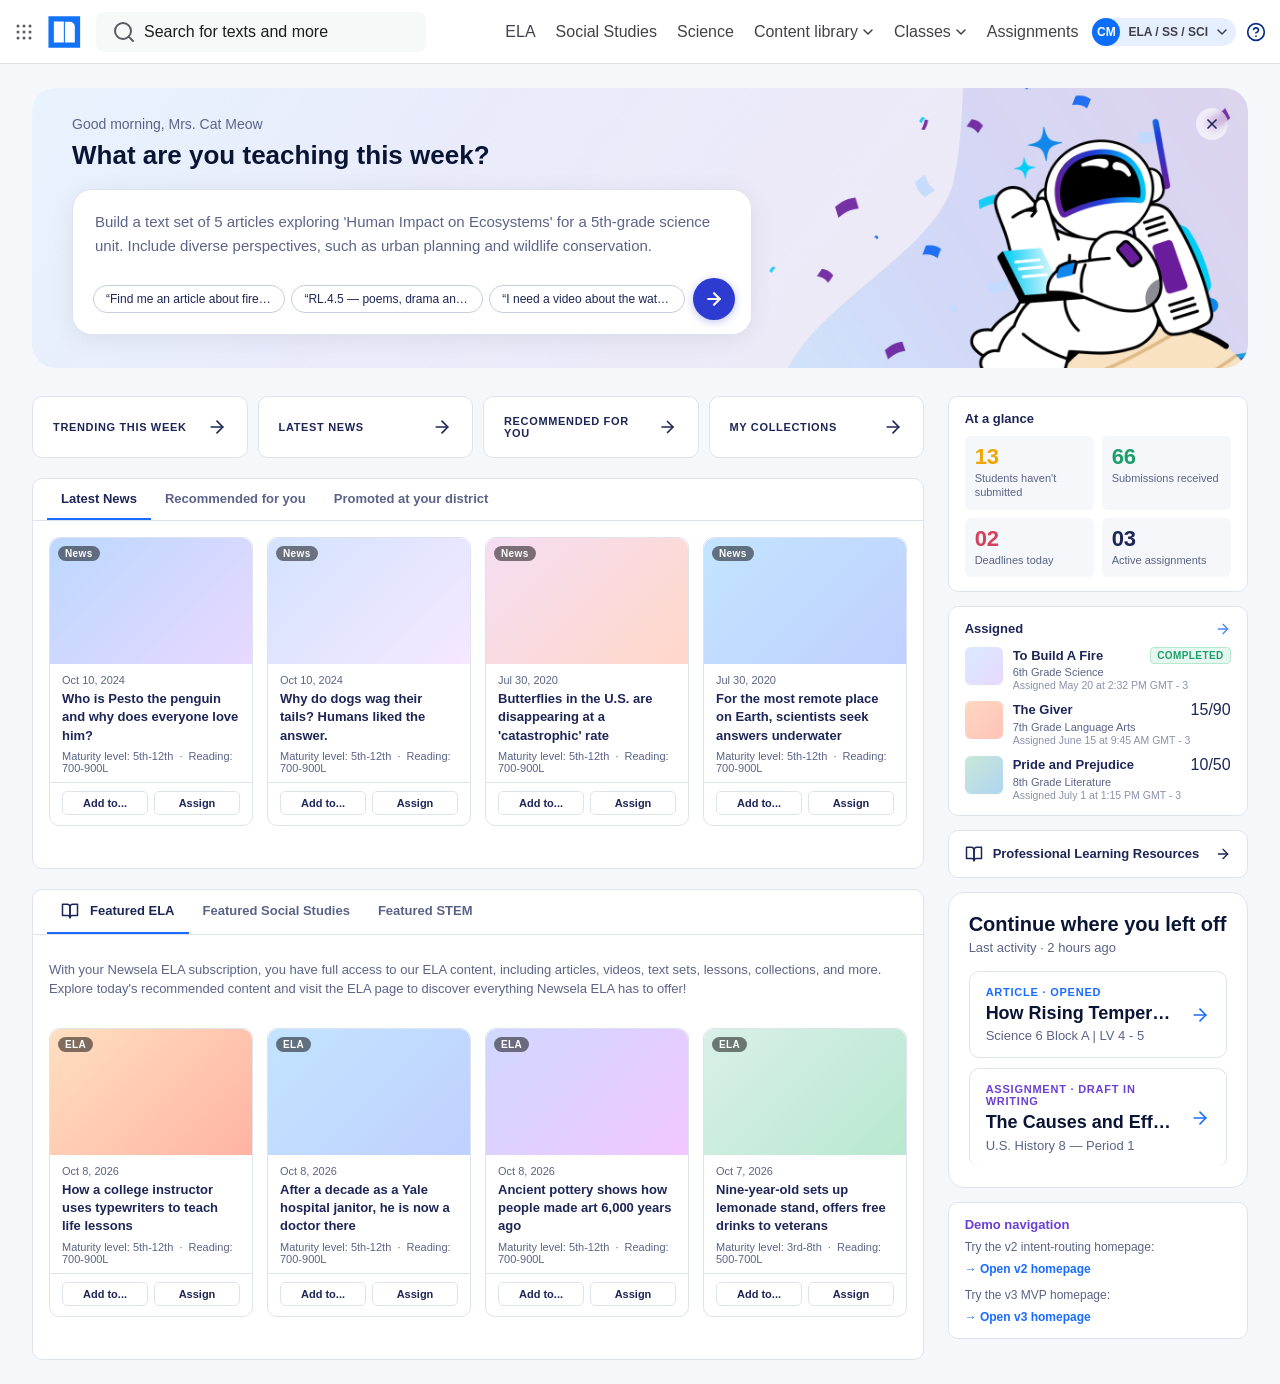
==== commit 39095fc9: "UI polish: buttons, hero card toggle, chat improvements - Standardize buttons to DS sizes (48px prim" ====
--- a/index.html
+++ b/index.html
@@ -55,7 +55,7 @@
 <div class="page-wrapper">
 
   <!-- ── Hero card ── -->
-  <div class="hero-card">
+  <div class="hero-card" id="hero-card">
     <div class="hero-deco">
       <img src="assets/img/astronaut.png" alt="" class="astronaut" />
     </div>
@@ -76,43 +76,20 @@
             </button>
           </div>
         </div>
+        <!-- Minimized CTA (only visible when collapsed) -->
+        <a href="luna-v4.html" class="hero-luna-cta">Go to Luna's page
+          <svg width="14" height="14" viewBox="0 0 24 24" fill="none" stroke="currentColor" stroke-width="2.5" stroke-linecap="round" stroke-linejoin="round"><path d="M12 2l2.4 7.4H22l-6.2 4.5 2.4 7.4L12 17l-6.2 4.3 2.4-7.4L2 9.4h7.6z"/></svg>
+        </a>
       </div>
     </div>
 
-    <div class="capability-cards">
-      <button class="capability-card" data-capability="lesson-planner">
-        <div class="cap-top">
-          <div class="cap-badge">
-            <svg class="cap-icon" width="16" height="16" viewBox="0 0 24 24" fill="none" stroke="currentColor" stroke-width="2" stroke-linecap="round" stroke-linejoin="round"><path d="M2 3h6a4 4 0 0 1 4 4v14a3 3 0 0 0-3-3H2z"/><path d="M22 3h-6a4 4 0 0 0-4 4v14a3 3 0 0 1 3-3h7z"/></svg>
-            <span class="cap-label">LESSON PLANNER</span>
-          </div>
-          <svg class="cap-arrow" width="20" height="20" viewBox="0 0 24 24" fill="none" stroke="currentColor" stroke-width="2" stroke-linecap="round" stroke-linejoin="round"><line x1="5" y1="12" x2="19" y2="12"/><polyline points="12 5 19 12 12 19"/></svg>
-        </div>
-        <div class="cap-desc">Turn any article into a complete classroom session in seconds!</div>
-      </button>
-
-      <button class="capability-card" data-capability="text-set">
-        <div class="cap-top">
-          <div class="cap-badge">
-            <svg class="cap-icon" width="16" height="16" viewBox="0 0 24 24" fill="none" stroke="currentColor" stroke-width="2" stroke-linecap="round" stroke-linejoin="round"><path d="M22 19a2 2 0 0 1-2 2H4a2 2 0 0 1-2-2V5a2 2 0 0 1 2-2h5l2 3h9a2 2 0 0 1 2 2z"/><line x1="12" y1="11" x2="12" y2="17"/><line x1="9" y1="14" x2="15" y2="14"/></svg>
-            <span class="cap-label">TEXT SET BUILDER</span>
-          </div>
-          <svg class="cap-arrow" width="20" height="20" viewBox="0 0 24 24" fill="none" stroke="currentColor" stroke-width="2" stroke-linecap="round" stroke-linejoin="round"><line x1="5" y1="12" x2="19" y2="12"/><polyline points="12 5 19 12 12 19"/></svg>
-        </div>
-        <div class="cap-desc">Gather relevant content around a central theme or specific standard.</div>
-      </button>
-
-      <button class="capability-card" data-capability="text-leveler">
-        <div class="cap-top">
-          <div class="cap-badge">
-            <svg class="cap-icon" width="16" height="16" viewBox="0 0 24 24" fill="none" stroke="currentColor" stroke-width="2" stroke-linecap="round" stroke-linejoin="round"><polyline points="22 12 18 12 15 21 9 3 6 12 2 12"/></svg>
-            <span class="cap-label">TEXT LEVELER</span>
-          </div>
-          <svg class="cap-arrow" width="20" height="20" viewBox="0 0 24 24" fill="none" stroke="currentColor" stroke-width="2" stroke-linecap="round" stroke-linejoin="round"><line x1="5" y1="12" x2="19" y2="12"/><polyline points="12 5 19 12 12 19"/></svg>
-        </div>
-        <div class="cap-desc">Quickly connect complicated text to what students can actually read.</div>
-      </button>
-    </div>
+    <!-- Toggle button: X when expanded, chevron-down when minimized -->
+    <button class="hero-toggle-btn" id="hero-toggle-btn" aria-label="Collapse">
+      <!-- X icon (shown when expanded) -->
+      <svg class="hero-toggle-close" width="16" height="16" viewBox="0 0 24 24" fill="none" stroke="currentColor" stroke-width="2.5" stroke-linecap="round" stroke-linejoin="round"><line x1="18" y1="6" x2="6" y2="18"/><line x1="6" y1="6" x2="18" y2="18"/></svg>
+      <!-- Chevron-down icon (shown when minimized) -->
+      <svg class="hero-toggle-expand" width="16" height="16" viewBox="0 0 24 24" fill="none" stroke="currentColor" stroke-width="2.5" stroke-linecap="round" stroke-linejoin="round"><polyline points="6 9 12 15 18 9"/></svg>
+    </button>
   </div>
 
   <!-- ── Page split ── -->
@@ -425,5 +402,16 @@
 
 <script src="assets/app.js"></script>
 <script>initHomepageV4();</script>
+<script>
+  (function () {
+    var card = document.getElementById('hero-card');
+    var btn = document.getElementById('hero-toggle-btn');
+    if (!card || !btn) return;
+    btn.addEventListener('click', function () {
+      card.classList.toggle('minimized');
+      btn.setAttribute('aria-label', card.classList.contains('minimized') ? 'Expand' : 'Collapse');
+    });
+  })();
+</script>
 </body>
 </html>
--- a/assets/styles.css
+++ b/assets/styles.css
@@ -504,6 +504,22 @@
   grid-template-columns: 1fr 560px;
 }
 
+/* All buttons inside Luna chat are 32px */
+.luna-shell .primary-btn {
+  height: 32px; padding: 0 16px; font-size: 13px;
+}
+.luna-shell .ghost-btn {
+  height: 32px; padding: 0 14px; font-size: 13px;
+}
+.luna-shell .artifact-actions button,
+.luna-shell .artifact-actions button.primary {
+  height: 32px; padding: 0 14px; font-size: 13px;
+}
+.luna-shell .preview-modal-footer button.primary,
+.luna-shell .preview-modal-footer .ghost-btn {
+  height: 32px; padding: 0 16px; font-size: 13px;
+}
+
 .chat-header .back-home {
   display: inline-flex; align-items: center; justify-content: center;
   width: 28px; height: 28px;
@@ -605,7 +621,7 @@
   letter-spacing: 0.06em;
 }
 .chat-header .actions { display: flex; gap: 8px; }
-.chat-header .actions button {
+.chat-header .actions button:not(.open-panel-btn) {
   background: white;
   border: 1px solid var(--nw-border);
   padding: 6px 12px; border-radius: 6px;
@@ -613,19 +629,20 @@
 }
 
 .open-panel-btn {
-  display: inline-flex; align-items: center; gap: 7px;
-  padding: 7px 14px;
-  background: white;
-  border: 1.5px solid var(--ai-purple);
+  display: inline-flex; align-items: center; gap: 6px;
+  height: 24px; padding: 0 10px;
+  background: transparent;
+  border: 1px solid var(--ai-purple);
   border-radius: 8px;
   color: var(--ai-purple);
-  font-size: 13px; font-weight: 600;
+  font-size: 12px; font-weight: 600;
   cursor: pointer;
-  transition: background 0.15s, color 0.15s;
-}
-.open-panel-btn:hover {
-  background: var(--nw-lavender-2);
-}
+  white-space: nowrap;
+  transition: background 0.15s;
+}
+.open-panel-btn:hover { background: var(--nw-lavender-2); }
+.open-panel-btn:focus-visible { outline: 2px solid #082C88; outline-offset: 2px; }
+.luna-shell.with-artifact .open-panel-btn { display: none; }
 
 .panel-empty-state {
   display: flex; flex-direction: column; align-items: center; justify-content: center;
@@ -654,6 +671,72 @@
   max-width: 260px;
 }
 
+/* Generating / loading state in side panel */
+.panel-generating {
+  display: flex; flex-direction: column;
+  padding: 24px 16px; gap: 20px;
+}
+.panel-gen-header {
+  display: flex; align-items: center; gap: 12px;
+}
+.panel-gen-spinner {
+  width: 36px; height: 36px; flex-shrink: 0;
+  border-radius: 50%;
+  background: var(--ai-gradient-btn);
+  display: flex; align-items: center; justify-content: center;
+  animation: gen-pulse 1.4s ease-in-out infinite;
+}
+.panel-gen-spinner svg { color: white; }
+@keyframes gen-pulse {
+  0%, 100% { opacity: 1; transform: scale(1); }
+  50% { opacity: 0.7; transform: scale(0.92); }
+}
+.panel-gen-title {
+  font-size: 14px; font-weight: 600; color: var(--nw-text);
+}
+.panel-gen-sub {
+  font-size: 12px; color: var(--nw-text-muted); margin-top: 2px;
+}
+.panel-gen-steps {
+  display: flex; flex-direction: column; gap: 10px;
+  padding-left: 4px;
+}
+.panel-gen-step {
+  display: flex; align-items: center; gap: 10px;
+  font-size: 13px; color: var(--nw-text-muted);
+  opacity: 0; transform: translateY(6px);
+  transition: opacity 0.35s ease, transform 0.35s ease;
+}
+.panel-gen-step.visible { opacity: 1; transform: none; }
+.panel-gen-step.done { color: var(--nw-text); }
+.panel-gen-step-dot {
+  width: 8px; height: 8px; border-radius: 50%; flex-shrink: 0;
+  background: var(--nw-border-strong);
+  transition: background 0.3s;
+}
+.panel-gen-step.active .panel-gen-step-dot {
+  background: var(--ai-purple);
+  animation: dot-pulse 0.9s ease-in-out infinite;
+}
+.panel-gen-step.done .panel-gen-step-dot { background: var(--nw-green); }
+@keyframes dot-pulse {
+  0%, 100% { transform: scale(1); }
+  50% { transform: scale(1.5); }
+}
+/* Skeleton cards */
+.panel-gen-skeletons { display: flex; flex-direction: column; gap: 10px; }
+.panel-skel-card {
+  background: white; border: 1px solid var(--nw-border);
+  border-radius: 12px; padding: 16px; display: flex; flex-direction: column; gap: 10px;
+  animation: skel-shimmer 1.6s ease-in-out infinite;
+}
+@keyframes skel-shimmer {
+  0%, 100% { opacity: 1; } 50% { opacity: 0.55; }
+}
+.skel-line {
+  border-radius: 4px; background: var(--nw-border);
+}
+
 .chat-stream {
   flex: 1;
   min-height: 0;
@@ -665,6 +748,12 @@
   max-width: 100%;
   display: flex; gap: 12px;
 }
+/* Consecutive messages from the same sender: tighter gap + indent to align with bubbles */
+.msg.consecutive {
+  margin-top: -10px; /* pulls it closer: 18px gap - 10px = 8px total */
+}
+.msg.luna.consecutive { padding-left: 44px; } /* 32px avatar + 12px gap */
+.msg.user.consecutive { padding-right: 44px; }
 .msg.user {
   flex-direction: row-reverse;
 }
@@ -896,21 +985,25 @@
   flex-wrap: wrap;
 }
 .artifact-actions button {
-  background: white;
-  border: 1px solid var(--nw-border-strong);
+  display: inline-flex; align-items: center; justify-content: center; gap: 6px;
+  height: 32px; padding: 0 14px;
+  background: white;
+  border: 1px solid var(--ai-purple);
   border-radius: 8px;
-  padding: 8px 14px;
-  font-size: 12.5px; font-weight: 600;
-  color: var(--nw-text);
-  display: inline-flex; align-items: center; gap: 6px;
-}
+  font-size: 13px; font-weight: 600;
+  color: var(--ai-purple);
+  cursor: pointer;
+  white-space: nowrap;
+  transition: background 0.15s;
+}
+.artifact-actions button:hover { background: var(--nw-lavender-2); }
+.artifact-actions button:focus-visible { outline: 2px solid #082C88; outline-offset: 2px; }
 .artifact-actions button.primary {
-  background: var(--nw-blue);
-  border-color: var(--nw-blue);
+  background: var(--ai-gradient-btn);
+  border: none;
   color: white;
 }
-.artifact-actions button:hover { border-color: var(--nw-purple); }
-.artifact-actions button.primary:hover { background: var(--nw-blue-600); }
+.artifact-actions button.primary:hover { filter: brightness(0.88); background: var(--ai-gradient-btn); }
 
 /* Lesson plan artifact content */
 .lp-tabs {
@@ -960,15 +1053,17 @@
   color: var(--nw-text);
 }
 .lp-section ul { margin: 4px 0; padding-left: 20px; }
+.lp-section .standards-chips {
+  display: flex; flex-wrap: wrap; gap: 8px;
+}
 .lp-section .standard-chip {
-  display: inline-block;
+  display: inline-flex; align-items: center;
   background: white;
   border: 1.5px solid var(--nw-purple);
   color: var(--nw-purple);
   padding: 2px 10px;
   border-radius: 999px;
   font-size: 12px; font-weight: 600;
-  margin-right: 6px;
 }
 
 .lp-articles {
@@ -1147,18 +1242,20 @@
 .toggle-row.on .toggle::after { left: 18px; }
 
 .primary-btn {
-  background: var(--nw-blue);
+  display: inline-flex; align-items: center; justify-content: center; gap: 6px;
+  height: 48px; padding: 0 20px;
+  background: var(--ai-gradient-btn);
   color: white;
   border: none;
-  padding: 10px 18px;
   border-radius: 8px;
-  font-size: 14px;
-  font-weight: 600;
-  display: inline-flex; align-items: center; gap: 6px;
-}
-.primary-btn:hover { background: var(--nw-blue-600); }
-.luna-shell .primary-btn { background: var(--ai-gradient-btn); color: white; }
-.luna-shell .primary-btn:hover { filter: brightness(1.1); background: var(--ai-gradient-btn); }
+  font-size: 14px; font-weight: 600;
+  cursor: pointer;
+  white-space: nowrap;
+  transition: filter 0.15s;
+}
+.primary-btn:hover { filter: brightness(0.88); }
+.primary-btn:focus-visible { outline: 2px solid #082C88; outline-offset: 2px; }
+.primary-btn:disabled { background: #E1E3E5; color: #8D8D96; cursor: not-allowed; filter: none; }
 
 /* Search results (stub) */
 .search-results {
@@ -1300,17 +1397,19 @@
 }
 
 .ghost-btn {
-  background: white;
-  border: 1px solid var(--nw-border-strong);
+  display: inline-flex; align-items: center; justify-content: center; gap: 6px;
+  height: 32px; padding: 0 14px;
+  background: white;
+  border: 1px solid var(--ai-purple);
   border-radius: 8px;
-  padding: 8px 14px;
   font-size: 13px; font-weight: 600;
-  color: var(--nw-text);
-}
-.ghost-btn:hover {
-  border-color: var(--nw-purple);
-  color: var(--nw-purple);
-}
+  color: var(--ai-purple);
+  cursor: pointer;
+  white-space: nowrap;
+  transition: background 0.15s, border-color 0.15s;
+}
+.ghost-btn:hover { background: var(--nw-lavender-2); }
+.ghost-btn:focus-visible { outline: 2px solid #082C88; outline-offset: 2px; }
 .ghost-btn:disabled { opacity: 0.4; cursor: not-allowed; }
 
 .inline-hint {
@@ -1839,7 +1938,7 @@
 }
 .stack-menu-btn {
   display: flex; align-items: center; justify-content: center;
-  width: 28px; height: 28px;
+  width: 24px; height: 24px;
   background: none; border: 1px solid transparent;
   border-radius: 6px; cursor: pointer;
   color: var(--nw-text-muted);
@@ -2072,11 +2171,6 @@
   font-size: 11.5px; font-weight: 600;
   color: var(--nw-text);
 }
-.meta-pill.grade {
-  background: var(--nw-lavender);
-  border-color: var(--nw-lavender);
-  color: var(--nw-purple);
-}
 .preview-section {
   margin-bottom: 22px;
 }
@@ -2116,6 +2210,7 @@
   grid-template-columns: 1fr 1fr;
   gap: 20px;
   margin-top: 8px;
+  margin-bottom: 24px;
 }
 .chip-row {
   display: flex; flex-wrap: wrap; gap: 5px;
@@ -2197,28 +2292,23 @@
   padding: 24px 28px 20px;
 }
 .preview-modal-footer {
-  display: flex; gap: 8px; align-items: center;
+  display: flex; gap: 10px; align-items: center;
   justify-content: space-between;
   padding: 14px 24px;
   border-top: 1px solid var(--nw-border);
   flex-shrink: 0;
 }
-.preview-modal-footer button {
-  background: white;
-  border: 1px solid var(--nw-border-strong);
-  border-radius: 8px;
-  padding: 8px 14px;
-  font-size: 12.5px; font-weight: 600;
-  color: var(--nw-text);
-  cursor: pointer;
-}
 .preview-modal-footer button.primary {
-  background: var(--nw-blue);
-  border-color: var(--nw-blue);
-  color: white;
-}
-.preview-modal-footer button:hover { border-color: var(--nw-purple); }
-.preview-modal-footer button.primary:hover { background: var(--nw-blue-600); }
+  display: inline-flex; align-items: center; justify-content: center; gap: 6px;
+  height: 48px; padding: 0 20px;
+  background: var(--ai-gradient-btn);
+  border: none; border-radius: 8px;
+  font-size: 14px; font-weight: 600;
+  color: white; cursor: pointer;
+  white-space: nowrap; transition: filter 0.15s;
+}
+.preview-modal-footer button.primary:hover { filter: brightness(0.88); }
+.preview-modal-footer .ghost-btn { height: 48px; padding: 0 18px; font-size: 14px; }
 
 /* Preview-mode footer adjustments */
 .luna-shell[data-panel-mode="preview"] .artifact-actions {
@@ -2380,22 +2470,69 @@
   position: relative;
   background: url('img/hero background.png') center center / cover no-repeat;
   border-radius: var(--radius-xl);
-  padding: 36px 40px 32px;
+  padding: 28px 40px 28px;
   overflow: hidden;
   margin-bottom: 28px;
   display: grid;
   grid-template-columns: 1fr auto;
   grid-template-rows: auto auto;
   gap: 0;
-  min-height: 300px;
-}
+  height: 280px;
+  transition: height 0.3s ease;
+}
+
+/* Toggle button — frosted circle, top-right */
+.hero-toggle-btn {
+  position: absolute; top: 20px; right: 20px;
+  width: 32px; height: 32px;
+  border-radius: 50%;
+  background: rgba(255,255,255,0.6);
+  border: none; cursor: pointer;
+  display: flex; align-items: center; justify-content: center;
+  color: var(--nw-text);
+  transition: background 0.15s;
+  z-index: 10;
+  backdrop-filter: blur(4px);
+}
+.hero-toggle-btn:hover { background: rgba(255,255,255,0.85); }
+.hero-toggle-close { display: block; }
+.hero-toggle-expand { display: none; }
+
+/* Minimized state */
+.hero-card.minimized {
+  height: 160px;
+}
+.hero-card.minimized .luna-input { display: none; }
+.hero-card.minimized .hero-luna-cta { display: inline-flex; }
+.hero-card.minimized .hero-toggle-close { display: none; }
+.hero-card.minimized .hero-toggle-expand { display: block; }
+.hero-card.minimized .hero-deco { align-items: center; }
+.hero-card.minimized .greeting { margin-bottom: 8px; }
+.hero-card.minimized .hero-input-col h1 { margin-bottom: 16px; }
+
+/* Minimized CTA button */
+.hero-luna-cta {
+  display: none;
+  align-items: center; gap: 6px;
+  height: 32px; padding: 0 14px;
+  background: transparent;
+  border: 1px solid var(--ai-purple);
+  border-radius: 8px;
+  font-size: 13px; font-weight: 600;
+  color: var(--ai-purple);
+  text-decoration: none;
+  white-space: nowrap;
+  transition: background 0.15s;
+  flex-shrink: 0;
+}
+.hero-luna-cta:hover { background: rgba(105,28,156,0.08); }
 .hero-deco {
   grid-column: 2; grid-row: 1 / 3;
   display: flex; align-items: flex-end;
   padding-left: 24px;
 }
 .hero-card .astronaut {
-  height: 260px; width: auto;
+  height: 200px; width: auto;
   position: static; opacity: 0.92;
 }
 .hero-body {
@@ -2405,7 +2542,7 @@
 .hero-card .greeting {
   font-size: 14px; font-weight: 500;
   color: var(--nw-text-muted);
-  margin-bottom: 10px;
+  margin-bottom: 8px;
   display: flex; align-items: center; gap: 8px;
 }
 .hero-input-col h1 {
@@ -2500,17 +2637,19 @@
 
 /* Secondary tabs strip */
 .secondary-tabs {
-  display: flex; background: white;
-  border: 1px solid var(--nw-border); border-radius: var(--radius-md); overflow: hidden;
+  display: flex; gap: 10px;
+  background: none; border: none;
 }
 .sec-tab {
-  flex: 1; display: flex; align-items: center; justify-content: space-between; gap: 6px;
-  padding: 11px 12px; font-size: 10px; font-weight: 700; letter-spacing: 0.05em;
-  color: var(--nw-text-muted); cursor: pointer;
-  border-right: 1px solid var(--nw-border); transition: background 0.15s, color 0.15s;
-}
-.sec-tab:last-child { border-right: none; }
-.sec-tab:hover { background: var(--nw-bg); color: var(--nw-text); }
+  flex: 1; display: flex; align-items: center; justify-content: space-between; gap: 8px;
+  padding: 18px 20px;
+  font-size: 11px; font-weight: 700; letter-spacing: 0.06em;
+  color: var(--nw-text); cursor: pointer;
+  background: white; border: 1px solid var(--nw-border);
+  border-radius: var(--radius-md);
+  transition: background 0.15s, border-color 0.15s, color 0.15s;
+}
+.sec-tab:hover { background: var(--nw-lavender-3); border-color: var(--nw-border-strong); }
 
 /* Content card (white container with tabs + article grid) */
 .content-card {
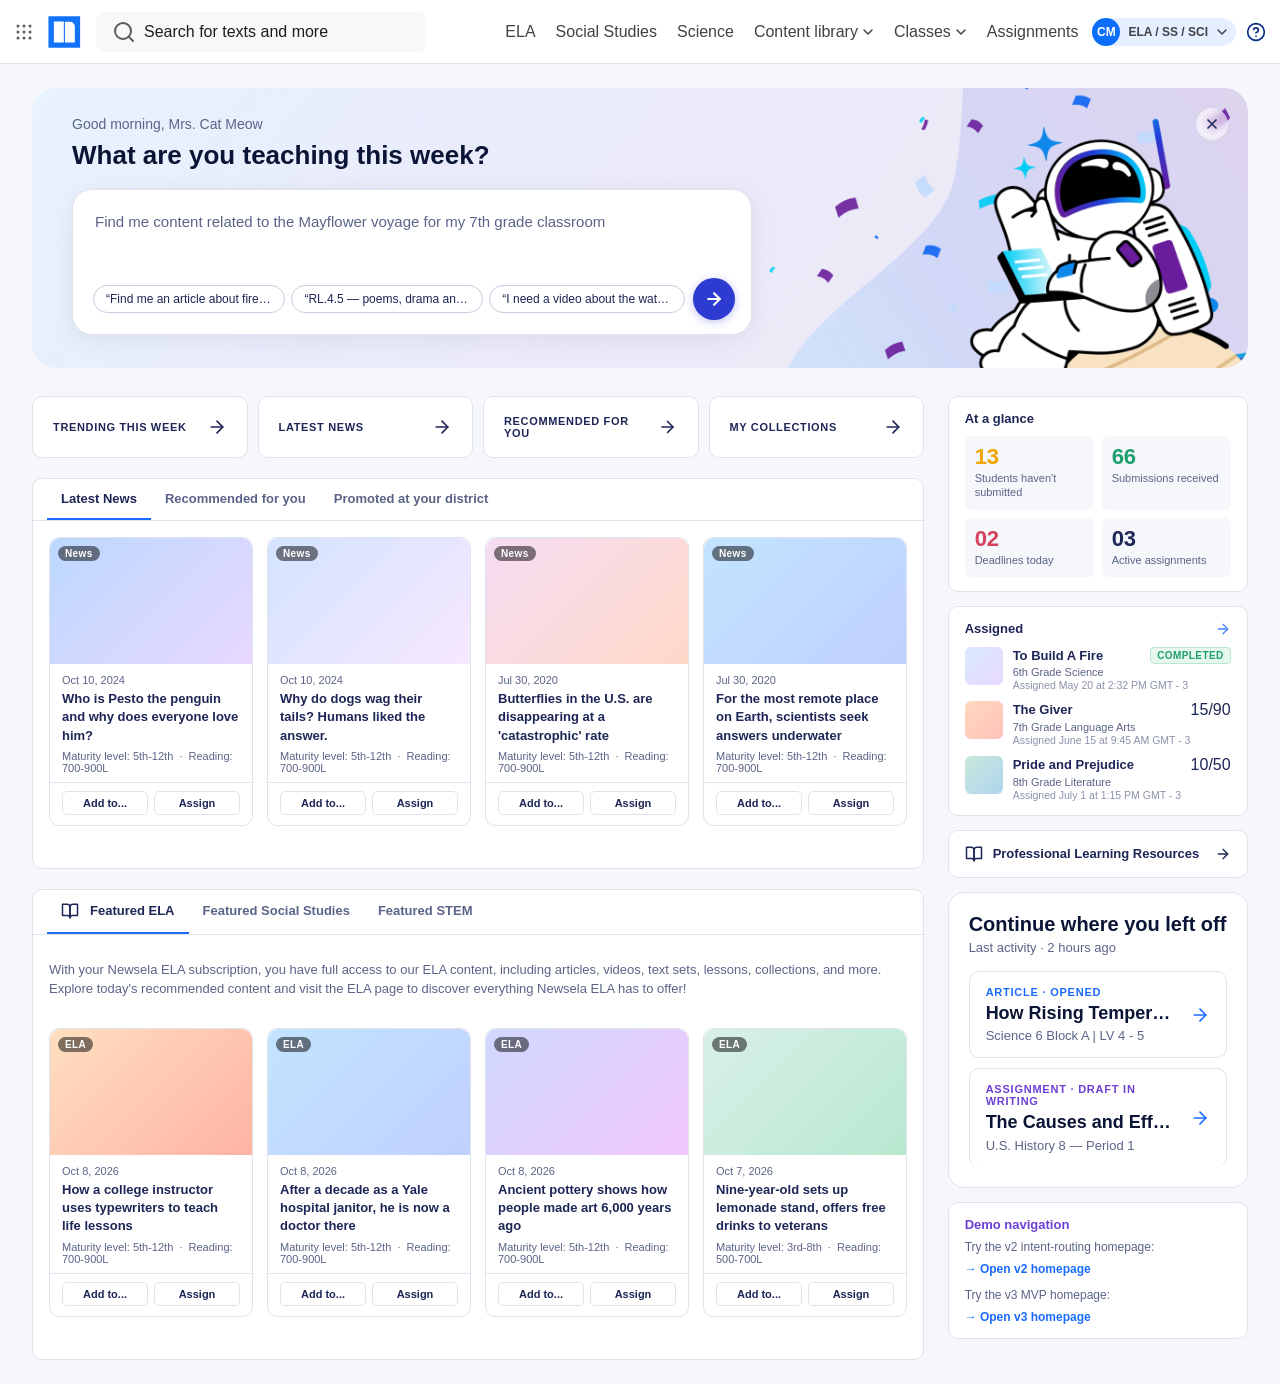
==== commit 4f69b2c6: "Hero text updates Update the hero placeholder to a 7th-grade Mayflower example and route free-form p" ====
--- a/index.html
+++ b/index.html
@@ -64,7 +64,7 @@
       <div class="hero-input-col">
         <h1>What are you teaching this week?</h1>
         <div class="luna-input">
-          <textarea id="hero-input" placeholder="Build a text set of 5 articles exploring 'Human Impact on Ecosystems' for a 5th-grade science unit. Include diverse perspectives, such as urban planning and wildlife conservation."></textarea>
+          <textarea id="hero-input" placeholder="Find me content related to the Mayflower voyage for my 7th grade classroom"></textarea>
           <div class="input-footer">
             <div class="suggestion-chips">
               <button class="chip" data-chip-prompt="Find me an article about firefighters for my 2nd grade community helpers unit">&ldquo;Find me an article about firefighters...&rdquo;</button>
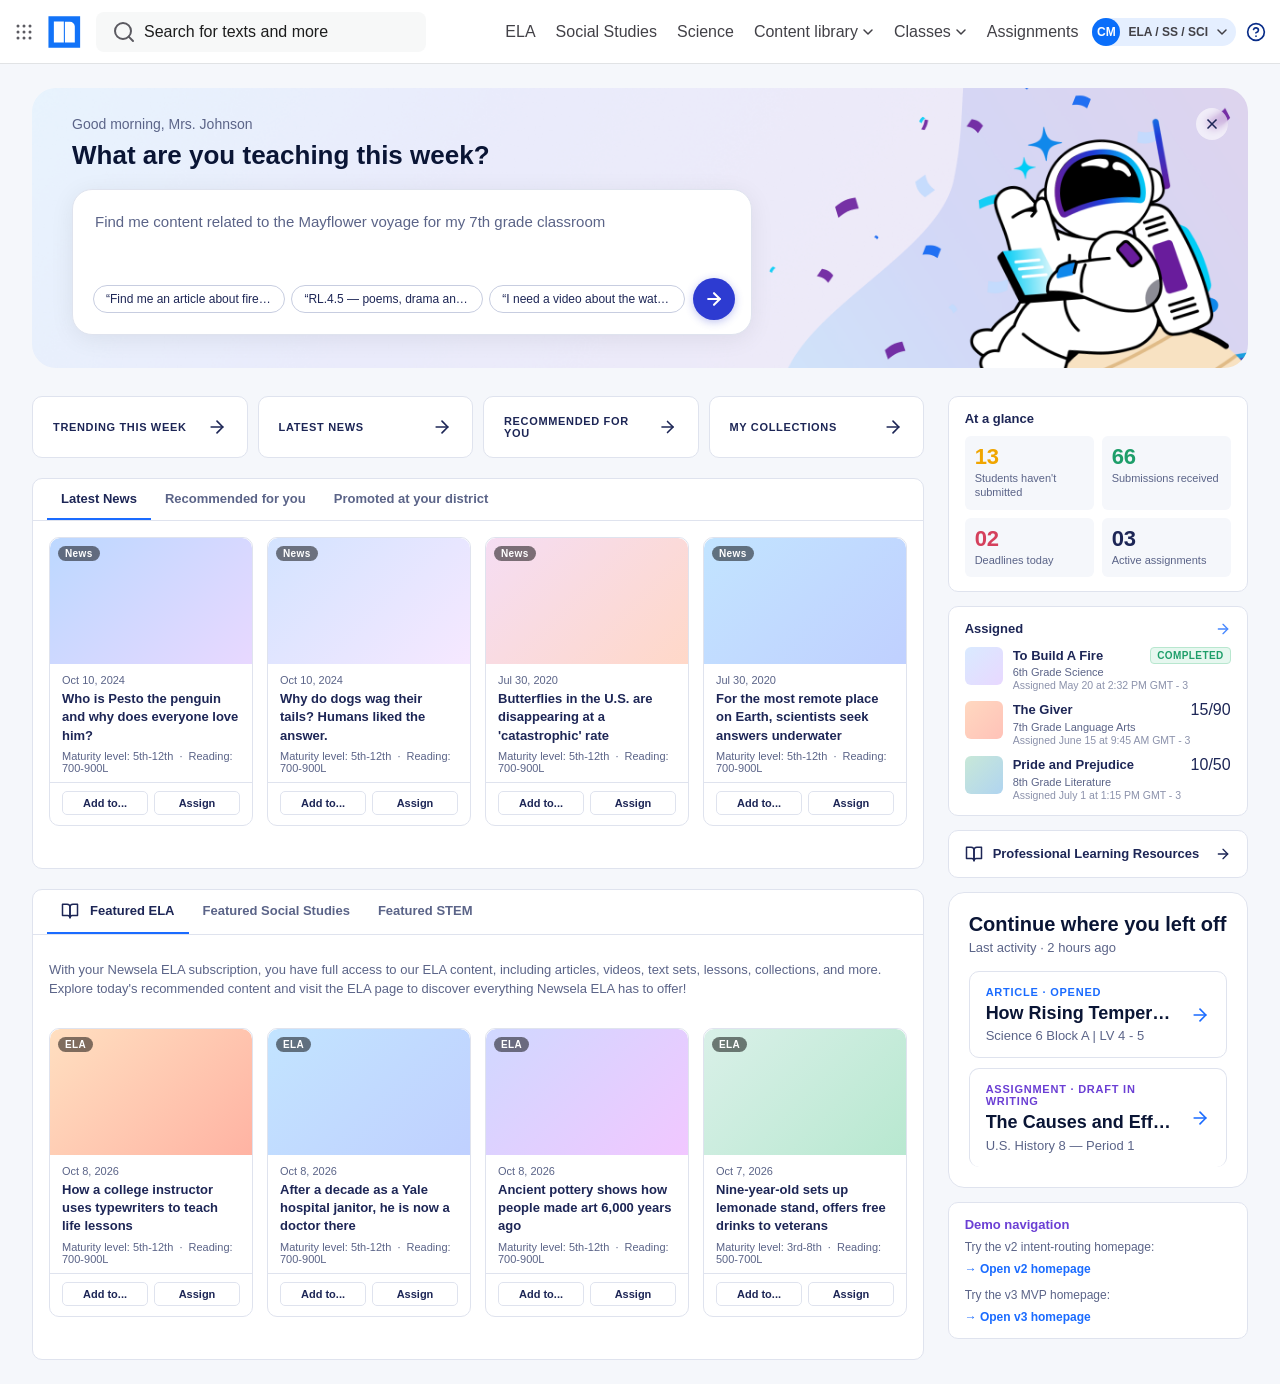
==== commit 05af6df1: "Update greeting to Mrs. Johnson Co-Authored-By: Claude Opus 4.7 (1M context) <noreply@anthropic.com>" ====
--- a/index.html
+++ b/index.html
@@ -60,7 +60,7 @@
       <img src="assets/img/astronaut.png" alt="" class="astronaut" />
     </div>
     <div class="hero-body">
-      <div class="greeting">Good morning, Mrs. Cat Meow</div>
+      <div class="greeting">Good morning, Mrs. Johnson</div>
       <div class="hero-input-col">
         <h1>What are you teaching this week?</h1>
         <div class="luna-input">
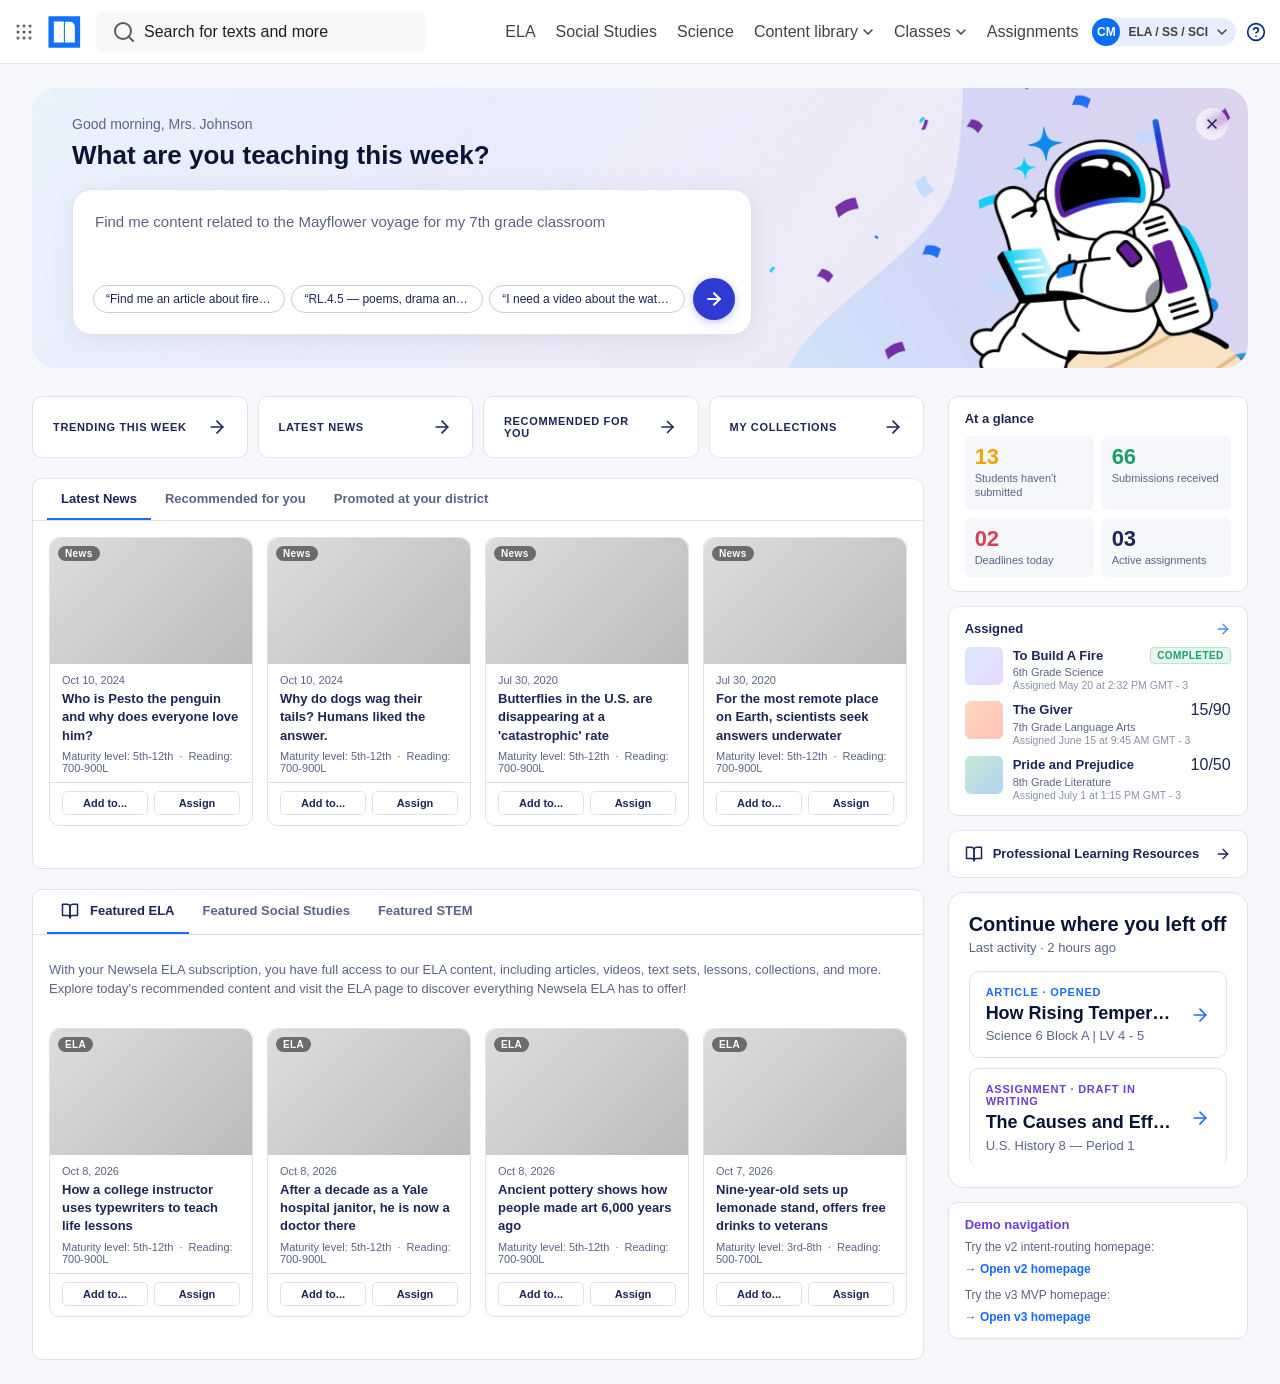
==== commit 382d5181: "Replace article card gradient placeholders with real images Uses verified Unsplash photos matching e" ====
--- a/index.html
+++ b/index.html
@@ -116,7 +116,7 @@
         <div class="article-grid">
           <div class="article-card">
             <div class="thumb">
-              <div class="thumb-img" style="background-image:linear-gradient(135deg,#bcd8ff,#e8d8ff);"></div>
+              <div class="thumb-img" style="background-image:url('https://images.unsplash.com/photo-1598439210625-5067c578f3f6?w=400&h=220&fit=crop&auto=format');"></div>
               <span class="category-chip">News</span>
               <button class="bookmark-btn" aria-label="Bookmark">
                 <svg width="14" height="14" viewBox="0 0 24 24" fill="none" stroke="currentColor" stroke-width="2" stroke-linecap="round" stroke-linejoin="round"><path d="M19 21l-7-5-7 5V5a2 2 0 0 1 2-2h10a2 2 0 0 1 2 2z"/></svg>
@@ -135,7 +135,7 @@
 
           <div class="article-card">
             <div class="thumb">
-              <div class="thumb-img" style="background-image:linear-gradient(135deg,#d3e3ff,#f6e8ff);"></div>
+              <div class="thumb-img" style="background-image:url('https://images.unsplash.com/photo-1587300003388-59208cc962cb?w=400&h=220&fit=crop&auto=format');"></div>
               <span class="category-chip">News</span>
               <button class="bookmark-btn" aria-label="Bookmark">
                 <svg width="14" height="14" viewBox="0 0 24 24" fill="none" stroke="currentColor" stroke-width="2" stroke-linecap="round" stroke-linejoin="round"><path d="M19 21l-7-5-7 5V5a2 2 0 0 1 2-2h10a2 2 0 0 1 2 2z"/></svg>
@@ -154,7 +154,7 @@
 
           <div class="article-card">
             <div class="thumb">
-              <div class="thumb-img" style="background-image:linear-gradient(135deg,#f5ddf3,#ffd8c8);"></div>
+              <div class="thumb-img" style="background-image:url('https://images.unsplash.com/photo-1533048324814-79b0a31982f1?w=400&h=220&fit=crop&auto=format');"></div>
               <span class="category-chip">News</span>
               <button class="bookmark-btn" aria-label="Bookmark">
                 <svg width="14" height="14" viewBox="0 0 24 24" fill="none" stroke="currentColor" stroke-width="2" stroke-linecap="round" stroke-linejoin="round"><path d="M19 21l-7-5-7 5V5a2 2 0 0 1 2-2h10a2 2 0 0 1 2 2z"/></svg>
@@ -173,7 +173,7 @@
 
           <div class="article-card">
             <div class="thumb">
-              <div class="thumb-img" style="background-image:linear-gradient(135deg,#c2e4ff,#c0d0ff);"></div>
+              <div class="thumb-img" style="background-image:url('https://images.unsplash.com/photo-1521802077481-0d9be31078ba?w=400&h=220&fit=crop&auto=format');"></div>
               <span class="category-chip">News</span>
               <button class="bookmark-btn" aria-label="Bookmark">
                 <svg width="14" height="14" viewBox="0 0 24 24" fill="none" stroke="currentColor" stroke-width="2" stroke-linecap="round" stroke-linejoin="round"><path d="M19 21l-7-5-7 5V5a2 2 0 0 1 2-2h10a2 2 0 0 1 2 2z"/></svg>
@@ -205,7 +205,7 @@
         <div class="article-grid">
           <div class="article-card">
             <div class="thumb">
-              <div class="thumb-img" style="background-image:linear-gradient(135deg,#ffdfc0,#ffb3a3);"></div>
+              <div class="thumb-img" style="background-image:url('https://images.unsplash.com/photo-1505682634904-d7c8d95cdc50?w=400&h=220&fit=crop&auto=format');"></div>
               <span class="category-chip">ELA</span>
               <button class="bookmark-btn" aria-label="Bookmark">
                 <svg width="14" height="14" viewBox="0 0 24 24" fill="none" stroke="currentColor" stroke-width="2" stroke-linecap="round" stroke-linejoin="round"><path d="M19 21l-7-5-7 5V5a2 2 0 0 1 2-2h10a2 2 0 0 1 2 2z"/></svg>
@@ -224,7 +224,7 @@
 
           <div class="article-card">
             <div class="thumb">
-              <div class="thumb-img" style="background-image:linear-gradient(135deg,#c2e4ff,#c0d0ff);"></div>
+              <div class="thumb-img" style="background-image:url('https://images.unsplash.com/photo-1532938911079-1b06ac7ceec7?w=400&h=220&fit=crop&auto=format');"></div>
               <span class="category-chip">ELA</span>
               <button class="bookmark-btn" aria-label="Bookmark">
                 <svg width="14" height="14" viewBox="0 0 24 24" fill="none" stroke="currentColor" stroke-width="2" stroke-linecap="round" stroke-linejoin="round"><path d="M19 21l-7-5-7 5V5a2 2 0 0 1 2-2h10a2 2 0 0 1 2 2z"/></svg>
@@ -243,7 +243,7 @@
 
           <div class="article-card">
             <div class="thumb">
-              <div class="thumb-img" style="background-image:linear-gradient(135deg,#d0d8ff,#f1c7ff);"></div>
+              <div class="thumb-img" style="background-image:url('https://images.unsplash.com/photo-1775057194819-762ad1503709?w=400&h=220&fit=crop&auto=format');"></div>
               <span class="category-chip">ELA</span>
               <button class="bookmark-btn" aria-label="Bookmark">
                 <svg width="14" height="14" viewBox="0 0 24 24" fill="none" stroke="currentColor" stroke-width="2" stroke-linecap="round" stroke-linejoin="round"><path d="M19 21l-7-5-7 5V5a2 2 0 0 1 2-2h10a2 2 0 0 1 2 2z"/></svg>
@@ -262,7 +262,7 @@
 
           <div class="article-card">
             <div class="thumb">
-              <div class="thumb-img" style="background-image:linear-gradient(135deg,#d9f0e8,#b8e8d0);"></div>
+              <div class="thumb-img" style="background-image:url('https://images.unsplash.com/photo-1621263764928-df1444c5e859?w=400&h=220&fit=crop&auto=format');"></div>
               <span class="category-chip">ELA</span>
               <button class="bookmark-btn" aria-label="Bookmark">
                 <svg width="14" height="14" viewBox="0 0 24 24" fill="none" stroke="currentColor" stroke-width="2" stroke-linecap="round" stroke-linejoin="round"><path d="M19 21l-7-5-7 5V5a2 2 0 0 1 2-2h10a2 2 0 0 1 2 2z"/></svg>
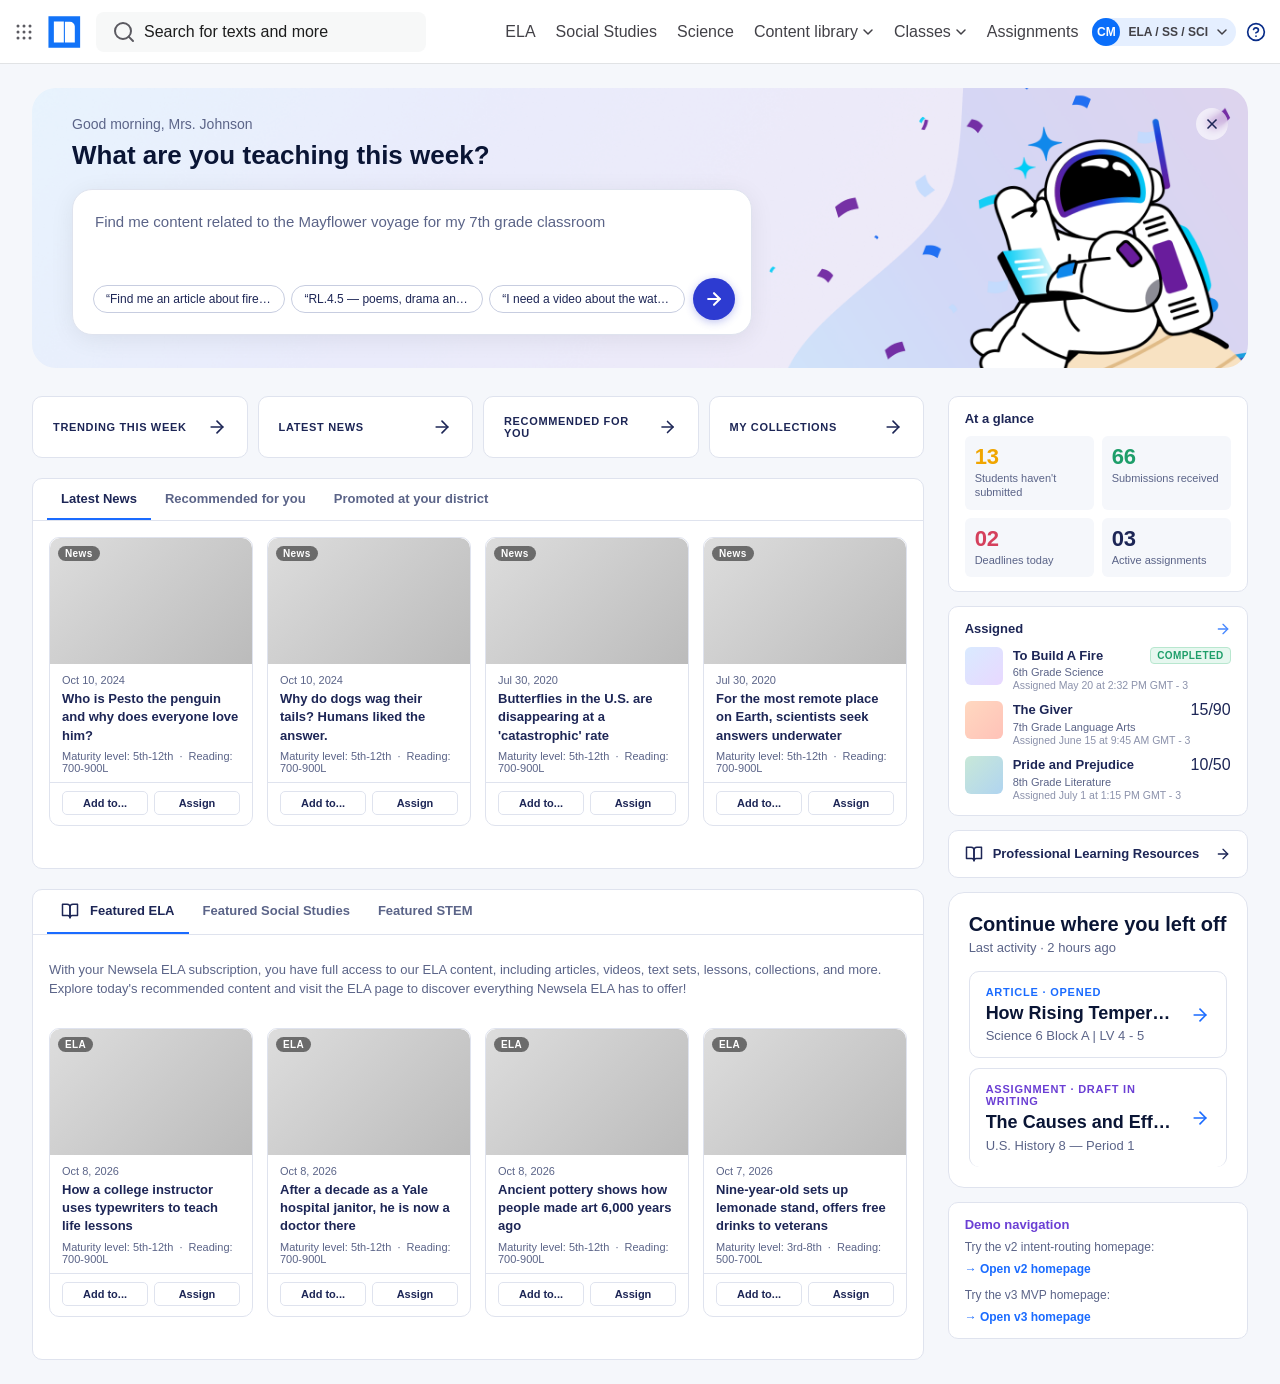
==== commit ba28c984: "Add functional tab switching to content cards on homepage Both c-tabs-row groups now switch panels o" ====
--- a/index.html
+++ b/index.html
@@ -113,80 +113,174 @@
           <button class="c-tab">Recommended for you</button>
           <button class="c-tab">Promoted at your district</button>
         </div>
-        <div class="article-grid">
-          <div class="article-card">
-            <div class="thumb">
-              <div class="thumb-img" style="background-image:url('https://images.unsplash.com/photo-1598439210625-5067c578f3f6?w=400&h=220&fit=crop&auto=format');"></div>
-              <span class="category-chip">News</span>
-              <button class="bookmark-btn" aria-label="Bookmark">
-                <svg width="14" height="14" viewBox="0 0 24 24" fill="none" stroke="currentColor" stroke-width="2" stroke-linecap="round" stroke-linejoin="round"><path d="M19 21l-7-5-7 5V5a2 2 0 0 1 2-2h10a2 2 0 0 1 2 2z"/></svg>
-              </button>
-            </div>
-            <div class="card-body">
-              <div class="card-date">Oct 10, 2024</div>
-              <h3 class="card-title">Who is Pesto the penguin and why does everyone love him?</h3>
-              <div class="card-reading">Maturity level: 5th-12th &nbsp;·&nbsp; Reading: 700-900L</div>
-            </div>
-            <div class="card-cta">
-              <button class="cta-btn">Add to...</button>
-              <button class="cta-btn">Assign</button>
-            </div>
-          </div>
-
-          <div class="article-card">
-            <div class="thumb">
-              <div class="thumb-img" style="background-image:url('https://images.unsplash.com/photo-1587300003388-59208cc962cb?w=400&h=220&fit=crop&auto=format');"></div>
-              <span class="category-chip">News</span>
-              <button class="bookmark-btn" aria-label="Bookmark">
-                <svg width="14" height="14" viewBox="0 0 24 24" fill="none" stroke="currentColor" stroke-width="2" stroke-linecap="round" stroke-linejoin="round"><path d="M19 21l-7-5-7 5V5a2 2 0 0 1 2-2h10a2 2 0 0 1 2 2z"/></svg>
-              </button>
-            </div>
-            <div class="card-body">
-              <div class="card-date">Oct 10, 2024</div>
-              <h3 class="card-title">Why do dogs wag their tails? Humans liked the answer.</h3>
-              <div class="card-reading">Maturity level: 5th-12th &nbsp;·&nbsp; Reading: 700-900L</div>
-            </div>
-            <div class="card-cta">
-              <button class="cta-btn">Add to...</button>
-              <button class="cta-btn">Assign</button>
-            </div>
-          </div>
-
-          <div class="article-card">
-            <div class="thumb">
-              <div class="thumb-img" style="background-image:url('https://images.unsplash.com/photo-1533048324814-79b0a31982f1?w=400&h=220&fit=crop&auto=format');"></div>
-              <span class="category-chip">News</span>
-              <button class="bookmark-btn" aria-label="Bookmark">
-                <svg width="14" height="14" viewBox="0 0 24 24" fill="none" stroke="currentColor" stroke-width="2" stroke-linecap="round" stroke-linejoin="round"><path d="M19 21l-7-5-7 5V5a2 2 0 0 1 2-2h10a2 2 0 0 1 2 2z"/></svg>
-              </button>
-            </div>
-            <div class="card-body">
-              <div class="card-date">Jul 30, 2020</div>
-              <h3 class="card-title">Butterflies in the U.S. are disappearing at a 'catastrophic' rate</h3>
-              <div class="card-reading">Maturity level: 5th-12th &nbsp;·&nbsp; Reading: 700-900L</div>
-            </div>
-            <div class="card-cta">
-              <button class="cta-btn">Add to...</button>
-              <button class="cta-btn">Assign</button>
-            </div>
-          </div>
-
-          <div class="article-card">
-            <div class="thumb">
-              <div class="thumb-img" style="background-image:url('https://images.unsplash.com/photo-1521802077481-0d9be31078ba?w=400&h=220&fit=crop&auto=format');"></div>
-              <span class="category-chip">News</span>
-              <button class="bookmark-btn" aria-label="Bookmark">
-                <svg width="14" height="14" viewBox="0 0 24 24" fill="none" stroke="currentColor" stroke-width="2" stroke-linecap="round" stroke-linejoin="round"><path d="M19 21l-7-5-7 5V5a2 2 0 0 1 2-2h10a2 2 0 0 1 2 2z"/></svg>
-              </button>
-            </div>
-            <div class="card-body">
-              <div class="card-date">Jul 30, 2020</div>
-              <h3 class="card-title">For the most remote place on Earth, scientists seek answers underwater</h3>
-              <div class="card-reading">Maturity level: 5th-12th &nbsp;·&nbsp; Reading: 700-900L</div>
-            </div>
-            <div class="card-cta">
-              <button class="cta-btn">Add to...</button>
-              <button class="cta-btn">Assign</button>
+
+        <div class="c-tab-panel active">
+          <div class="article-grid">
+            <div class="article-card">
+              <div class="thumb">
+                <div class="thumb-img" style="background-image:url('https://images.unsplash.com/photo-1598439210625-5067c578f3f6?w=400&h=220&fit=crop&auto=format');"></div>
+                <span class="category-chip">News</span>
+                <button class="bookmark-btn" aria-label="Bookmark"><svg width="14" height="14" viewBox="0 0 24 24" fill="none" stroke="currentColor" stroke-width="2" stroke-linecap="round" stroke-linejoin="round"><path d="M19 21l-7-5-7 5V5a2 2 0 0 1 2-2h10a2 2 0 0 1 2 2z"/></svg></button>
+              </div>
+              <div class="card-body">
+                <div class="card-date">Oct 10, 2024</div>
+                <h3 class="card-title">Who is Pesto the penguin and why does everyone love him?</h3>
+                <div class="card-reading">Maturity level: 5th-12th &nbsp;·&nbsp; Reading: 700-900L</div>
+              </div>
+              <div class="card-cta"><button class="cta-btn">Add to...</button><button class="cta-btn">Assign</button></div>
+            </div>
+            <div class="article-card">
+              <div class="thumb">
+                <div class="thumb-img" style="background-image:url('https://images.unsplash.com/photo-1587300003388-59208cc962cb?w=400&h=220&fit=crop&auto=format');"></div>
+                <span class="category-chip">News</span>
+                <button class="bookmark-btn" aria-label="Bookmark"><svg width="14" height="14" viewBox="0 0 24 24" fill="none" stroke="currentColor" stroke-width="2" stroke-linecap="round" stroke-linejoin="round"><path d="M19 21l-7-5-7 5V5a2 2 0 0 1 2-2h10a2 2 0 0 1 2 2z"/></svg></button>
+              </div>
+              <div class="card-body">
+                <div class="card-date">Oct 10, 2024</div>
+                <h3 class="card-title">Why do dogs wag their tails? Humans liked the answer.</h3>
+                <div class="card-reading">Maturity level: 5th-12th &nbsp;·&nbsp; Reading: 700-900L</div>
+              </div>
+              <div class="card-cta"><button class="cta-btn">Add to...</button><button class="cta-btn">Assign</button></div>
+            </div>
+            <div class="article-card">
+              <div class="thumb">
+                <div class="thumb-img" style="background-image:url('https://images.unsplash.com/photo-1533048324814-79b0a31982f1?w=400&h=220&fit=crop&auto=format');"></div>
+                <span class="category-chip">News</span>
+                <button class="bookmark-btn" aria-label="Bookmark"><svg width="14" height="14" viewBox="0 0 24 24" fill="none" stroke="currentColor" stroke-width="2" stroke-linecap="round" stroke-linejoin="round"><path d="M19 21l-7-5-7 5V5a2 2 0 0 1 2-2h10a2 2 0 0 1 2 2z"/></svg></button>
+              </div>
+              <div class="card-body">
+                <div class="card-date">Jul 30, 2020</div>
+                <h3 class="card-title">Butterflies in the U.S. are disappearing at a 'catastrophic' rate</h3>
+                <div class="card-reading">Maturity level: 5th-12th &nbsp;·&nbsp; Reading: 700-900L</div>
+              </div>
+              <div class="card-cta"><button class="cta-btn">Add to...</button><button class="cta-btn">Assign</button></div>
+            </div>
+            <div class="article-card">
+              <div class="thumb">
+                <div class="thumb-img" style="background-image:url('https://images.unsplash.com/photo-1521802077481-0d9be31078ba?w=400&h=220&fit=crop&auto=format');"></div>
+                <span class="category-chip">News</span>
+                <button class="bookmark-btn" aria-label="Bookmark"><svg width="14" height="14" viewBox="0 0 24 24" fill="none" stroke="currentColor" stroke-width="2" stroke-linecap="round" stroke-linejoin="round"><path d="M19 21l-7-5-7 5V5a2 2 0 0 1 2-2h10a2 2 0 0 1 2 2z"/></svg></button>
+              </div>
+              <div class="card-body">
+                <div class="card-date">Jul 30, 2020</div>
+                <h3 class="card-title">For the most remote place on Earth, scientists seek answers underwater</h3>
+                <div class="card-reading">Maturity level: 5th-12th &nbsp;·&nbsp; Reading: 700-900L</div>
+              </div>
+              <div class="card-cta"><button class="cta-btn">Add to...</button><button class="cta-btn">Assign</button></div>
+            </div>
+          </div>
+        </div>
+
+        <div class="c-tab-panel" style="display:none">
+          <div class="article-grid">
+            <div class="article-card">
+              <div class="thumb">
+                <div class="thumb-img" style="background-image:url('https://images.unsplash.com/photo-1493225457124-a3eb161ffa5f?w=400&h=220&fit=crop&auto=format');"></div>
+                <span class="category-chip">Science</span>
+                <button class="bookmark-btn" aria-label="Bookmark"><svg width="14" height="14" viewBox="0 0 24 24" fill="none" stroke="currentColor" stroke-width="2" stroke-linecap="round" stroke-linejoin="round"><path d="M19 21l-7-5-7 5V5a2 2 0 0 1 2-2h10a2 2 0 0 1 2 2z"/></svg></button>
+              </div>
+              <div class="card-body">
+                <div class="card-date">Apr 22, 2026</div>
+                <h3 class="card-title">The science behind why music gives you chills</h3>
+                <div class="card-reading">Maturity level: 5th-12th &nbsp;·&nbsp; Reading: 800-1000L</div>
+              </div>
+              <div class="card-cta"><button class="cta-btn">Add to...</button><button class="cta-btn">Assign</button></div>
+            </div>
+            <div class="article-card">
+              <div class="thumb">
+                <div class="thumb-img" style="background-image:url('https://images.unsplash.com/photo-1461896836934-ffe607ba8211?w=400&h=220&fit=crop&auto=format');"></div>
+                <span class="category-chip">Sports</span>
+                <button class="bookmark-btn" aria-label="Bookmark"><svg width="14" height="14" viewBox="0 0 24 24" fill="none" stroke="currentColor" stroke-width="2" stroke-linecap="round" stroke-linejoin="round"><path d="M19 21l-7-5-7 5V5a2 2 0 0 1 2-2h10a2 2 0 0 1 2 2z"/></svg></button>
+              </div>
+              <div class="card-body">
+                <div class="card-date">Apr 18, 2026</div>
+                <h3 class="card-title">How young athletes are redefining the future of sports</h3>
+                <div class="card-reading">Maturity level: 5th-12th &nbsp;·&nbsp; Reading: 700-900L</div>
+              </div>
+              <div class="card-cta"><button class="cta-btn">Add to...</button><button class="cta-btn">Assign</button></div>
+            </div>
+            <div class="article-card">
+              <div class="thumb">
+                <div class="thumb-img" style="background-image:url('https://images.unsplash.com/photo-1416879595882-3373a0480b5b?w=400&h=220&fit=crop&auto=format');"></div>
+                <span class="category-chip">Education</span>
+                <button class="bookmark-btn" aria-label="Bookmark"><svg width="14" height="14" viewBox="0 0 24 24" fill="none" stroke="currentColor" stroke-width="2" stroke-linecap="round" stroke-linejoin="round"><path d="M19 21l-7-5-7 5V5a2 2 0 0 1 2-2h10a2 2 0 0 1 2 2z"/></svg></button>
+              </div>
+              <div class="card-body">
+                <div class="card-date">Apr 14, 2026</div>
+                <h3 class="card-title">Why more schools are adding gardens — and what students gain</h3>
+                <div class="card-reading">Maturity level: 3rd-8th &nbsp;·&nbsp; Reading: 600-800L</div>
+              </div>
+              <div class="card-cta"><button class="cta-btn">Add to...</button><button class="cta-btn">Assign</button></div>
+            </div>
+            <div class="article-card">
+              <div class="thumb">
+                <div class="thumb-img" style="background-image:url('https://images.unsplash.com/photo-1485827404703-89b55fcc595e?w=400&h=220&fit=crop&auto=format');"></div>
+                <span class="category-chip">Tech</span>
+                <button class="bookmark-btn" aria-label="Bookmark"><svg width="14" height="14" viewBox="0 0 24 24" fill="none" stroke="currentColor" stroke-width="2" stroke-linecap="round" stroke-linejoin="round"><path d="M19 21l-7-5-7 5V5a2 2 0 0 1 2-2h10a2 2 0 0 1 2 2z"/></svg></button>
+              </div>
+              <div class="card-body">
+                <div class="card-date">Apr 10, 2026</div>
+                <h3 class="card-title">The robot that learned to paint like a human</h3>
+                <div class="card-reading">Maturity level: 5th-12th &nbsp;·&nbsp; Reading: 800-1000L</div>
+              </div>
+              <div class="card-cta"><button class="cta-btn">Add to...</button><button class="cta-btn">Assign</button></div>
+            </div>
+          </div>
+        </div>
+
+        <div class="c-tab-panel" style="display:none">
+          <div class="article-grid">
+            <div class="article-card">
+              <div class="thumb">
+                <div class="thumb-img" style="background-image:url('https://images.unsplash.com/photo-1503676260728-1c00da094a0b?w=400&h=220&fit=crop&auto=format');"></div>
+                <span class="category-chip">Education</span>
+                <button class="bookmark-btn" aria-label="Bookmark"><svg width="14" height="14" viewBox="0 0 24 24" fill="none" stroke="currentColor" stroke-width="2" stroke-linecap="round" stroke-linejoin="round"><path d="M19 21l-7-5-7 5V5a2 2 0 0 1 2-2h10a2 2 0 0 1 2 2z"/></svg></button>
+              </div>
+              <div class="card-body">
+                <div class="card-date">Apr 25, 2026</div>
+                <h3 class="card-title">New state reading standards: what teachers need to know</h3>
+                <div class="card-reading">Maturity level: 5th-12th &nbsp;·&nbsp; Reading: 900-1100L</div>
+              </div>
+              <div class="card-cta"><button class="cta-btn">Add to...</button><button class="cta-btn">Assign</button></div>
+            </div>
+            <div class="article-card">
+              <div class="thumb">
+                <div class="thumb-img" style="background-image:url('https://images.unsplash.com/photo-1571624436279-b272aff752b5?w=400&h=220&fit=crop&auto=format');"></div>
+                <span class="category-chip">Community</span>
+                <button class="bookmark-btn" aria-label="Bookmark"><svg width="14" height="14" viewBox="0 0 24 24" fill="none" stroke="currentColor" stroke-width="2" stroke-linecap="round" stroke-linejoin="round"><path d="M19 21l-7-5-7 5V5a2 2 0 0 1 2-2h10a2 2 0 0 1 2 2z"/></svg></button>
+              </div>
+              <div class="card-body">
+                <div class="card-date">Apr 20, 2026</div>
+                <h3 class="card-title">District spotlight: students build community murals</h3>
+                <div class="card-reading">Maturity level: 3rd-8th &nbsp;·&nbsp; Reading: 500-700L</div>
+              </div>
+              <div class="card-cta"><button class="cta-btn">Add to...</button><button class="cta-btn">Assign</button></div>
+            </div>
+            <div class="article-card">
+              <div class="thumb">
+                <div class="thumb-img" style="background-image:url('https://images.unsplash.com/photo-1523050854058-8df90110c9f1?w=400&h=220&fit=crop&auto=format');"></div>
+                <span class="category-chip">Education</span>
+                <button class="bookmark-btn" aria-label="Bookmark"><svg width="14" height="14" viewBox="0 0 24 24" fill="none" stroke="currentColor" stroke-width="2" stroke-linecap="round" stroke-linejoin="round"><path d="M19 21l-7-5-7 5V5a2 2 0 0 1 2-2h10a2 2 0 0 1 2 2z"/></svg></button>
+              </div>
+              <div class="card-body">
+                <div class="card-date">Apr 15, 2026</div>
+                <h3 class="card-title">How after-school programs are closing the homework gap</h3>
+                <div class="card-reading">Maturity level: 5th-12th &nbsp;·&nbsp; Reading: 700-900L</div>
+              </div>
+              <div class="card-cta"><button class="cta-btn">Add to...</button><button class="cta-btn">Assign</button></div>
+            </div>
+            <div class="article-card">
+              <div class="thumb">
+                <div class="thumb-img" style="background-image:url('https://images.unsplash.com/photo-1581092918056-0c4c3acd3789?w=400&h=220&fit=crop&auto=format');"></div>
+                <span class="category-chip">STEM</span>
+                <button class="bookmark-btn" aria-label="Bookmark"><svg width="14" height="14" viewBox="0 0 24 24" fill="none" stroke="currentColor" stroke-width="2" stroke-linecap="round" stroke-linejoin="round"><path d="M19 21l-7-5-7 5V5a2 2 0 0 1 2-2h10a2 2 0 0 1 2 2z"/></svg></button>
+              </div>
+              <div class="card-body">
+                <div class="card-date">Apr 8, 2026</div>
+                <h3 class="card-title">Grant funding opens new STEM labs across the region</h3>
+                <div class="card-reading">Maturity level: 5th-12th &nbsp;·&nbsp; Reading: 800-1000L</div>
+              </div>
+              <div class="card-cta"><button class="cta-btn">Add to...</button><button class="cta-btn">Assign</button></div>
             </div>
           </div>
         </div>
@@ -201,81 +295,177 @@
           <button class="c-tab">Featured Social Studies</button>
           <button class="c-tab">Featured STEM</button>
         </div>
-        <p class="featured-desc">With your Newsela ELA subscription, you have full access to our ELA content, including articles, videos, text sets, lessons, collections, and more. Explore today's recommended content and visit the ELA page to discover everything Newsela ELA has to offer!</p>
-        <div class="article-grid">
-          <div class="article-card">
-            <div class="thumb">
-              <div class="thumb-img" style="background-image:url('https://images.unsplash.com/photo-1505682634904-d7c8d95cdc50?w=400&h=220&fit=crop&auto=format');"></div>
-              <span class="category-chip">ELA</span>
-              <button class="bookmark-btn" aria-label="Bookmark">
-                <svg width="14" height="14" viewBox="0 0 24 24" fill="none" stroke="currentColor" stroke-width="2" stroke-linecap="round" stroke-linejoin="round"><path d="M19 21l-7-5-7 5V5a2 2 0 0 1 2-2h10a2 2 0 0 1 2 2z"/></svg>
-              </button>
-            </div>
-            <div class="card-body">
-              <div class="card-date">Oct 8, 2026</div>
-              <h3 class="card-title">How a college instructor uses typewriters to teach life lessons</h3>
-              <div class="card-reading">Maturity level: 5th-12th &nbsp;·&nbsp; Reading: 700-900L</div>
-            </div>
-            <div class="card-cta">
-              <button class="cta-btn">Add to...</button>
-              <button class="cta-btn">Assign</button>
-            </div>
-          </div>
-
-          <div class="article-card">
-            <div class="thumb">
-              <div class="thumb-img" style="background-image:url('https://images.unsplash.com/photo-1532938911079-1b06ac7ceec7?w=400&h=220&fit=crop&auto=format');"></div>
-              <span class="category-chip">ELA</span>
-              <button class="bookmark-btn" aria-label="Bookmark">
-                <svg width="14" height="14" viewBox="0 0 24 24" fill="none" stroke="currentColor" stroke-width="2" stroke-linecap="round" stroke-linejoin="round"><path d="M19 21l-7-5-7 5V5a2 2 0 0 1 2-2h10a2 2 0 0 1 2 2z"/></svg>
-              </button>
-            </div>
-            <div class="card-body">
-              <div class="card-date">Oct 8, 2026</div>
-              <h3 class="card-title">After a decade as a Yale hospital janitor, he is now a doctor there</h3>
-              <div class="card-reading">Maturity level: 5th-12th &nbsp;·&nbsp; Reading: 700-900L</div>
-            </div>
-            <div class="card-cta">
-              <button class="cta-btn">Add to...</button>
-              <button class="cta-btn">Assign</button>
-            </div>
-          </div>
-
-          <div class="article-card">
-            <div class="thumb">
-              <div class="thumb-img" style="background-image:url('https://images.unsplash.com/photo-1775057194819-762ad1503709?w=400&h=220&fit=crop&auto=format');"></div>
-              <span class="category-chip">ELA</span>
-              <button class="bookmark-btn" aria-label="Bookmark">
-                <svg width="14" height="14" viewBox="0 0 24 24" fill="none" stroke="currentColor" stroke-width="2" stroke-linecap="round" stroke-linejoin="round"><path d="M19 21l-7-5-7 5V5a2 2 0 0 1 2-2h10a2 2 0 0 1 2 2z"/></svg>
-              </button>
-            </div>
-            <div class="card-body">
-              <div class="card-date">Oct 8, 2026</div>
-              <h3 class="card-title">Ancient pottery shows how people made art 6,000 years ago</h3>
-              <div class="card-reading">Maturity level: 5th-12th &nbsp;·&nbsp; Reading: 700-900L</div>
-            </div>
-            <div class="card-cta">
-              <button class="cta-btn">Add to...</button>
-              <button class="cta-btn">Assign</button>
-            </div>
-          </div>
-
-          <div class="article-card">
-            <div class="thumb">
-              <div class="thumb-img" style="background-image:url('https://images.unsplash.com/photo-1621263764928-df1444c5e859?w=400&h=220&fit=crop&auto=format');"></div>
-              <span class="category-chip">ELA</span>
-              <button class="bookmark-btn" aria-label="Bookmark">
-                <svg width="14" height="14" viewBox="0 0 24 24" fill="none" stroke="currentColor" stroke-width="2" stroke-linecap="round" stroke-linejoin="round"><path d="M19 21l-7-5-7 5V5a2 2 0 0 1 2-2h10a2 2 0 0 1 2 2z"/></svg>
-              </button>
-            </div>
-            <div class="card-body">
-              <div class="card-date">Oct 7, 2026</div>
-              <h3 class="card-title">Nine-year-old sets up lemonade stand, offers free drinks to veterans</h3>
-              <div class="card-reading">Maturity level: 3rd-8th &nbsp;·&nbsp; Reading: 500-700L</div>
-            </div>
-            <div class="card-cta">
-              <button class="cta-btn">Add to...</button>
-              <button class="cta-btn">Assign</button>
+
+        <div class="c-tab-panel active">
+          <p class="featured-desc">With your Newsela ELA subscription, you have full access to our ELA content, including articles, videos, text sets, lessons, collections, and more. Explore today's recommended content and visit the ELA page to discover everything Newsela ELA has to offer!</p>
+          <div class="article-grid">
+            <div class="article-card">
+              <div class="thumb">
+                <div class="thumb-img" style="background-image:url('https://images.unsplash.com/photo-1505682634904-d7c8d95cdc50?w=400&h=220&fit=crop&auto=format');"></div>
+                <span class="category-chip">ELA</span>
+                <button class="bookmark-btn" aria-label="Bookmark"><svg width="14" height="14" viewBox="0 0 24 24" fill="none" stroke="currentColor" stroke-width="2" stroke-linecap="round" stroke-linejoin="round"><path d="M19 21l-7-5-7 5V5a2 2 0 0 1 2-2h10a2 2 0 0 1 2 2z"/></svg></button>
+              </div>
+              <div class="card-body">
+                <div class="card-date">Oct 8, 2026</div>
+                <h3 class="card-title">How a college instructor uses typewriters to teach life lessons</h3>
+                <div class="card-reading">Maturity level: 5th-12th &nbsp;·&nbsp; Reading: 700-900L</div>
+              </div>
+              <div class="card-cta"><button class="cta-btn">Add to...</button><button class="cta-btn">Assign</button></div>
+            </div>
+            <div class="article-card">
+              <div class="thumb">
+                <div class="thumb-img" style="background-image:url('https://images.unsplash.com/photo-1532938911079-1b06ac7ceec7?w=400&h=220&fit=crop&auto=format');"></div>
+                <span class="category-chip">ELA</span>
+                <button class="bookmark-btn" aria-label="Bookmark"><svg width="14" height="14" viewBox="0 0 24 24" fill="none" stroke="currentColor" stroke-width="2" stroke-linecap="round" stroke-linejoin="round"><path d="M19 21l-7-5-7 5V5a2 2 0 0 1 2-2h10a2 2 0 0 1 2 2z"/></svg></button>
+              </div>
+              <div class="card-body">
+                <div class="card-date">Oct 8, 2026</div>
+                <h3 class="card-title">After a decade as a Yale hospital janitor, he is now a doctor there</h3>
+                <div class="card-reading">Maturity level: 5th-12th &nbsp;·&nbsp; Reading: 700-900L</div>
+              </div>
+              <div class="card-cta"><button class="cta-btn">Add to...</button><button class="cta-btn">Assign</button></div>
+            </div>
+            <div class="article-card">
+              <div class="thumb">
+                <div class="thumb-img" style="background-image:url('https://images.unsplash.com/photo-1775057194819-762ad1503709?w=400&h=220&fit=crop&auto=format');"></div>
+                <span class="category-chip">ELA</span>
+                <button class="bookmark-btn" aria-label="Bookmark"><svg width="14" height="14" viewBox="0 0 24 24" fill="none" stroke="currentColor" stroke-width="2" stroke-linecap="round" stroke-linejoin="round"><path d="M19 21l-7-5-7 5V5a2 2 0 0 1 2-2h10a2 2 0 0 1 2 2z"/></svg></button>
+              </div>
+              <div class="card-body">
+                <div class="card-date">Oct 8, 2026</div>
+                <h3 class="card-title">Ancient pottery shows how people made art 6,000 years ago</h3>
+                <div class="card-reading">Maturity level: 5th-12th &nbsp;·&nbsp; Reading: 700-900L</div>
+              </div>
+              <div class="card-cta"><button class="cta-btn">Add to...</button><button class="cta-btn">Assign</button></div>
+            </div>
+            <div class="article-card">
+              <div class="thumb">
+                <div class="thumb-img" style="background-image:url('https://images.unsplash.com/photo-1621263764928-df1444c5e859?w=400&h=220&fit=crop&auto=format');"></div>
+                <span class="category-chip">ELA</span>
+                <button class="bookmark-btn" aria-label="Bookmark"><svg width="14" height="14" viewBox="0 0 24 24" fill="none" stroke="currentColor" stroke-width="2" stroke-linecap="round" stroke-linejoin="round"><path d="M19 21l-7-5-7 5V5a2 2 0 0 1 2-2h10a2 2 0 0 1 2 2z"/></svg></button>
+              </div>
+              <div class="card-body">
+                <div class="card-date">Oct 7, 2026</div>
+                <h3 class="card-title">Nine-year-old sets up lemonade stand, offers free drinks to veterans</h3>
+                <div class="card-reading">Maturity level: 3rd-8th &nbsp;·&nbsp; Reading: 500-700L</div>
+              </div>
+              <div class="card-cta"><button class="cta-btn">Add to...</button><button class="cta-btn">Assign</button></div>
+            </div>
+          </div>
+        </div>
+
+        <div class="c-tab-panel" style="display:none">
+          <p class="featured-desc">Explore Newsela's Social Studies collection — primary sources, historical narratives, and civics content aligned to your state standards.</p>
+          <div class="article-grid">
+            <div class="article-card">
+              <div class="thumb">
+                <div class="thumb-img" style="background-image:url('https://images.unsplash.com/photo-1447069387593-a5de0862481e?w=400&h=220&fit=crop&auto=format');"></div>
+                <span class="category-chip">History</span>
+                <button class="bookmark-btn" aria-label="Bookmark"><svg width="14" height="14" viewBox="0 0 24 24" fill="none" stroke="currentColor" stroke-width="2" stroke-linecap="round" stroke-linejoin="round"><path d="M19 21l-7-5-7 5V5a2 2 0 0 1 2-2h10a2 2 0 0 1 2 2z"/></svg></button>
+              </div>
+              <div class="card-body">
+                <div class="card-date">Apr 20, 2026</div>
+                <h3 class="card-title">The Constitutional Convention: how the United States wrote its rules</h3>
+                <div class="card-reading">Maturity level: 5th-12th &nbsp;·&nbsp; Reading: 900-1100L</div>
+              </div>
+              <div class="card-cta"><button class="cta-btn">Add to...</button><button class="cta-btn">Assign</button></div>
+            </div>
+            <div class="article-card">
+              <div class="thumb">
+                <div class="thumb-img" style="background-image:url('https://images.unsplash.com/photo-1508193638397-1c4234db14d8?w=400&h=220&fit=crop&auto=format');"></div>
+                <span class="category-chip">World History</span>
+                <button class="bookmark-btn" aria-label="Bookmark"><svg width="14" height="14" viewBox="0 0 24 24" fill="none" stroke="currentColor" stroke-width="2" stroke-linecap="round" stroke-linejoin="round"><path d="M19 21l-7-5-7 5V5a2 2 0 0 1 2-2h10a2 2 0 0 1 2 2z"/></svg></button>
+              </div>
+              <div class="card-body">
+                <div class="card-date">Apr 15, 2026</div>
+                <h3 class="card-title">Life on the Silk Road: traders, goods, and cultures crossing Asia</h3>
+                <div class="card-reading">Maturity level: 5th-12th &nbsp;·&nbsp; Reading: 800-1000L</div>
+              </div>
+              <div class="card-cta"><button class="cta-btn">Add to...</button><button class="cta-btn">Assign</button></div>
+            </div>
+            <div class="article-card">
+              <div class="thumb">
+                <div class="thumb-img" style="background-image:url('https://images.unsplash.com/photo-1540910419892-4a36d2c3266c?w=400&h=220&fit=crop&auto=format');"></div>
+                <span class="category-chip">Civics</span>
+                <button class="bookmark-btn" aria-label="Bookmark"><svg width="14" height="14" viewBox="0 0 24 24" fill="none" stroke="currentColor" stroke-width="2" stroke-linecap="round" stroke-linejoin="round"><path d="M19 21l-7-5-7 5V5a2 2 0 0 1 2-2h10a2 2 0 0 1 2 2z"/></svg></button>
+              </div>
+              <div class="card-body">
+                <div class="card-date">Apr 10, 2026</div>
+                <h3 class="card-title">How democracy works: voting, representation, and civic life</h3>
+                <div class="card-reading">Maturity level: 5th-12th &nbsp;·&nbsp; Reading: 700-900L</div>
+              </div>
+              <div class="card-cta"><button class="cta-btn">Add to...</button><button class="cta-btn">Assign</button></div>
+            </div>
+            <div class="article-card">
+              <div class="thumb">
+                <div class="thumb-img" style="background-image:url('https://images.unsplash.com/photo-1500534314209-a25ddb2bd429?w=400&h=220&fit=crop&auto=format');"></div>
+                <span class="category-chip">Geography</span>
+                <button class="bookmark-btn" aria-label="Bookmark"><svg width="14" height="14" viewBox="0 0 24 24" fill="none" stroke="currentColor" stroke-width="2" stroke-linecap="round" stroke-linejoin="round"><path d="M19 21l-7-5-7 5V5a2 2 0 0 1 2-2h10a2 2 0 0 1 2 2z"/></svg></button>
+              </div>
+              <div class="card-body">
+                <div class="card-date">Apr 5, 2026</div>
+                <h3 class="card-title">Geography shapes history: how rivers and mountains changed civilizations</h3>
+                <div class="card-reading">Maturity level: 5th-12th &nbsp;·&nbsp; Reading: 800-1000L</div>
+              </div>
+              <div class="card-cta"><button class="cta-btn">Add to...</button><button class="cta-btn">Assign</button></div>
+            </div>
+          </div>
+        </div>
+
+        <div class="c-tab-panel" style="display:none">
+          <p class="featured-desc">Bring science, technology, engineering, and math to life with Newsela STEM — real-world articles and videos that connect classroom concepts to the world around us.</p>
+          <div class="article-grid">
+            <div class="article-card">
+              <div class="thumb">
+                <div class="thumb-img" style="background-image:url('https://images.unsplash.com/photo-1530026405186-ed1f139313f3?w=400&h=220&fit=crop&auto=format');"></div>
+                <span class="category-chip">Science</span>
+                <button class="bookmark-btn" aria-label="Bookmark"><svg width="14" height="14" viewBox="0 0 24 24" fill="none" stroke="currentColor" stroke-width="2" stroke-linecap="round" stroke-linejoin="round"><path d="M19 21l-7-5-7 5V5a2 2 0 0 1 2-2h10a2 2 0 0 1 2 2z"/></svg></button>
+              </div>
+              <div class="card-body">
+                <div class="card-date">Apr 22, 2026</div>
+                <h3 class="card-title">How CRISPR is changing medicine — and what it means for you</h3>
+                <div class="card-reading">Maturity level: 5th-12th &nbsp;·&nbsp; Reading: 900-1100L</div>
+              </div>
+              <div class="card-cta"><button class="cta-btn">Add to...</button><button class="cta-btn">Assign</button></div>
+            </div>
+            <div class="article-card">
+              <div class="thumb">
+                <div class="thumb-img" style="background-image:url('https://images.unsplash.com/photo-1575783970733-1aaedde1db74?w=400&h=220&fit=crop&auto=format');"></div>
+                <span class="category-chip">Engineering</span>
+                <button class="bookmark-btn" aria-label="Bookmark"><svg width="14" height="14" viewBox="0 0 24 24" fill="none" stroke="currentColor" stroke-width="2" stroke-linecap="round" stroke-linejoin="round"><path d="M19 21l-7-5-7 5V5a2 2 0 0 1 2-2h10a2 2 0 0 1 2 2z"/></svg></button>
+              </div>
+              <div class="card-body">
+                <div class="card-date">Apr 17, 2026</div>
+                <h3 class="card-title">Engineers who design roller coasters use physics every day</h3>
+                <div class="card-reading">Maturity level: 5th-12th &nbsp;·&nbsp; Reading: 800-1000L</div>
+              </div>
+              <div class="card-cta"><button class="cta-btn">Add to...</button><button class="cta-btn">Assign</button></div>
+            </div>
+            <div class="article-card">
+              <div class="thumb">
+                <div class="thumb-img" style="background-image:url('https://images.unsplash.com/photo-1509228468518-180dd4864904?w=400&h=220&fit=crop&auto=format');"></div>
+                <span class="category-chip">Math</span>
+                <button class="bookmark-btn" aria-label="Bookmark"><svg width="14" height="14" viewBox="0 0 24 24" fill="none" stroke="currentColor" stroke-width="2" stroke-linecap="round" stroke-linejoin="round"><path d="M19 21l-7-5-7 5V5a2 2 0 0 1 2-2h10a2 2 0 0 1 2 2z"/></svg></button>
+              </div>
+              <div class="card-body">
+                <div class="card-date">Apr 12, 2026</div>
+                <h3 class="card-title">Why mathematicians say prime numbers are nature's secret code</h3>
+                <div class="card-reading">Maturity level: 5th-12th &nbsp;·&nbsp; Reading: 800-1000L</div>
+              </div>
+              <div class="card-cta"><button class="cta-btn">Add to...</button><button class="cta-btn">Assign</button></div>
+            </div>
+            <div class="article-card">
+              <div class="thumb">
+                <div class="thumb-img" style="background-image:url('https://images.unsplash.com/photo-1446776858070-70c3d5ed6758?w=400&h=220&fit=crop&auto=format');"></div>
+                <span class="category-chip">Tech</span>
+                <button class="bookmark-btn" aria-label="Bookmark"><svg width="14" height="14" viewBox="0 0 24 24" fill="none" stroke="currentColor" stroke-width="2" stroke-linecap="round" stroke-linejoin="round"><path d="M19 21l-7-5-7 5V5a2 2 0 0 1 2-2h10a2 2 0 0 1 2 2z"/></svg></button>
+              </div>
+              <div class="card-body">
+                <div class="card-date">Apr 7, 2026</div>
+                <h3 class="card-title">How weather satellites track storms from 22,000 miles up</h3>
+                <div class="card-reading">Maturity level: 5th-12th &nbsp;·&nbsp; Reading: 800-1000L</div>
+              </div>
+              <div class="card-cta"><button class="cta-btn">Add to...</button><button class="cta-btn">Assign</button></div>
             </div>
           </div>
         </div>
@@ -412,6 +602,22 @@
       btn.setAttribute('aria-label', card.classList.contains('minimized') ? 'Expand' : 'Collapse');
     });
   })();
+
+  (function () {
+    document.querySelectorAll('.c-tabs-row').forEach(function (row) {
+      var tabs = Array.from(row.querySelectorAll('.c-tab'));
+      var contentCard = row.closest('.content-card');
+      var panels = Array.from(contentCard.querySelectorAll('.c-tab-panel'));
+      tabs.forEach(function (tab, i) {
+        tab.addEventListener('click', function () {
+          tabs.forEach(function (t) { t.classList.remove('active'); });
+          panels.forEach(function (p) { p.style.display = 'none'; });
+          tab.classList.add('active');
+          if (panels[i]) panels[i].style.display = 'block';
+        });
+      });
+    });
+  })();
 </script>
 </body>
 </html>
--- a/assets/styles.css
+++ b/assets/styles.css
@@ -2670,6 +2670,8 @@
 }
 .c-tab.active { color: var(--nw-text); border-bottom-color: var(--nw-blue); }
 .c-tab:hover:not(.active) { color: var(--nw-text); }
+.c-tab-panel { display: none; }
+.c-tab-panel.active { display: block; }
 .featured-desc { font-size: 13px; color: var(--nw-text-muted); line-height: 1.5; padding: 12px 16px 0; }
 
 /* Article grid inside content-card (4-up) */
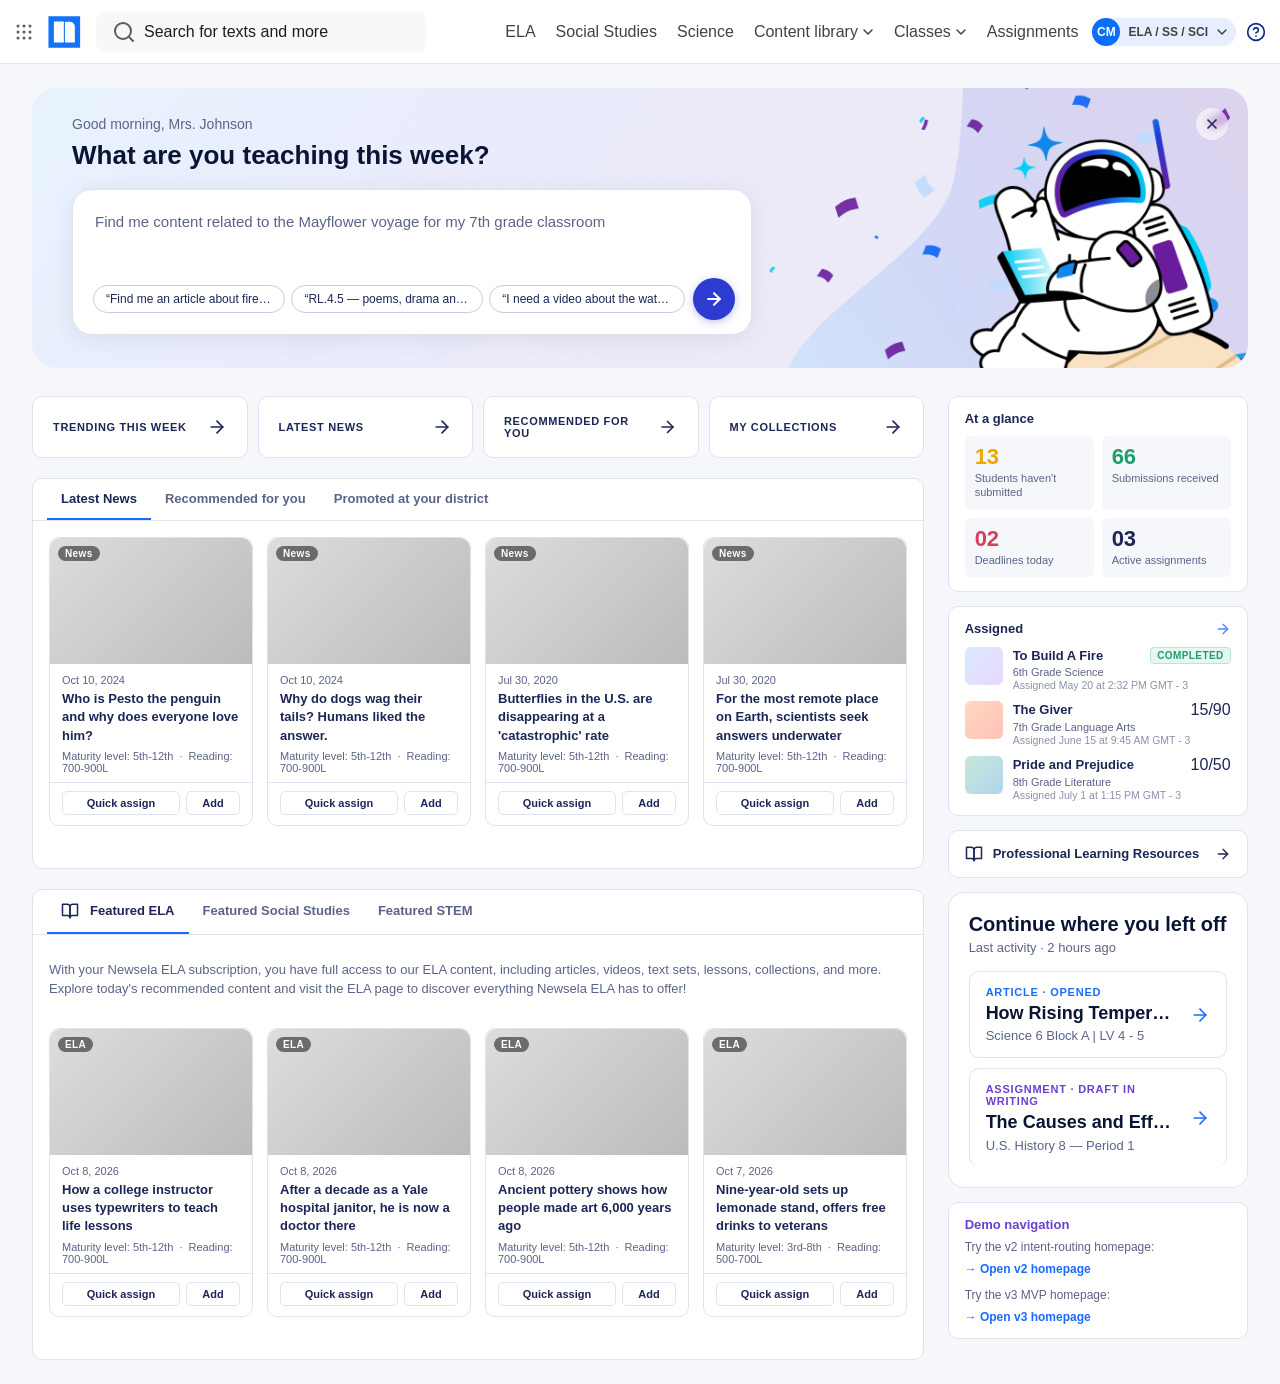
==== commit 6a656194: "Rename card CTAs to "Quick assign" / "Add" with proportional sizing Buttons fill the full row with a" ====
--- a/index.html
+++ b/index.html
@@ -127,7 +127,7 @@
                 <h3 class="card-title">Who is Pesto the penguin and why does everyone love him?</h3>
                 <div class="card-reading">Maturity level: 5th-12th &nbsp;·&nbsp; Reading: 700-900L</div>
               </div>
-              <div class="card-cta"><button class="cta-btn">Add to...</button><button class="cta-btn">Assign</button></div>
+              <div class="card-cta"><button class="cta-btn">Quick assign</button><button class="cta-btn">Add</button></div>
             </div>
             <div class="article-card">
               <div class="thumb">
@@ -140,7 +140,7 @@
                 <h3 class="card-title">Why do dogs wag their tails? Humans liked the answer.</h3>
                 <div class="card-reading">Maturity level: 5th-12th &nbsp;·&nbsp; Reading: 700-900L</div>
               </div>
-              <div class="card-cta"><button class="cta-btn">Add to...</button><button class="cta-btn">Assign</button></div>
+              <div class="card-cta"><button class="cta-btn">Quick assign</button><button class="cta-btn">Add</button></div>
             </div>
             <div class="article-card">
               <div class="thumb">
@@ -153,7 +153,7 @@
                 <h3 class="card-title">Butterflies in the U.S. are disappearing at a 'catastrophic' rate</h3>
                 <div class="card-reading">Maturity level: 5th-12th &nbsp;·&nbsp; Reading: 700-900L</div>
               </div>
-              <div class="card-cta"><button class="cta-btn">Add to...</button><button class="cta-btn">Assign</button></div>
+              <div class="card-cta"><button class="cta-btn">Quick assign</button><button class="cta-btn">Add</button></div>
             </div>
             <div class="article-card">
               <div class="thumb">
@@ -166,7 +166,7 @@
                 <h3 class="card-title">For the most remote place on Earth, scientists seek answers underwater</h3>
                 <div class="card-reading">Maturity level: 5th-12th &nbsp;·&nbsp; Reading: 700-900L</div>
               </div>
-              <div class="card-cta"><button class="cta-btn">Add to...</button><button class="cta-btn">Assign</button></div>
+              <div class="card-cta"><button class="cta-btn">Quick assign</button><button class="cta-btn">Add</button></div>
             </div>
           </div>
         </div>
@@ -184,7 +184,7 @@
                 <h3 class="card-title">The science behind why music gives you chills</h3>
                 <div class="card-reading">Maturity level: 5th-12th &nbsp;·&nbsp; Reading: 800-1000L</div>
               </div>
-              <div class="card-cta"><button class="cta-btn">Add to...</button><button class="cta-btn">Assign</button></div>
+              <div class="card-cta"><button class="cta-btn">Quick assign</button><button class="cta-btn">Add</button></div>
             </div>
             <div class="article-card">
               <div class="thumb">
@@ -197,7 +197,7 @@
                 <h3 class="card-title">How young athletes are redefining the future of sports</h3>
                 <div class="card-reading">Maturity level: 5th-12th &nbsp;·&nbsp; Reading: 700-900L</div>
               </div>
-              <div class="card-cta"><button class="cta-btn">Add to...</button><button class="cta-btn">Assign</button></div>
+              <div class="card-cta"><button class="cta-btn">Quick assign</button><button class="cta-btn">Add</button></div>
             </div>
             <div class="article-card">
               <div class="thumb">
@@ -210,7 +210,7 @@
                 <h3 class="card-title">Why more schools are adding gardens — and what students gain</h3>
                 <div class="card-reading">Maturity level: 3rd-8th &nbsp;·&nbsp; Reading: 600-800L</div>
               </div>
-              <div class="card-cta"><button class="cta-btn">Add to...</button><button class="cta-btn">Assign</button></div>
+              <div class="card-cta"><button class="cta-btn">Quick assign</button><button class="cta-btn">Add</button></div>
             </div>
             <div class="article-card">
               <div class="thumb">
@@ -223,7 +223,7 @@
                 <h3 class="card-title">The robot that learned to paint like a human</h3>
                 <div class="card-reading">Maturity level: 5th-12th &nbsp;·&nbsp; Reading: 800-1000L</div>
               </div>
-              <div class="card-cta"><button class="cta-btn">Add to...</button><button class="cta-btn">Assign</button></div>
+              <div class="card-cta"><button class="cta-btn">Quick assign</button><button class="cta-btn">Add</button></div>
             </div>
           </div>
         </div>
@@ -241,7 +241,7 @@
                 <h3 class="card-title">New state reading standards: what teachers need to know</h3>
                 <div class="card-reading">Maturity level: 5th-12th &nbsp;·&nbsp; Reading: 900-1100L</div>
               </div>
-              <div class="card-cta"><button class="cta-btn">Add to...</button><button class="cta-btn">Assign</button></div>
+              <div class="card-cta"><button class="cta-btn">Quick assign</button><button class="cta-btn">Add</button></div>
             </div>
             <div class="article-card">
               <div class="thumb">
@@ -254,7 +254,7 @@
                 <h3 class="card-title">District spotlight: students build community murals</h3>
                 <div class="card-reading">Maturity level: 3rd-8th &nbsp;·&nbsp; Reading: 500-700L</div>
               </div>
-              <div class="card-cta"><button class="cta-btn">Add to...</button><button class="cta-btn">Assign</button></div>
+              <div class="card-cta"><button class="cta-btn">Quick assign</button><button class="cta-btn">Add</button></div>
             </div>
             <div class="article-card">
               <div class="thumb">
@@ -267,7 +267,7 @@
                 <h3 class="card-title">How after-school programs are closing the homework gap</h3>
                 <div class="card-reading">Maturity level: 5th-12th &nbsp;·&nbsp; Reading: 700-900L</div>
               </div>
-              <div class="card-cta"><button class="cta-btn">Add to...</button><button class="cta-btn">Assign</button></div>
+              <div class="card-cta"><button class="cta-btn">Quick assign</button><button class="cta-btn">Add</button></div>
             </div>
             <div class="article-card">
               <div class="thumb">
@@ -280,7 +280,7 @@
                 <h3 class="card-title">Grant funding opens new STEM labs across the region</h3>
                 <div class="card-reading">Maturity level: 5th-12th &nbsp;·&nbsp; Reading: 800-1000L</div>
               </div>
-              <div class="card-cta"><button class="cta-btn">Add to...</button><button class="cta-btn">Assign</button></div>
+              <div class="card-cta"><button class="cta-btn">Quick assign</button><button class="cta-btn">Add</button></div>
             </div>
           </div>
         </div>
@@ -310,7 +310,7 @@
                 <h3 class="card-title">How a college instructor uses typewriters to teach life lessons</h3>
                 <div class="card-reading">Maturity level: 5th-12th &nbsp;·&nbsp; Reading: 700-900L</div>
               </div>
-              <div class="card-cta"><button class="cta-btn">Add to...</button><button class="cta-btn">Assign</button></div>
+              <div class="card-cta"><button class="cta-btn">Quick assign</button><button class="cta-btn">Add</button></div>
             </div>
             <div class="article-card">
               <div class="thumb">
@@ -323,7 +323,7 @@
                 <h3 class="card-title">After a decade as a Yale hospital janitor, he is now a doctor there</h3>
                 <div class="card-reading">Maturity level: 5th-12th &nbsp;·&nbsp; Reading: 700-900L</div>
               </div>
-              <div class="card-cta"><button class="cta-btn">Add to...</button><button class="cta-btn">Assign</button></div>
+              <div class="card-cta"><button class="cta-btn">Quick assign</button><button class="cta-btn">Add</button></div>
             </div>
             <div class="article-card">
               <div class="thumb">
@@ -336,7 +336,7 @@
                 <h3 class="card-title">Ancient pottery shows how people made art 6,000 years ago</h3>
                 <div class="card-reading">Maturity level: 5th-12th &nbsp;·&nbsp; Reading: 700-900L</div>
               </div>
-              <div class="card-cta"><button class="cta-btn">Add to...</button><button class="cta-btn">Assign</button></div>
+              <div class="card-cta"><button class="cta-btn">Quick assign</button><button class="cta-btn">Add</button></div>
             </div>
             <div class="article-card">
               <div class="thumb">
@@ -349,7 +349,7 @@
                 <h3 class="card-title">Nine-year-old sets up lemonade stand, offers free drinks to veterans</h3>
                 <div class="card-reading">Maturity level: 3rd-8th &nbsp;·&nbsp; Reading: 500-700L</div>
               </div>
-              <div class="card-cta"><button class="cta-btn">Add to...</button><button class="cta-btn">Assign</button></div>
+              <div class="card-cta"><button class="cta-btn">Quick assign</button><button class="cta-btn">Add</button></div>
             </div>
           </div>
         </div>
@@ -368,7 +368,7 @@
                 <h3 class="card-title">The Constitutional Convention: how the United States wrote its rules</h3>
                 <div class="card-reading">Maturity level: 5th-12th &nbsp;·&nbsp; Reading: 900-1100L</div>
               </div>
-              <div class="card-cta"><button class="cta-btn">Add to...</button><button class="cta-btn">Assign</button></div>
+              <div class="card-cta"><button class="cta-btn">Quick assign</button><button class="cta-btn">Add</button></div>
             </div>
             <div class="article-card">
               <div class="thumb">
@@ -381,7 +381,7 @@
                 <h3 class="card-title">Life on the Silk Road: traders, goods, and cultures crossing Asia</h3>
                 <div class="card-reading">Maturity level: 5th-12th &nbsp;·&nbsp; Reading: 800-1000L</div>
               </div>
-              <div class="card-cta"><button class="cta-btn">Add to...</button><button class="cta-btn">Assign</button></div>
+              <div class="card-cta"><button class="cta-btn">Quick assign</button><button class="cta-btn">Add</button></div>
             </div>
             <div class="article-card">
               <div class="thumb">
@@ -394,7 +394,7 @@
                 <h3 class="card-title">How democracy works: voting, representation, and civic life</h3>
                 <div class="card-reading">Maturity level: 5th-12th &nbsp;·&nbsp; Reading: 700-900L</div>
               </div>
-              <div class="card-cta"><button class="cta-btn">Add to...</button><button class="cta-btn">Assign</button></div>
+              <div class="card-cta"><button class="cta-btn">Quick assign</button><button class="cta-btn">Add</button></div>
             </div>
             <div class="article-card">
               <div class="thumb">
@@ -407,7 +407,7 @@
                 <h3 class="card-title">Geography shapes history: how rivers and mountains changed civilizations</h3>
                 <div class="card-reading">Maturity level: 5th-12th &nbsp;·&nbsp; Reading: 800-1000L</div>
               </div>
-              <div class="card-cta"><button class="cta-btn">Add to...</button><button class="cta-btn">Assign</button></div>
+              <div class="card-cta"><button class="cta-btn">Quick assign</button><button class="cta-btn">Add</button></div>
             </div>
           </div>
         </div>
@@ -426,7 +426,7 @@
                 <h3 class="card-title">How CRISPR is changing medicine — and what it means for you</h3>
                 <div class="card-reading">Maturity level: 5th-12th &nbsp;·&nbsp; Reading: 900-1100L</div>
               </div>
-              <div class="card-cta"><button class="cta-btn">Add to...</button><button class="cta-btn">Assign</button></div>
+              <div class="card-cta"><button class="cta-btn">Quick assign</button><button class="cta-btn">Add</button></div>
             </div>
             <div class="article-card">
               <div class="thumb">
@@ -439,7 +439,7 @@
                 <h3 class="card-title">Engineers who design roller coasters use physics every day</h3>
                 <div class="card-reading">Maturity level: 5th-12th &nbsp;·&nbsp; Reading: 800-1000L</div>
               </div>
-              <div class="card-cta"><button class="cta-btn">Add to...</button><button class="cta-btn">Assign</button></div>
+              <div class="card-cta"><button class="cta-btn">Quick assign</button><button class="cta-btn">Add</button></div>
             </div>
             <div class="article-card">
               <div class="thumb">
@@ -452,7 +452,7 @@
                 <h3 class="card-title">Why mathematicians say prime numbers are nature's secret code</h3>
                 <div class="card-reading">Maturity level: 5th-12th &nbsp;·&nbsp; Reading: 800-1000L</div>
               </div>
-              <div class="card-cta"><button class="cta-btn">Add to...</button><button class="cta-btn">Assign</button></div>
+              <div class="card-cta"><button class="cta-btn">Quick assign</button><button class="cta-btn">Add</button></div>
             </div>
             <div class="article-card">
               <div class="thumb">
@@ -465,7 +465,7 @@
                 <h3 class="card-title">How weather satellites track storms from 22,000 miles up</h3>
                 <div class="card-reading">Maturity level: 5th-12th &nbsp;·&nbsp; Reading: 800-1000L</div>
               </div>
-              <div class="card-cta"><button class="cta-btn">Add to...</button><button class="cta-btn">Assign</button></div>
+              <div class="card-cta"><button class="cta-btn">Quick assign</button><button class="cta-btn">Add</button></div>
             </div>
           </div>
         </div>
--- a/assets/styles.css
+++ b/assets/styles.css
@@ -2711,10 +2711,11 @@
   border-top: 1px solid var(--nw-border);
 }
 .article-card .cta-btn {
-  flex: 1; padding: 5px 6px; font-size: 11px; font-weight: 600;
+  flex: 3; padding: 5px 10px; font-size: 11px; font-weight: 600;
   border: 1px solid var(--nw-border); border-radius: 5px;
   background: white; color: var(--nw-text); cursor: pointer; transition: all 0.12s;
 }
+.article-card .cta-btn:last-child { flex: 1; }
 .article-card .cta-btn:hover { background: var(--nw-bg); border-color: var(--nw-blue); color: var(--nw-blue); }
 
 /* Right sidebar */
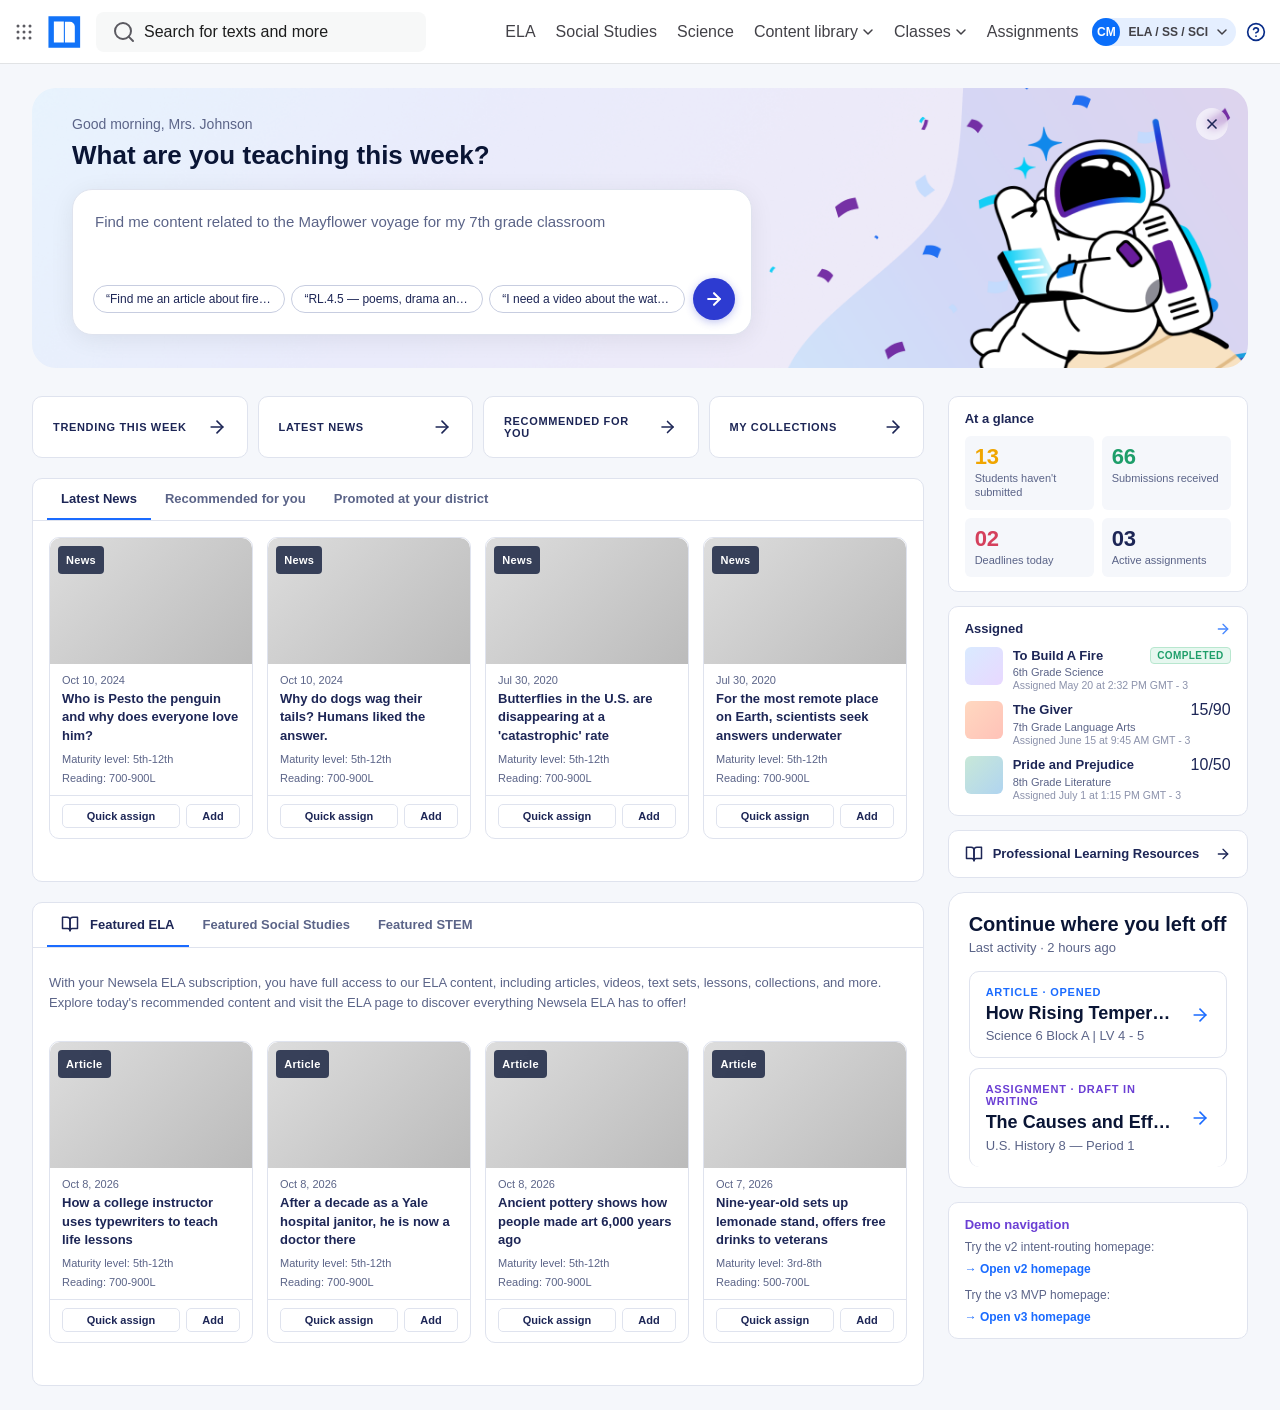
==== commit d0006a34: "Polish content cards: unified type badges, dates, and reading level layout - Unify category-chip, rr" ====
--- a/index.html
+++ b/index.html
@@ -125,7 +125,7 @@
               <div class="card-body">
                 <div class="card-date">Oct 10, 2024</div>
                 <h3 class="card-title">Who is Pesto the penguin and why does everyone love him?</h3>
-                <div class="card-reading">Maturity level: 5th-12th &nbsp;·&nbsp; Reading: 700-900L</div>
+                <div class="card-reading">Maturity level: 5th-12th<br>Reading: 700-900L</div>
               </div>
               <div class="card-cta"><button class="cta-btn">Quick assign</button><button class="cta-btn">Add</button></div>
             </div>
@@ -138,7 +138,7 @@
               <div class="card-body">
                 <div class="card-date">Oct 10, 2024</div>
                 <h3 class="card-title">Why do dogs wag their tails? Humans liked the answer.</h3>
-                <div class="card-reading">Maturity level: 5th-12th &nbsp;·&nbsp; Reading: 700-900L</div>
+                <div class="card-reading">Maturity level: 5th-12th<br>Reading: 700-900L</div>
               </div>
               <div class="card-cta"><button class="cta-btn">Quick assign</button><button class="cta-btn">Add</button></div>
             </div>
@@ -151,7 +151,7 @@
               <div class="card-body">
                 <div class="card-date">Jul 30, 2020</div>
                 <h3 class="card-title">Butterflies in the U.S. are disappearing at a 'catastrophic' rate</h3>
-                <div class="card-reading">Maturity level: 5th-12th &nbsp;·&nbsp; Reading: 700-900L</div>
+                <div class="card-reading">Maturity level: 5th-12th<br>Reading: 700-900L</div>
               </div>
               <div class="card-cta"><button class="cta-btn">Quick assign</button><button class="cta-btn">Add</button></div>
             </div>
@@ -164,7 +164,7 @@
               <div class="card-body">
                 <div class="card-date">Jul 30, 2020</div>
                 <h3 class="card-title">For the most remote place on Earth, scientists seek answers underwater</h3>
-                <div class="card-reading">Maturity level: 5th-12th &nbsp;·&nbsp; Reading: 700-900L</div>
+                <div class="card-reading">Maturity level: 5th-12th<br>Reading: 700-900L</div>
               </div>
               <div class="card-cta"><button class="cta-btn">Quick assign</button><button class="cta-btn">Add</button></div>
             </div>
@@ -176,52 +176,52 @@
             <div class="article-card">
               <div class="thumb">
                 <div class="thumb-img" style="background-image:url('https://images.unsplash.com/photo-1493225457124-a3eb161ffa5f?w=400&h=220&fit=crop&auto=format');"></div>
-                <span class="category-chip">Science</span>
+                <span class="category-chip">Article</span>
                 <button class="bookmark-btn" aria-label="Bookmark"><svg width="14" height="14" viewBox="0 0 24 24" fill="none" stroke="currentColor" stroke-width="2" stroke-linecap="round" stroke-linejoin="round"><path d="M19 21l-7-5-7 5V5a2 2 0 0 1 2-2h10a2 2 0 0 1 2 2z"/></svg></button>
               </div>
               <div class="card-body">
                 <div class="card-date">Apr 22, 2026</div>
                 <h3 class="card-title">The science behind why music gives you chills</h3>
-                <div class="card-reading">Maturity level: 5th-12th &nbsp;·&nbsp; Reading: 800-1000L</div>
+                <div class="card-reading">Maturity level: 5th-12th<br>Reading: 800-1000L</div>
               </div>
               <div class="card-cta"><button class="cta-btn">Quick assign</button><button class="cta-btn">Add</button></div>
             </div>
             <div class="article-card">
               <div class="thumb">
                 <div class="thumb-img" style="background-image:url('https://images.unsplash.com/photo-1461896836934-ffe607ba8211?w=400&h=220&fit=crop&auto=format');"></div>
-                <span class="category-chip">Sports</span>
+                <span class="category-chip">Article</span>
                 <button class="bookmark-btn" aria-label="Bookmark"><svg width="14" height="14" viewBox="0 0 24 24" fill="none" stroke="currentColor" stroke-width="2" stroke-linecap="round" stroke-linejoin="round"><path d="M19 21l-7-5-7 5V5a2 2 0 0 1 2-2h10a2 2 0 0 1 2 2z"/></svg></button>
               </div>
               <div class="card-body">
                 <div class="card-date">Apr 18, 2026</div>
                 <h3 class="card-title">How young athletes are redefining the future of sports</h3>
-                <div class="card-reading">Maturity level: 5th-12th &nbsp;·&nbsp; Reading: 700-900L</div>
+                <div class="card-reading">Maturity level: 5th-12th<br>Reading: 700-900L</div>
               </div>
               <div class="card-cta"><button class="cta-btn">Quick assign</button><button class="cta-btn">Add</button></div>
             </div>
             <div class="article-card">
               <div class="thumb">
                 <div class="thumb-img" style="background-image:url('https://images.unsplash.com/photo-1416879595882-3373a0480b5b?w=400&h=220&fit=crop&auto=format');"></div>
-                <span class="category-chip">Education</span>
+                <span class="category-chip">Article</span>
                 <button class="bookmark-btn" aria-label="Bookmark"><svg width="14" height="14" viewBox="0 0 24 24" fill="none" stroke="currentColor" stroke-width="2" stroke-linecap="round" stroke-linejoin="round"><path d="M19 21l-7-5-7 5V5a2 2 0 0 1 2-2h10a2 2 0 0 1 2 2z"/></svg></button>
               </div>
               <div class="card-body">
                 <div class="card-date">Apr 14, 2026</div>
                 <h3 class="card-title">Why more schools are adding gardens — and what students gain</h3>
-                <div class="card-reading">Maturity level: 3rd-8th &nbsp;·&nbsp; Reading: 600-800L</div>
+                <div class="card-reading">Maturity level: 3rd-8th<br>Reading: 600-800L</div>
               </div>
               <div class="card-cta"><button class="cta-btn">Quick assign</button><button class="cta-btn">Add</button></div>
             </div>
             <div class="article-card">
               <div class="thumb">
                 <div class="thumb-img" style="background-image:url('https://images.unsplash.com/photo-1485827404703-89b55fcc595e?w=400&h=220&fit=crop&auto=format');"></div>
-                <span class="category-chip">Tech</span>
+                <span class="category-chip">Article</span>
                 <button class="bookmark-btn" aria-label="Bookmark"><svg width="14" height="14" viewBox="0 0 24 24" fill="none" stroke="currentColor" stroke-width="2" stroke-linecap="round" stroke-linejoin="round"><path d="M19 21l-7-5-7 5V5a2 2 0 0 1 2-2h10a2 2 0 0 1 2 2z"/></svg></button>
               </div>
               <div class="card-body">
                 <div class="card-date">Apr 10, 2026</div>
                 <h3 class="card-title">The robot that learned to paint like a human</h3>
-                <div class="card-reading">Maturity level: 5th-12th &nbsp;·&nbsp; Reading: 800-1000L</div>
+                <div class="card-reading">Maturity level: 5th-12th<br>Reading: 800-1000L</div>
               </div>
               <div class="card-cta"><button class="cta-btn">Quick assign</button><button class="cta-btn">Add</button></div>
             </div>
@@ -233,52 +233,52 @@
             <div class="article-card">
               <div class="thumb">
                 <div class="thumb-img" style="background-image:url('https://images.unsplash.com/photo-1503676260728-1c00da094a0b?w=400&h=220&fit=crop&auto=format');"></div>
-                <span class="category-chip">Education</span>
+                <span class="category-chip">Article</span>
                 <button class="bookmark-btn" aria-label="Bookmark"><svg width="14" height="14" viewBox="0 0 24 24" fill="none" stroke="currentColor" stroke-width="2" stroke-linecap="round" stroke-linejoin="round"><path d="M19 21l-7-5-7 5V5a2 2 0 0 1 2-2h10a2 2 0 0 1 2 2z"/></svg></button>
               </div>
               <div class="card-body">
                 <div class="card-date">Apr 25, 2026</div>
                 <h3 class="card-title">New state reading standards: what teachers need to know</h3>
-                <div class="card-reading">Maturity level: 5th-12th &nbsp;·&nbsp; Reading: 900-1100L</div>
+                <div class="card-reading">Maturity level: 5th-12th<br>Reading: 900-1100L</div>
               </div>
               <div class="card-cta"><button class="cta-btn">Quick assign</button><button class="cta-btn">Add</button></div>
             </div>
             <div class="article-card">
               <div class="thumb">
                 <div class="thumb-img" style="background-image:url('https://images.unsplash.com/photo-1571624436279-b272aff752b5?w=400&h=220&fit=crop&auto=format');"></div>
-                <span class="category-chip">Community</span>
+                <span class="category-chip">Article</span>
                 <button class="bookmark-btn" aria-label="Bookmark"><svg width="14" height="14" viewBox="0 0 24 24" fill="none" stroke="currentColor" stroke-width="2" stroke-linecap="round" stroke-linejoin="round"><path d="M19 21l-7-5-7 5V5a2 2 0 0 1 2-2h10a2 2 0 0 1 2 2z"/></svg></button>
               </div>
               <div class="card-body">
                 <div class="card-date">Apr 20, 2026</div>
                 <h3 class="card-title">District spotlight: students build community murals</h3>
-                <div class="card-reading">Maturity level: 3rd-8th &nbsp;·&nbsp; Reading: 500-700L</div>
+                <div class="card-reading">Maturity level: 3rd-8th<br>Reading: 500-700L</div>
               </div>
               <div class="card-cta"><button class="cta-btn">Quick assign</button><button class="cta-btn">Add</button></div>
             </div>
             <div class="article-card">
               <div class="thumb">
                 <div class="thumb-img" style="background-image:url('https://images.unsplash.com/photo-1523050854058-8df90110c9f1?w=400&h=220&fit=crop&auto=format');"></div>
-                <span class="category-chip">Education</span>
+                <span class="category-chip">Article</span>
                 <button class="bookmark-btn" aria-label="Bookmark"><svg width="14" height="14" viewBox="0 0 24 24" fill="none" stroke="currentColor" stroke-width="2" stroke-linecap="round" stroke-linejoin="round"><path d="M19 21l-7-5-7 5V5a2 2 0 0 1 2-2h10a2 2 0 0 1 2 2z"/></svg></button>
               </div>
               <div class="card-body">
                 <div class="card-date">Apr 15, 2026</div>
                 <h3 class="card-title">How after-school programs are closing the homework gap</h3>
-                <div class="card-reading">Maturity level: 5th-12th &nbsp;·&nbsp; Reading: 700-900L</div>
+                <div class="card-reading">Maturity level: 5th-12th<br>Reading: 700-900L</div>
               </div>
               <div class="card-cta"><button class="cta-btn">Quick assign</button><button class="cta-btn">Add</button></div>
             </div>
             <div class="article-card">
               <div class="thumb">
                 <div class="thumb-img" style="background-image:url('https://images.unsplash.com/photo-1581092918056-0c4c3acd3789?w=400&h=220&fit=crop&auto=format');"></div>
-                <span class="category-chip">STEM</span>
+                <span class="category-chip">Article</span>
                 <button class="bookmark-btn" aria-label="Bookmark"><svg width="14" height="14" viewBox="0 0 24 24" fill="none" stroke="currentColor" stroke-width="2" stroke-linecap="round" stroke-linejoin="round"><path d="M19 21l-7-5-7 5V5a2 2 0 0 1 2-2h10a2 2 0 0 1 2 2z"/></svg></button>
               </div>
               <div class="card-body">
                 <div class="card-date">Apr 8, 2026</div>
                 <h3 class="card-title">Grant funding opens new STEM labs across the region</h3>
-                <div class="card-reading">Maturity level: 5th-12th &nbsp;·&nbsp; Reading: 800-1000L</div>
+                <div class="card-reading">Maturity level: 5th-12th<br>Reading: 800-1000L</div>
               </div>
               <div class="card-cta"><button class="cta-btn">Quick assign</button><button class="cta-btn">Add</button></div>
             </div>
@@ -302,52 +302,52 @@
             <div class="article-card">
               <div class="thumb">
                 <div class="thumb-img" style="background-image:url('https://images.unsplash.com/photo-1505682634904-d7c8d95cdc50?w=400&h=220&fit=crop&auto=format');"></div>
-                <span class="category-chip">ELA</span>
+                <span class="category-chip">Article</span>
                 <button class="bookmark-btn" aria-label="Bookmark"><svg width="14" height="14" viewBox="0 0 24 24" fill="none" stroke="currentColor" stroke-width="2" stroke-linecap="round" stroke-linejoin="round"><path d="M19 21l-7-5-7 5V5a2 2 0 0 1 2-2h10a2 2 0 0 1 2 2z"/></svg></button>
               </div>
               <div class="card-body">
                 <div class="card-date">Oct 8, 2026</div>
                 <h3 class="card-title">How a college instructor uses typewriters to teach life lessons</h3>
-                <div class="card-reading">Maturity level: 5th-12th &nbsp;·&nbsp; Reading: 700-900L</div>
+                <div class="card-reading">Maturity level: 5th-12th<br>Reading: 700-900L</div>
               </div>
               <div class="card-cta"><button class="cta-btn">Quick assign</button><button class="cta-btn">Add</button></div>
             </div>
             <div class="article-card">
               <div class="thumb">
                 <div class="thumb-img" style="background-image:url('https://images.unsplash.com/photo-1532938911079-1b06ac7ceec7?w=400&h=220&fit=crop&auto=format');"></div>
-                <span class="category-chip">ELA</span>
+                <span class="category-chip">Article</span>
                 <button class="bookmark-btn" aria-label="Bookmark"><svg width="14" height="14" viewBox="0 0 24 24" fill="none" stroke="currentColor" stroke-width="2" stroke-linecap="round" stroke-linejoin="round"><path d="M19 21l-7-5-7 5V5a2 2 0 0 1 2-2h10a2 2 0 0 1 2 2z"/></svg></button>
               </div>
               <div class="card-body">
                 <div class="card-date">Oct 8, 2026</div>
                 <h3 class="card-title">After a decade as a Yale hospital janitor, he is now a doctor there</h3>
-                <div class="card-reading">Maturity level: 5th-12th &nbsp;·&nbsp; Reading: 700-900L</div>
+                <div class="card-reading">Maturity level: 5th-12th<br>Reading: 700-900L</div>
               </div>
               <div class="card-cta"><button class="cta-btn">Quick assign</button><button class="cta-btn">Add</button></div>
             </div>
             <div class="article-card">
               <div class="thumb">
                 <div class="thumb-img" style="background-image:url('https://images.unsplash.com/photo-1775057194819-762ad1503709?w=400&h=220&fit=crop&auto=format');"></div>
-                <span class="category-chip">ELA</span>
+                <span class="category-chip">Article</span>
                 <button class="bookmark-btn" aria-label="Bookmark"><svg width="14" height="14" viewBox="0 0 24 24" fill="none" stroke="currentColor" stroke-width="2" stroke-linecap="round" stroke-linejoin="round"><path d="M19 21l-7-5-7 5V5a2 2 0 0 1 2-2h10a2 2 0 0 1 2 2z"/></svg></button>
               </div>
               <div class="card-body">
                 <div class="card-date">Oct 8, 2026</div>
                 <h3 class="card-title">Ancient pottery shows how people made art 6,000 years ago</h3>
-                <div class="card-reading">Maturity level: 5th-12th &nbsp;·&nbsp; Reading: 700-900L</div>
+                <div class="card-reading">Maturity level: 5th-12th<br>Reading: 700-900L</div>
               </div>
               <div class="card-cta"><button class="cta-btn">Quick assign</button><button class="cta-btn">Add</button></div>
             </div>
             <div class="article-card">
               <div class="thumb">
                 <div class="thumb-img" style="background-image:url('https://images.unsplash.com/photo-1621263764928-df1444c5e859?w=400&h=220&fit=crop&auto=format');"></div>
-                <span class="category-chip">ELA</span>
+                <span class="category-chip">Article</span>
                 <button class="bookmark-btn" aria-label="Bookmark"><svg width="14" height="14" viewBox="0 0 24 24" fill="none" stroke="currentColor" stroke-width="2" stroke-linecap="round" stroke-linejoin="round"><path d="M19 21l-7-5-7 5V5a2 2 0 0 1 2-2h10a2 2 0 0 1 2 2z"/></svg></button>
               </div>
               <div class="card-body">
                 <div class="card-date">Oct 7, 2026</div>
                 <h3 class="card-title">Nine-year-old sets up lemonade stand, offers free drinks to veterans</h3>
-                <div class="card-reading">Maturity level: 3rd-8th &nbsp;·&nbsp; Reading: 500-700L</div>
+                <div class="card-reading">Maturity level: 3rd-8th<br>Reading: 500-700L</div>
               </div>
               <div class="card-cta"><button class="cta-btn">Quick assign</button><button class="cta-btn">Add</button></div>
             </div>
@@ -360,52 +360,52 @@
             <div class="article-card">
               <div class="thumb">
                 <div class="thumb-img" style="background-image:url('https://images.unsplash.com/photo-1447069387593-a5de0862481e?w=400&h=220&fit=crop&auto=format');"></div>
-                <span class="category-chip">History</span>
+                <span class="category-chip">Article</span>
                 <button class="bookmark-btn" aria-label="Bookmark"><svg width="14" height="14" viewBox="0 0 24 24" fill="none" stroke="currentColor" stroke-width="2" stroke-linecap="round" stroke-linejoin="round"><path d="M19 21l-7-5-7 5V5a2 2 0 0 1 2-2h10a2 2 0 0 1 2 2z"/></svg></button>
               </div>
               <div class="card-body">
                 <div class="card-date">Apr 20, 2026</div>
                 <h3 class="card-title">The Constitutional Convention: how the United States wrote its rules</h3>
-                <div class="card-reading">Maturity level: 5th-12th &nbsp;·&nbsp; Reading: 900-1100L</div>
+                <div class="card-reading">Maturity level: 5th-12th<br>Reading: 900-1100L</div>
               </div>
               <div class="card-cta"><button class="cta-btn">Quick assign</button><button class="cta-btn">Add</button></div>
             </div>
             <div class="article-card">
               <div class="thumb">
                 <div class="thumb-img" style="background-image:url('https://images.unsplash.com/photo-1508193638397-1c4234db14d8?w=400&h=220&fit=crop&auto=format');"></div>
-                <span class="category-chip">World History</span>
+                <span class="category-chip">Article</span>
                 <button class="bookmark-btn" aria-label="Bookmark"><svg width="14" height="14" viewBox="0 0 24 24" fill="none" stroke="currentColor" stroke-width="2" stroke-linecap="round" stroke-linejoin="round"><path d="M19 21l-7-5-7 5V5a2 2 0 0 1 2-2h10a2 2 0 0 1 2 2z"/></svg></button>
               </div>
               <div class="card-body">
                 <div class="card-date">Apr 15, 2026</div>
                 <h3 class="card-title">Life on the Silk Road: traders, goods, and cultures crossing Asia</h3>
-                <div class="card-reading">Maturity level: 5th-12th &nbsp;·&nbsp; Reading: 800-1000L</div>
+                <div class="card-reading">Maturity level: 5th-12th<br>Reading: 800-1000L</div>
               </div>
               <div class="card-cta"><button class="cta-btn">Quick assign</button><button class="cta-btn">Add</button></div>
             </div>
             <div class="article-card">
               <div class="thumb">
                 <div class="thumb-img" style="background-image:url('https://images.unsplash.com/photo-1540910419892-4a36d2c3266c?w=400&h=220&fit=crop&auto=format');"></div>
-                <span class="category-chip">Civics</span>
+                <span class="category-chip">Article</span>
                 <button class="bookmark-btn" aria-label="Bookmark"><svg width="14" height="14" viewBox="0 0 24 24" fill="none" stroke="currentColor" stroke-width="2" stroke-linecap="round" stroke-linejoin="round"><path d="M19 21l-7-5-7 5V5a2 2 0 0 1 2-2h10a2 2 0 0 1 2 2z"/></svg></button>
               </div>
               <div class="card-body">
                 <div class="card-date">Apr 10, 2026</div>
                 <h3 class="card-title">How democracy works: voting, representation, and civic life</h3>
-                <div class="card-reading">Maturity level: 5th-12th &nbsp;·&nbsp; Reading: 700-900L</div>
+                <div class="card-reading">Maturity level: 5th-12th<br>Reading: 700-900L</div>
               </div>
               <div class="card-cta"><button class="cta-btn">Quick assign</button><button class="cta-btn">Add</button></div>
             </div>
             <div class="article-card">
               <div class="thumb">
                 <div class="thumb-img" style="background-image:url('https://images.unsplash.com/photo-1500534314209-a25ddb2bd429?w=400&h=220&fit=crop&auto=format');"></div>
-                <span class="category-chip">Geography</span>
+                <span class="category-chip">Article</span>
                 <button class="bookmark-btn" aria-label="Bookmark"><svg width="14" height="14" viewBox="0 0 24 24" fill="none" stroke="currentColor" stroke-width="2" stroke-linecap="round" stroke-linejoin="round"><path d="M19 21l-7-5-7 5V5a2 2 0 0 1 2-2h10a2 2 0 0 1 2 2z"/></svg></button>
               </div>
               <div class="card-body">
                 <div class="card-date">Apr 5, 2026</div>
                 <h3 class="card-title">Geography shapes history: how rivers and mountains changed civilizations</h3>
-                <div class="card-reading">Maturity level: 5th-12th &nbsp;·&nbsp; Reading: 800-1000L</div>
+                <div class="card-reading">Maturity level: 5th-12th<br>Reading: 800-1000L</div>
               </div>
               <div class="card-cta"><button class="cta-btn">Quick assign</button><button class="cta-btn">Add</button></div>
             </div>
@@ -418,52 +418,52 @@
             <div class="article-card">
               <div class="thumb">
                 <div class="thumb-img" style="background-image:url('https://images.unsplash.com/photo-1530026405186-ed1f139313f3?w=400&h=220&fit=crop&auto=format');"></div>
-                <span class="category-chip">Science</span>
+                <span class="category-chip">Article</span>
                 <button class="bookmark-btn" aria-label="Bookmark"><svg width="14" height="14" viewBox="0 0 24 24" fill="none" stroke="currentColor" stroke-width="2" stroke-linecap="round" stroke-linejoin="round"><path d="M19 21l-7-5-7 5V5a2 2 0 0 1 2-2h10a2 2 0 0 1 2 2z"/></svg></button>
               </div>
               <div class="card-body">
                 <div class="card-date">Apr 22, 2026</div>
                 <h3 class="card-title">How CRISPR is changing medicine — and what it means for you</h3>
-                <div class="card-reading">Maturity level: 5th-12th &nbsp;·&nbsp; Reading: 900-1100L</div>
+                <div class="card-reading">Maturity level: 5th-12th<br>Reading: 900-1100L</div>
               </div>
               <div class="card-cta"><button class="cta-btn">Quick assign</button><button class="cta-btn">Add</button></div>
             </div>
             <div class="article-card">
               <div class="thumb">
                 <div class="thumb-img" style="background-image:url('https://images.unsplash.com/photo-1575783970733-1aaedde1db74?w=400&h=220&fit=crop&auto=format');"></div>
-                <span class="category-chip">Engineering</span>
+                <span class="category-chip">Article</span>
                 <button class="bookmark-btn" aria-label="Bookmark"><svg width="14" height="14" viewBox="0 0 24 24" fill="none" stroke="currentColor" stroke-width="2" stroke-linecap="round" stroke-linejoin="round"><path d="M19 21l-7-5-7 5V5a2 2 0 0 1 2-2h10a2 2 0 0 1 2 2z"/></svg></button>
               </div>
               <div class="card-body">
                 <div class="card-date">Apr 17, 2026</div>
                 <h3 class="card-title">Engineers who design roller coasters use physics every day</h3>
-                <div class="card-reading">Maturity level: 5th-12th &nbsp;·&nbsp; Reading: 800-1000L</div>
+                <div class="card-reading">Maturity level: 5th-12th<br>Reading: 800-1000L</div>
               </div>
               <div class="card-cta"><button class="cta-btn">Quick assign</button><button class="cta-btn">Add</button></div>
             </div>
             <div class="article-card">
               <div class="thumb">
                 <div class="thumb-img" style="background-image:url('https://images.unsplash.com/photo-1509228468518-180dd4864904?w=400&h=220&fit=crop&auto=format');"></div>
-                <span class="category-chip">Math</span>
+                <span class="category-chip">Article</span>
                 <button class="bookmark-btn" aria-label="Bookmark"><svg width="14" height="14" viewBox="0 0 24 24" fill="none" stroke="currentColor" stroke-width="2" stroke-linecap="round" stroke-linejoin="round"><path d="M19 21l-7-5-7 5V5a2 2 0 0 1 2-2h10a2 2 0 0 1 2 2z"/></svg></button>
               </div>
               <div class="card-body">
                 <div class="card-date">Apr 12, 2026</div>
                 <h3 class="card-title">Why mathematicians say prime numbers are nature's secret code</h3>
-                <div class="card-reading">Maturity level: 5th-12th &nbsp;·&nbsp; Reading: 800-1000L</div>
+                <div class="card-reading">Maturity level: 5th-12th<br>Reading: 800-1000L</div>
               </div>
               <div class="card-cta"><button class="cta-btn">Quick assign</button><button class="cta-btn">Add</button></div>
             </div>
             <div class="article-card">
               <div class="thumb">
                 <div class="thumb-img" style="background-image:url('https://images.unsplash.com/photo-1446776858070-70c3d5ed6758?w=400&h=220&fit=crop&auto=format');"></div>
-                <span class="category-chip">Tech</span>
+                <span class="category-chip">Article</span>
                 <button class="bookmark-btn" aria-label="Bookmark"><svg width="14" height="14" viewBox="0 0 24 24" fill="none" stroke="currentColor" stroke-width="2" stroke-linecap="round" stroke-linejoin="round"><path d="M19 21l-7-5-7 5V5a2 2 0 0 1 2-2h10a2 2 0 0 1 2 2z"/></svg></button>
               </div>
               <div class="card-body">
                 <div class="card-date">Apr 7, 2026</div>
                 <h3 class="card-title">How weather satellites track storms from 22,000 miles up</h3>
-                <div class="card-reading">Maturity level: 5th-12th &nbsp;·&nbsp; Reading: 800-1000L</div>
+                <div class="card-reading">Maturity level: 5th-12th<br>Reading: 800-1000L</div>
               </div>
               <div class="card-cta"><button class="cta-btn">Quick assign</button><button class="cta-btn">Add</button></div>
             </div>
--- a/assets/styles.css
+++ b/assets/styles.css
@@ -2133,14 +2133,12 @@
 }
 .preview-type-chip {
   position: absolute;
-  top: 12px; left: 12px;
-  background: rgba(10, 21, 53, 0.82);
-  color: white;
-  padding: 3px 10px;
-  border-radius: 999px;
-  font-size: 10px; font-weight: 700;
-  letter-spacing: 0.08em;
-  backdrop-filter: blur(6px);
+  top: 8px; left: 8px;
+  display: inline-flex; height: 28px; padding: 4px 8px;
+  align-items: center; gap: 4px;
+  border-radius: 4px; background: rgba(10, 21, 53, 0.78);
+  color: white; font-size: 11px; font-weight: 600; letter-spacing: 0.03em;
+  text-transform: capitalize; backdrop-filter: blur(4px);
 }
 .preview-play {
   width: 56px; height: 56px;
@@ -2686,9 +2684,11 @@
 .article-card .thumb-img { aspect-ratio: 16 / 10; background: linear-gradient(135deg, #ddd, #bbb); background-size: cover; }
 .article-card .category-chip {
   position: absolute; top: 8px; left: 8px;
-  background: rgba(0,0,0,0.5); color: white;
-  font-size: 10px; font-weight: 700; letter-spacing: 0.04em;
-  padding: 2px 7px; border-radius: 999px;
+  display: inline-flex; height: 28px; padding: 4px 8px;
+  align-items: center; gap: 4px;
+  border-radius: 4px; background: rgba(10, 21, 53, 0.78);
+  color: white; font-size: 11px; font-weight: 600; letter-spacing: 0.03em;
+  text-transform: capitalize; backdrop-filter: blur(4px);
 }
 .article-card .bookmark-btn {
   position: absolute; top: 6px; right: 6px;
@@ -2705,7 +2705,7 @@
   margin: 0 0 5px;
   display: -webkit-box; -webkit-line-clamp: 3; -webkit-box-orient: vertical; overflow: hidden;
 }
-.article-card .card-reading { font-size: 11px; color: var(--nw-text-muted); }
+.article-card .card-reading { font-size: 11px; color: var(--nw-text-muted); line-height: 1.7; }
 .article-card .card-cta {
   display: flex; gap: 6px; padding: 8px 12px 10px;
   border-top: 1px solid var(--nw-border);
@@ -2870,12 +2870,11 @@
 /* Type badge — absolute, bottom-left of thumb */
 .rr-type-badge {
   position: absolute;
-  bottom: 8px; left: 8px;
-  font-size: 11px;
-  font-weight: 600;
-  letter-spacing: 0.03em;
-  padding: 3px 8px;
+  top: 8px; left: 8px;
+  display: inline-flex; height: 28px; padding: 4px 8px;
+  align-items: center; gap: 4px;
   border-radius: 4px;
+  font-size: 11px; font-weight: 600; letter-spacing: 0.03em;
   text-transform: capitalize;
 }
 .rr-type-article, .rr-type-video {
